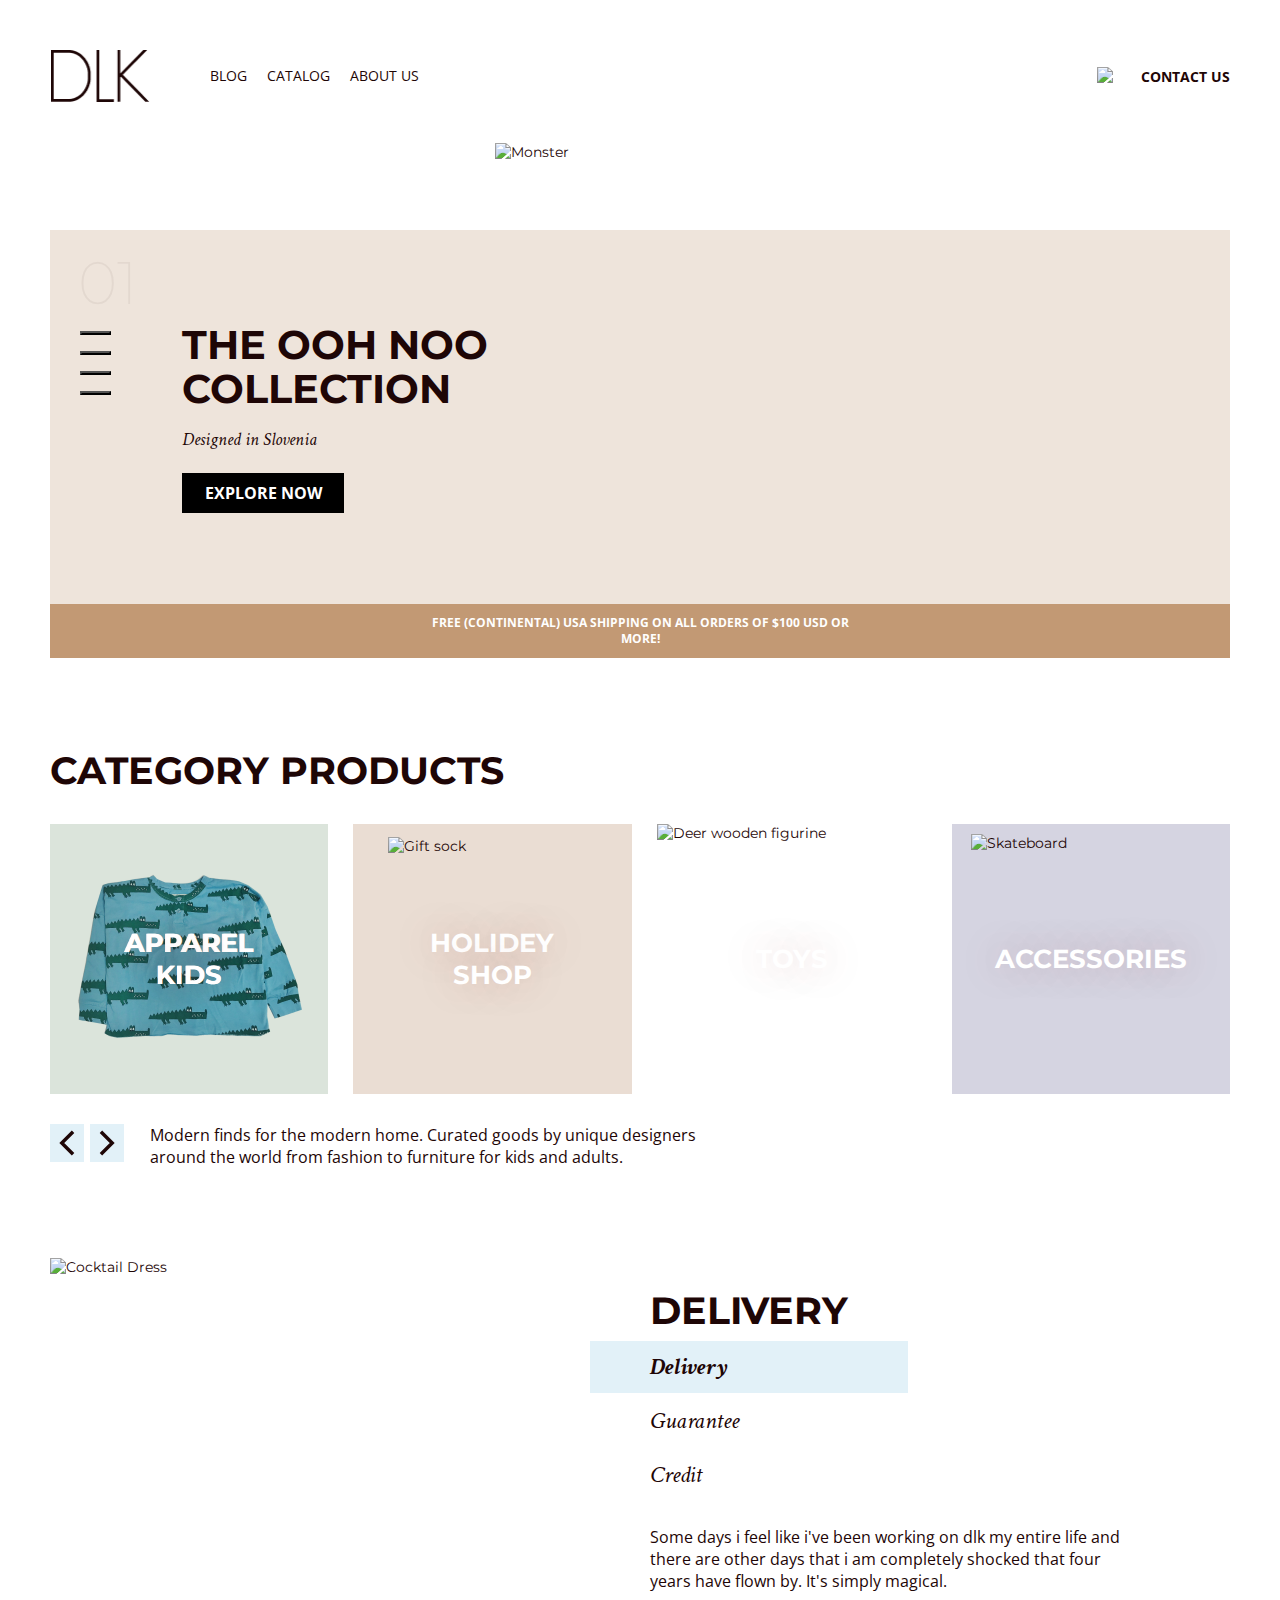
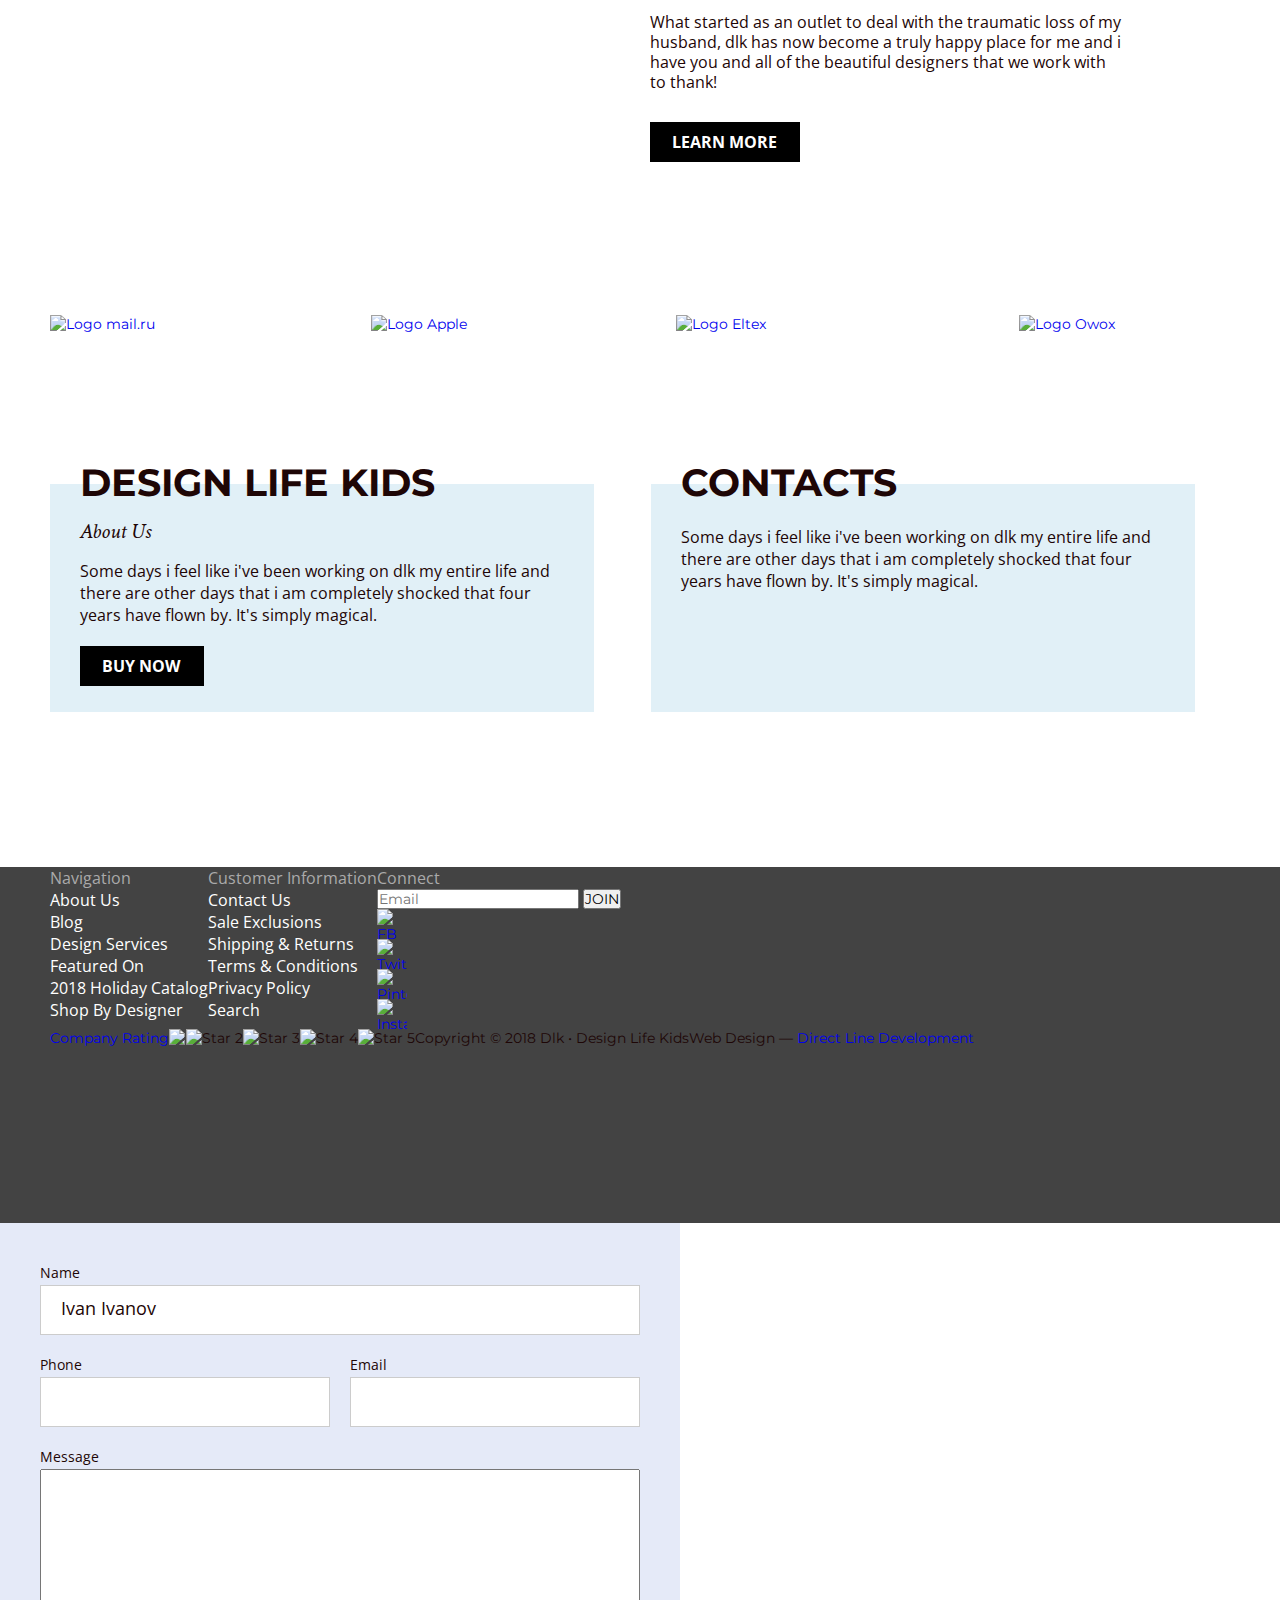
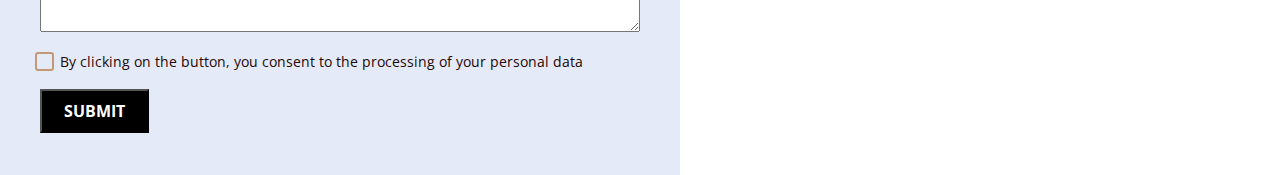
==== index.html @ a2aff927 "home" ====
<!DOCTYPE html>
<html lang="en">
<head>
    <meta charset="UTF-8">
    <meta http-equiv="X-UA-Compatible" content="IE=edge">
    <meta name="viewport" content="width=device-width, initial-scale=1.0">
    <link rel="stylesheet" href="css/common.css">
    <link rel="stylesheet" href="css/normalize.css">
    <link rel="stylesheet" href="css/style.css">
    <link rel="preconnect" href="https://fonts.googleapis.com"><link rel="preconnect" href="https://fonts.gstatic.com" crossorigin><link href="https://fonts.googleapis.com/css2?family=Crimson+Text:wght@400;700&display=swap" rel="stylesheet">
    <link rel="preconnect" href="https://fonts.googleapis.com"><link rel="preconnect" href="https://fonts.gstatic.com" crossorigin><link href="https://fonts.googleapis.com/css2?family=Open+Sans:wght@400;700&display=swap" rel="stylesheet">
    <link rel="preconnect" href="https://fonts.googleapis.com"><link rel="preconnect" href="https://fonts.gstatic.com" crossorigin><link href="https://fonts.googleapis.com/css2?family=Montserrat:wght@400;700&display=swap" rel="stylesheet">
    <title>Main</title>
    <!-- <style>
        /*Rating*/
        .rating{
            margin: 0 0 1em 0;
            padding: 0;
            border: none;
        }
        .rating_caption{
            margin-bottom: 0.5em;
            padding: 0;
        }
        .rating_group{
            position: relative;
            width: 10em;
            height: 2em;
            background-image: url();
        }
        .rating_star{
            position: absolute;
            top: 0;
            left: 0;            
            height: 2em;
            -webkit-appearance: none;
            -moz-appearance: none;
            appearance: none;
        }
        /*Options*/
        .rating_star:nth-of-type(1){
            z-index: 5;
            width: 2em;
        }
        .rating_star:nth-of-type(2){
            z-index: 4;
            width: 4em;
        }
        .rating_star:nth-of-type(3){
            z-index: 3;
            width: 6em;
        }
        .rating_star:nth-of-type(4){
            z-index: 2;
            width: 8em;
        }
        .rating_star:nth-of-type(5){
            z-index: 1;
            width: 10em;
        }      
    </style> -->
</head>
<body>
    <header class="header container">
        <a href="/index.html"><img class="header__logo" src="./img/icon/logo.png" alt="Logo" width="100" height="52"></a> 
        <nav class="header__nav left">
            <ul class="header__list">
                <li>
                    <a href="/pages/blog.html" class="header__list-link">BLOG</a>
                </li>
                <li>
                    <a href="/pages/catalog.html" class="header__list-link">CATALOG</a>
                </li>
                <li>
                    <a href="/about-us.html" class="header__list-link">ABOUT US</a>
                </li>
            </ul> 
        </nav>    
            <ul class="header__list header__nav">
                <li>
                    <a href="#"><img class="search" src="./img/icon/search.svg" alt="Search" width="17" height="18"></a>
                </li>
                <li>
                    <a href="/pages/contact.html" class="header__list-contact">CONTACT US</a>
                </li>
            </ul> 
    </header>
    <main>
        <section class="banner container">
        <div class="banner__in">
            <div class="btn__column">
                <p class="p__one">01</p>
                <ul class="btn__block">
                    <li class="line__position">
                        <button type="button" class="btn__line"></button>
                    </li>
                    <li class="line__position">
                        <button type="button" class="btn__line"></button>
                    </li>
                    <li class="line__position">
                        <button type="button" class="btn__line"></button>
                    </li>
                    <li class="line__position">
                        <button type="button" class="btn__line"></button>
                    </li>
                </ul>                  
            </div>
        <div class="banner__inner">
            <h1 class="title">THE OOH NOO COLLECTION</h1>
            <p class="notion">Designed in Slovenia</p>
            <button type="button" class="btn_window">EXPLORE NOW</button>
            <img class="img_banner" src="./img/monster.png" alt="Monster" width="635" height="461">
        </div>
    </div>
        <div class="utp">
            <p>Free (continental) USA shipping on all orders of $100 USD or more!</p>
        </div>
        </section>
        <section class="container">
            <h2 class="header__two">Category Products</h2>
            <ul class="category__list">
                <li class="product__place product__one">
                    <a href="#" class="link__text">APPAREL KIDS</a><img src="./img/image (3).png" alt="Сhildrens sweater" width="244" height="177">
                </li>
                <li class="product__place product__two">
                    <a href="#" class="link__text">HOLIDEY SHOP</a><img src="./img/sock.png" alt="Gift sock" width="208" height="244">
                </li>
                <li class="product__place product__three">
                    <a href="/pages/toys.html" class="link__text">TOYS</a><img src="./img/deer.jpg" alt="Deer wooden figurine" width="270" height="270">
                </li>
                <li class="product__place product__four">
                    <a href="#" class="link__text">ACCESSORIES</a><img src="./img/skateboard.png" alt="Skateboard" width="240" height="250">
                </li>
            </ul> 
        <div class="selector">
            <button type="button" class="btn__selector"></button>
            <button type="button" class="btn__selectortwo"></button>
            <p class="selector_text">Modern finds for the modern home. Curated goods by unique designers around the world from fashion to furniture for kids and adults.</p>   
        </div>      
        </section>
        <section class="delivery container">
            <img src="./img/dress.jpg" alt="Cocktail Dress" width="480" height="559">
        <div class="delivery__list">
            <h2 class="header__two">Delivery</h2>
            <ul class="delivery__menu">
                <li>
                    <a class="menu__one" href="#">Delivery</a>
                </li>
                <li>
                    <a class="menu__two" href="#">Guarantee</a>
                </li>
                <li>
                    <a class="menu__two" href="#">Credit</a>
                </li>
            </ul>
            <p class="text__font text_one">Some days i feel like i've been working on dlk my entire life and there are other days that i am completely shocked that four years have flown by. It's simply magical.</p>
            <p class="text__two">What started as an outlet to deal  with the traumatic loss of my husband, dlk has now become a truly happy place for me and i have you and all of the beautiful designers that we work with to thank!</p>
            <a href="#" class="link__info place__link">LEARN MORE</a>
        </div> 
        </section>
    </main>
    <div class="container ">
        <ul class="partner_logo">
            <li>
                <a href="https://mail.ru/"><img src="./img/mail.png" alt="Logo mail.ru" width="194" height="60"></a>
            </li>
            <li>
                <a href="https://www.apple.com/"><img src="./img/apple.png" alt="Logo Apple" width="179" height="61"></a>
            </li>
            <li>
                <a href="https://eltex-co.com/"><img src="./img/eltex.png" alt="Logo Eltex" width="216" height="46"></a>
            </li>
            <li>
                <a href="https://www.owox.com/"><img src="./img/owox.png" alt="Logo Owox" width="211" height="40"></a>
            </li>
        </ul>
    </div>
    <section class="common container">
    <div class="block__design">
        <h2 class="header__two header__position">Design Life Kids</h2>
        <p class="about__us">About Us</p>
        <p class="text__font ab__position">Some days i feel like i've been working on dlk my entire life and there are other days that i am completely shocked that four years have flown by. It's simply magical.  </p>
        <a href="/pages/catalog.html" class="link__buy link__sizing">BUY NOW</a>
    </div>
    <div class="block__design">
        <h2 class="header__two header__position">Contacts</h2>
        <p class="text__font contact__position">Some days i feel like i've been working on dlk my entire life and there are other days that i am completely shocked that four years have flown by. It's simply magical.</p>
        <iframe src="https://www.google.com/maps/embed?pb=!1m18!1m12!1m3!1d2372.6849235898358!2d49.28748761565532!3d53.50982357015485!2m3!1f0!2f0!3f0!3m2!1i1024!2i768!4f13.1!3m3!1m2!1s0x4168797f9a8510e9%3A0x5af0ee3dab85a41c!2sProspekt%20Stepana%20Razina%2C%2044%2C%20Tolyatti%2C%20Samarskaya%20oblast&#39;%2C%20445027!5e0!3m2!1sen!2sru!4v1668965937280!5m2!1sen!2sru" width="483" height="200" style="border:0;" allowfullscreen="" loading="lazy" referrerpolicy="no-referrer-when-downgrade"></iframe>
    </div>
    </section>
    <footer class="footer__style">
    <div class="container footer__block">
            <nav class="menu__list">
                <div>
                    <ul>
                        <li><p class="menu__header">Navigation</p></li>
                        <li><a href="/about-us.html" class="nav_link">About Us</a></li>
                        <li><a href="/pages/blog.html" class="nav_link">Blog</a></li>
                        <li><a href="#" class="nav_link">Design Services</a></li>
                        <li><a href="#" class="nav_link">Featured On</a></li>
                        <li><a href="#" class="nav_link">2018 Holiday Catalog</a></li>
                        <li><a href="#" class="nav_link">Shop By Designer</a></li>
                    </ul>
                </div>
                <div>
                    <ul>
                        <li><p class="menu__header">Customer Information</p></li>              
                        <li><a href="/pages/contact.html" class="nav_link">Contact Us</a></li>
                        <li><a href="#" class="nav_link">Sale Exclusions</a></li>
                        <li><a href="#" class="nav_link">Shipping & Returns</a></li>
                        <li><a href="#" class="nav_link">Terms & Conditions</a></li>
                        <li><a href="#" class="nav_link">Privacy Policy</a></li>
                        <li><a href="#" class="nav_link">Search</a></li>
                    </ul>
                </div>
                <div>
                    <ul>
                        <li><p class="menu__header">Connect</p></li>            
                    </ul>   
                    <input type="text" name="text" placeholder="Email">  
                    <button type="submit">JOIN</button>   
                    <ul class="connect_block">
                        <li><a href="https://www.facebook.com/"><img src="./img/icon/facebook.svg" alt="FB" width="30" height="30"></a></li>
                        <li><a href="https://twimg.com/"><img src="./img/icon/twitter.svg" alt="Twitter" width="30" height="30"></a></li>
                        <li><a href="https://pinterest.com/"><img src="./img/icon/pinterest.svg" alt="Pinterest" width="30" height="30"></a></li>
                        <li><a href="http://instagram.com/"><img src="./img/icon/instagram.svg" alt="Instagram" width="30" height="30"></a></li>
                    </ul>
                </div>
            </nav> 
        <div >
            <ul class="rating__block">
                <li><a href="#">Company Rating</a></li>
                <li><img src="./img/icon/Star.svg" alt="Star 1" width="17" height="16"></li>
                <li><img src="" alt="Star 2"></li>
                <li><img src="" alt="Star 3"></li>
                <li><img src="" alt="Star 4"></li>
                <li><img src="" alt="Star 5"></li>
                <!--<fieldset class="rating">
                <legend class="rating_caption">Company Rating</legend>
            <div class="rating_group">
                <input class="rating_star" type="radio" name="rating" value="1" aria-label="1" checked> 
                <input class="rating_star" type="radio" name="rating" value="2" aria-label="2">
                <input class="rating_star" type="radio" name="rating" value="3" aria-label="3">
                <input class="rating_star" type="radio" name="rating" value="4" aria-label="4">
                <input class="rating_star" type="radio" name="rating" value="5" aria-label="5">
            </div>
            </fieldset> запуталась в стилях, пока так разметила-->
                <li>Copyright © 2018 Dlk • Design Life Kids</li>
                <li>Web Design — <a href="https://directlinedev.com/">Direct Line Development</a></li>
            </ul>
        </div>
    </div>
    </footer>
</body>
</html>
<form method="post" action="#" class="contact__form">
    <div class="container label__wrapper">
        <label class="contact__label" for="Name">Name</label>
        <input class="contact__input" type="text" placeholder="Ivan Ivanov">       
    </div>
    <div class="container input__element">
        <div class="label__wrapper">
            <label class="contact__label" for="Phone">Phone</label>
            <input class="contact__input-two" type="text">       
        </div>
        <div class="container label__wrapper">
            <label class="contact__label" for="Email">Email</label>
            <input class="contact__input-two" type="text">       
        </div>
    </div>
    <div class="container">
        <ul>
            <li class="label__wrapper">
                <label class="contact__label" for="Message">Message</label>
                <textarea name="Message" id="" cols="30" rows="10"></textarea>
            </li>
            <li class="checkbox_position">
                <input class="checkbox_input" id="checkbox" type="checkbox">
                <label class="checkbox__label" for="checkbox">By clicking on the button, you consent to the processing of your personal data</label>
            </li>
        </ul>
        <button class="btn__submit" type="submit">SUBMIT</button>    
    </div> 
</form>
---- css/common.css ----
* {
    margin: 0;
    padding: 0;
    box-sizing: border-box; /*сжимается внутренний контент под общий размер*/
}

body {
    font-family: 'Montserrat';
    font-style: normal; /*жирный, наклонный или др*/
    font-size: 14px;
    line-height: 19px; /*межстрочный интервал*/
    color: #1E0606;
}

a {
    /*list-style: none; /*убирает маркер списка точку?*/
    text-decoration: none; /*убирает подчеркивание*/
}

img {
    display: block; /* блочные элементы, можем задать высоту и ширину*/
    max-width: 100%;
}

.container { /*проставить во всех секциях, дивах, отодвигает от края*/
    max-width: 1180px;
    margin: 0 auto;
}

li {
    list-style-type: none; /*прописать во всех списках li, убирает точку в списках*/
}

/* стилизация header */

.header {
    display: flex; /*задает блок*/
    margin-top: 50px; /*отступ сверху*/
    /* margin-bottom: 128px; */
    align-items: center;
}

.header__nav {
    display: flex;
}

.header__logo {
    margin-right: 60px; /*отступ от лого вправо до меню*/
}

.header__list {
    display: flex;
}

.header__list-link {
    font-family: 'Open Sans';
    font-style: normal;
    font-weight: 400;
    font-size: 14px;
    line-height: 19px;
    text-transform: uppercase;
    color: #1E0606;
    margin-right: 20px;
}

.left {
    margin-right: auto; /*толкает второй список во флексе к правому полю*/
}

.search {
    margin-right: 27px;
}

.header__list-contact {
    font-family: 'Open Sans';
    font-style: normal;
    font-weight: 700;
    font-size: 14px;
    line-height: 19px;
    display: flex;
    align-items: center;
    text-transform: uppercase;
    color: #1E0606;
}

.link__info {
    padding: 9px 22px 9px 22px;
    font-family: 'Open Sans';
    font-style: normal;
    font-weight: 700;
    font-size: 16px;
    line-height: 22px;
    color: #fff;
    width: 150px;
    height: 40px;
    left: 140px;
    top: 2230px;
    background: #000000;
}

.place__link {
    margin-top: 32px;
}

.btn {
    font-family: 'Open Sans';
    font-style: normal;
    font-weight: 700;
    font-size: 16px;
    line-height: 22px;
    color: #FFFFFF;
    border: none;
    padding: 9px 22px;
    background: #000;
}

/* footer */

.footer__style {
    background: #434343;
    margin-top: 263px;
}

.footer__block {
    height: 356px;
    max-width: 1180px;
}

.menu__list {
    display: flex;
    position: relative;
    margin-top: 100px;
}

.menu__header {
    font-family: 'Open Sans';
    font-style: normal;
    font-weight: 400;
    font-size: 16px;
    line-height: 22px;
    color: #AAAAAA;
}

.nav_link {
    font-family: 'Open Sans';
    font-style: normal;
    font-weight: 400;
    font-size: 16px;
    line-height: 22px;
    color: #FFFFFF;
}

/* .connect_block {
    display: flex;
    flex-direction: column;
}  */

.rating__block {
    display: flex;
}
---- css/style.css ----
.banner {
    margin-top: 128px;
    margin-bottom: 90px;
    position: relative;
    background: #EEE4DB;
}

.banner__in {
    display: flex;
}

.banner__inner {
    /* padding-top: 66px;
    padding-right: 740px;
    padding-bottom: 60px; */
    display: flex;
    flex-direction: column;
   

}

.title {
    margin-top: 93px;
    font-family: 'Montserrat';
    font-style: normal;
    font-weight: 700;
    font-size: 40px;
    line-height: 110%;
    color: #1E0606;
    width: 308px;
}

.notion {
    margin-top: -11px;
    font-family: 'Crimson Text';
    font-style: italic;
    font-weight: 400;
    font-size: 18px;
    line-height: 26px;
    color: #1E0606;
}

.btn_window {
    font-family: 'Open Sans';
    font-style: normal;
    font-weight: 700;
    font-size: 16px;
    line-height: 22px;
    color: #FFFFFF;
    border: none;
    padding: 9px 22px;
    background: #000;
    max-width: 162px;
    height: 40px;
    margin-top: 20px;
    margin-bottom: 91px;
}

.img_banner {
    position: absolute;
    left: 445px;
    top: -87px;
}

.utp {
    padding: 11px 364px;
    background: #C29974;
    font-family: 'Open Sans';
    font-style: normal;
    font-weight: 700;
    font-size: 12px;
    line-height: 16px;
    text-align: center;
    text-transform: uppercase;
    color: #FFFFFF;
}

.btn__column{
    display: flex;
    flex-direction: column;
}

.p__one {
    padding-top: 16px;
    padding-left: 28px;
    padding-right: 44px;
    font-family: 'Montserrat';
    font-style: normal;
    font-weight: 200;
    font-size: 60px;
    line-height: 73px;
    color: rgba(30, 6, 6, 0.05);
}

.btn__block {
    display: flex;
    position: relative;
    flex-direction: column;
    left: 30px;
    grid-gap: 1px;
    /* padding-top: 2px;
    padding-left: 32px;
    padding-right: 72px; */
}

.btn__line {
    width: 31px;
    height: 3px;
    background: rgba(30, 6, 6, 0.6);
    
}

.header__two {
    font-family: 'Montserrat';
    font-style: normal;
    font-weight: 700;
    font-size: 38px;
    line-height: 46px;
    text-transform: uppercase;
    color: #1E0606;
}

.category__list {
    display: flex;
    gap: 25px;
    padding-top: 30px;
    padding-bottom: 30px;
}

.product__place {
    position: relative;
    display: flex;
    justify-content: center;
    align-items: center;
}

.product__one {
    width: 280px;
    height: 270px;
    background-color: #DBE4DB;
}

.product__two {
    width: 280px;
    height: 270px;
    background-color: #EADDD3;
}

.product__three {
    width: 270px;
    height: 270px;
}

.product__four {
    width: 280px;
    height: 270px;
    background-color: #D5D4E1;
}

.link__text {
    position: absolute;
    font-family: 'Montserrat';
    font-style: normal;
    font-weight: 700;
    font-size: 26px;
    line-height: 32px;
    text-align: center;
    text-transform: uppercase;
    color: #FFFFFF;
    text-shadow: 0px 0px 40px rgba(147, 3, 3, 0.25);
    width: 192px;
}

.selector {
    display: flex;
    gap: 6px;    
}

.btn__selector {
    background: rgba(112, 187, 220, 0.2);
    background-repeat: no-repeat;
    border: none;
    background-image: url("../img/icon/left.svg");
    background-position: center;
    width: 60px;
    height: 38px;
}

.btn__selectortwo {
    background: rgba(112, 187, 220, 0.2);
    background-repeat: no-repeat;
    border: none;
    background-image: url("../img/icon/right.svg");
    background-position: center;
    width: 60px;
    height: 38px;
}


.selector_text {
    padding-left: 20px;
    padding-right: 500px;
    font-family: 'Open Sans';
    font-style: normal;
    font-weight: 400;
    font-size: 16px;
    line-height: 22px;
    color: #1E0606;
}

.delivery {
    display: flex;
    position: relative;
    top: 90px;
}

.delivery__list {
    display: flex;
    flex-direction: column;
    margin-left: 120px;
    margin-top: 30px;
}

.delivery__menu {
    display: flex;
    position: relative;
    top: 16px;
    flex-direction: column;
    grid-gap: 20px;
}

.menu__one {
    font-family: 'Crimson Text';
    font-style: italic;
    font-weight: 700;
    font-size: 23px;
    line-height: 34px;
    color: #1E0606;
    padding: 11px 180px 11px 60px;
    background: rgba(112, 187, 220, 0.2);
    margin-left: -60px;
}

.menu__two {
    font-family: 'Crimson Text';
    font-style: italic;
    font-weight: 400;
    font-size: 24px;
    line-height: 34px;
    color: #1E0606;
}

.place__link {
    margin-top: 30px;
}

.text__font {
    font-family: 'Open Sans';
    font-style: normal;
    font-weight: 400;
    font-size: 16px;
    line-height: 22px;
    color: #1E0606;

}

.text_one {
    margin-top: 50px;
    width: 470px;    
}

.text__two {
    font-family: 'Open Sans';
    font-style: normal;
    font-weight: 400;
    font-size: 16px;
    line-height: 20px;
    color: #1E0606;
    margin-top: 20px;
    width: 500px;
}

.partner_logo {
    display: flex;
    justify-content: space-between;
    margin-top: 188px;
}

.common {
    display: flex;
    position: relative;
    gap: 57px;
    top: 84px;
}

.block__design {
    display: flex;
    flex-direction: column;
    position: relative;
    padding-left: 30px;
    top: 24px;
    width: 544px;
    height: 228px;
    background: #E1F0F7;
}

.header__position {
    margin-top: -24px;
}

.about__us {
    font-family: 'Crimson Text';
    font-style: italic;
    font-weight: 400;
    font-size: 22px;
    line-height: 36px;
    color: #1E0606;
    margin-top: 8px;
}

.ab__position {
    margin-top: 10px;
    width: 483px;
}

.contact__position {
    margin-top: 20px;
    width: 483px;
}

.link__buy {
    width: 124px;
    height: 40px;
    font-family: 'Open Sans';
    font-style: normal;
    font-weight: 700;
    font-size: 16px;
    line-height: 22px;
    color: #FFFFFF;
    background: #000000;
    padding: 9px 22px;
}

.link__sizing {
    margin-top: 20px;
}

.iframe {
    margin-top: 30px;
}

/* form */

.contact__form {
    max-width: 680px;
    background: #E5EAF8;
    padding: 20px 40px 42px 40px;
}

.input__element {
    display: flex;
    gap: 20px;
}

.label__wrapper {
    display: flex;
    flex-direction: column;
    margin-top: 20px;
}

.contact__label {
    margin-bottom: 3px;
    font-family: 'Open Sans';
    font-style: normal;
    font-weight: 400;
    font-size: 14px;
    line-height: 19px;
    color: #1E0606;
}

.contact__input {
    /* max-width: 600px; */
    width: 100%;
    height: 50px;
    background: #FFFFFF;
    border: 1px solid rgba(0, 0, 0, 0.2);
}

.contact__input::placeholder {
    font-family: 'Open Sans';
    font-style: normal;
    font-weight: 400;
    font-size: 18px;
    line-height: 25px;
    color: #1E0606;
    padding: 20px;
}

.contact__input-two {
    width: 290px;
    height: 50px;
    background: #FFFFFF;
    border: 1px solid rgba(0, 0, 0, 0.2);
}

.checkbox_position {
    margin-top: 20px;
}

.checkbox_input {
    position: absolute;
    opacity: 0;
    margin: 0;
}

.checkbox__label {
    font-family: 'Open Sans';
    font-style: normal;
    font-weight: 400;
    font-size: 14px;
    line-height: 19px;
    color: #1E0606;
    margin-left: 20px;
}

.checkbox__label::before {
    content: "";
    cursor: pointer;
    width: 19px;
    height: 19px;
    position: absolute;
    background-image: url("../img/icon/input.svg");
    background-position: center;
    background-repeat: no-repeat;
    margin-left: -25px;
}

.checkbox_input:checked +.checkbox__label::before {
    content: "";
    cursor: pointer;
    width: 19px;
    height: 19px;
    position: absolute;
    background-image: url("../img/icon/checked.svg");
    background-position: center;
    background-repeat: no-repeat;
    margin-left: -25px;
}

.btn__submit {
    font-family: 'Open Sans';
    font-style: normal;
    font-weight: 700;
    font-size: 16px;
    line-height: 22px;
    color: #FFFFFF;
    padding: 9px 22px;
    margin-top: 17px;
    background: #000000;
}
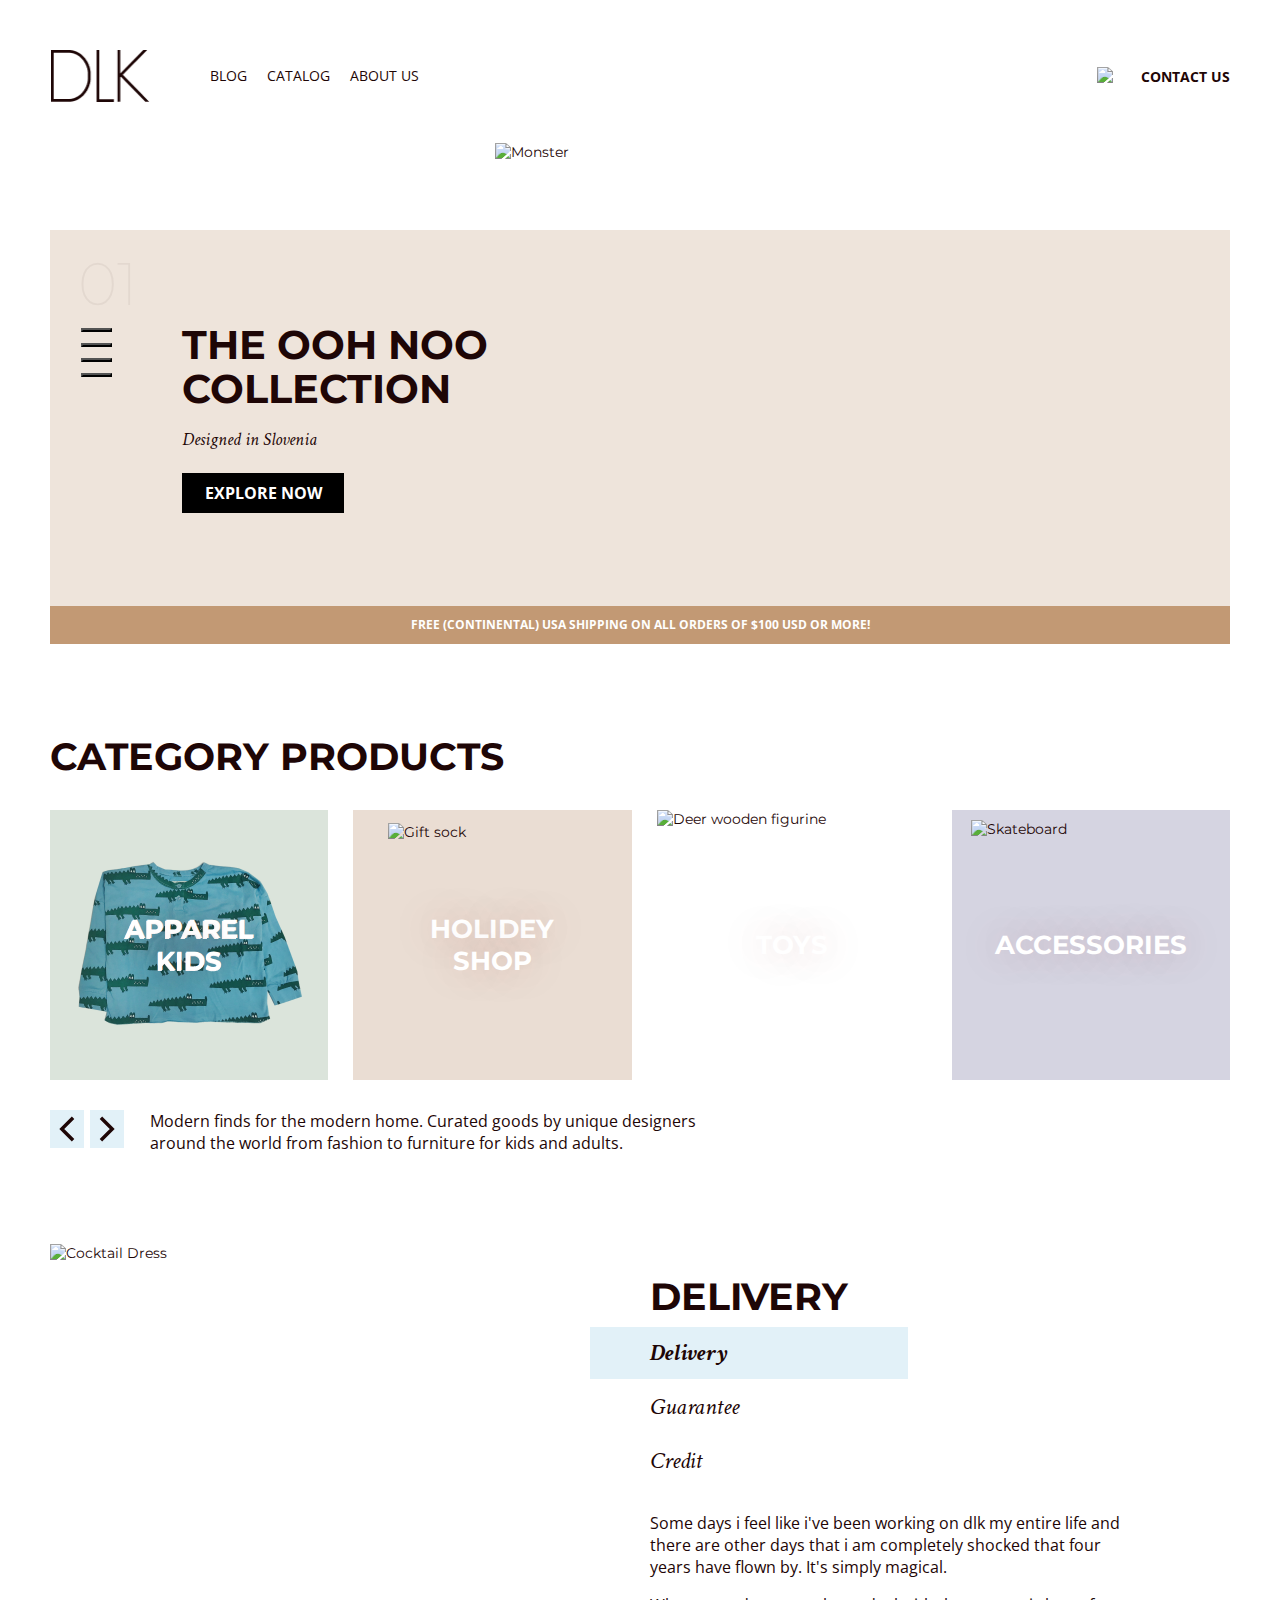
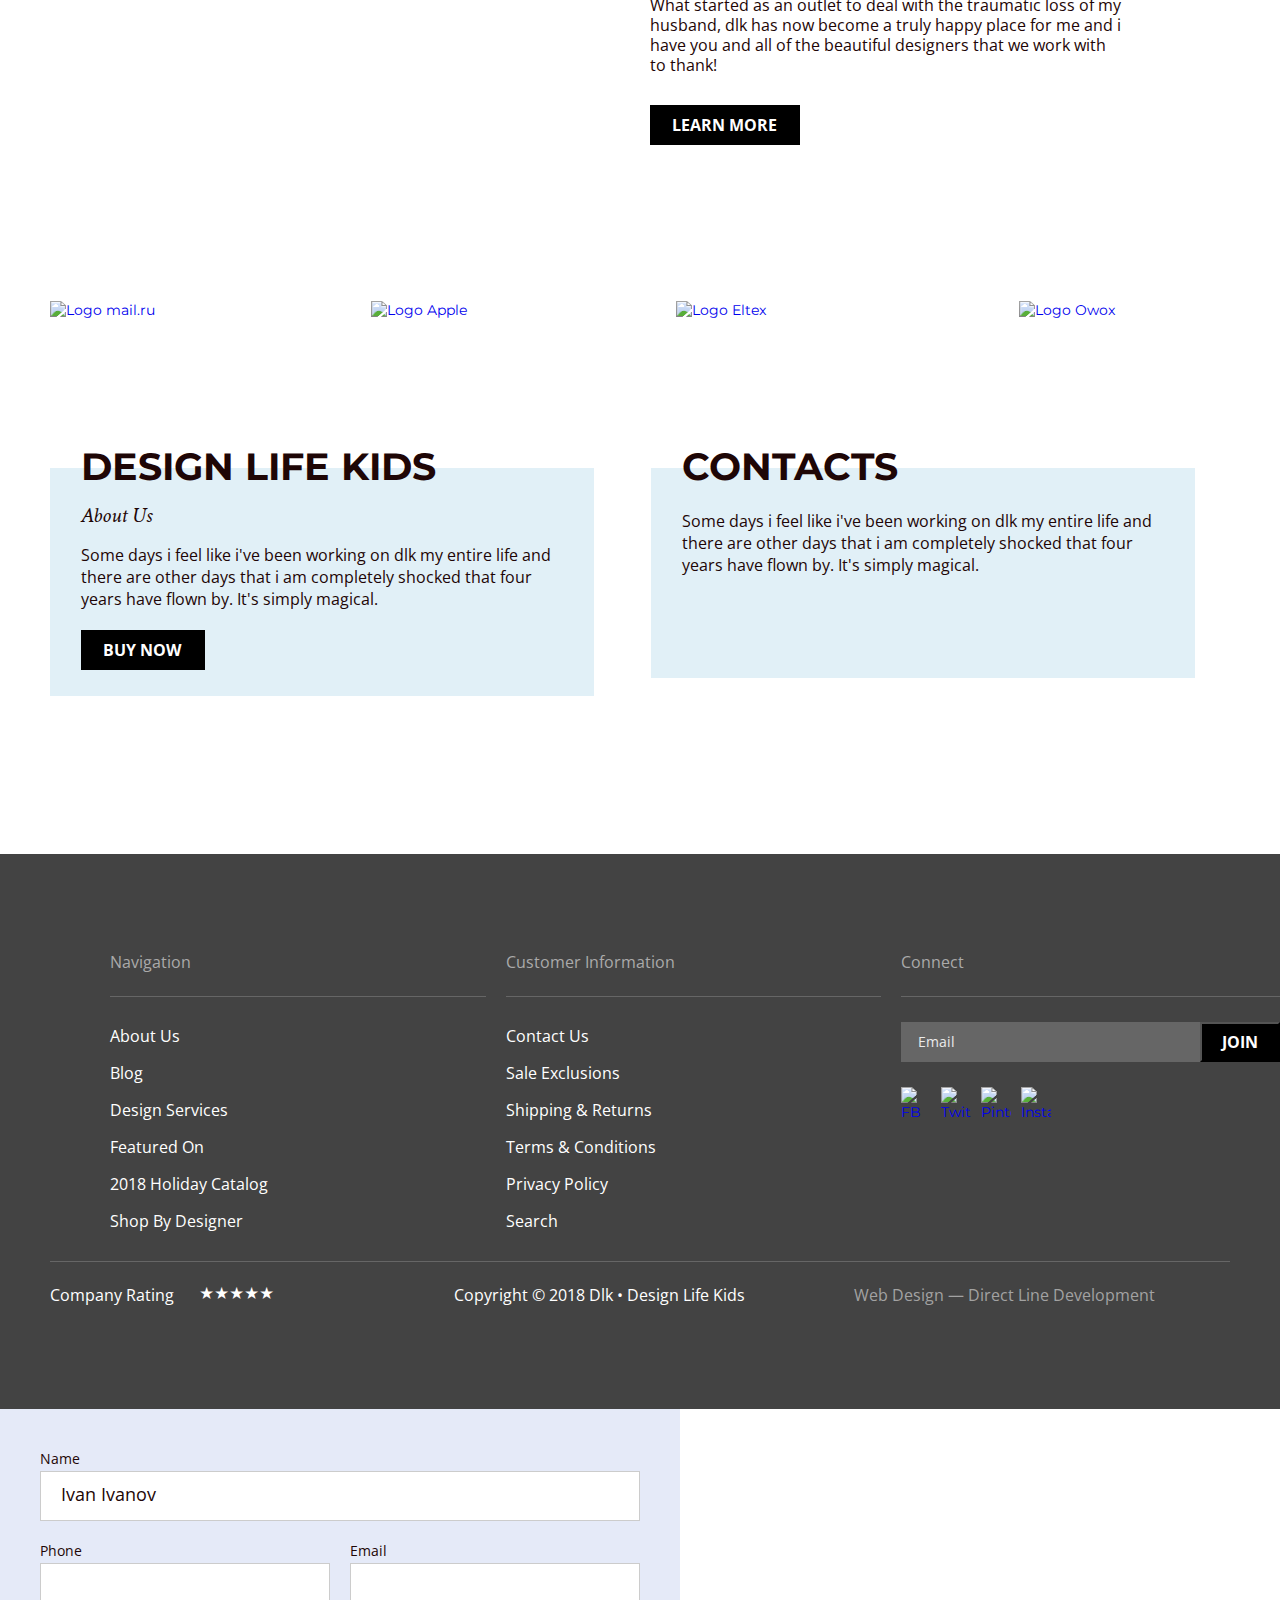
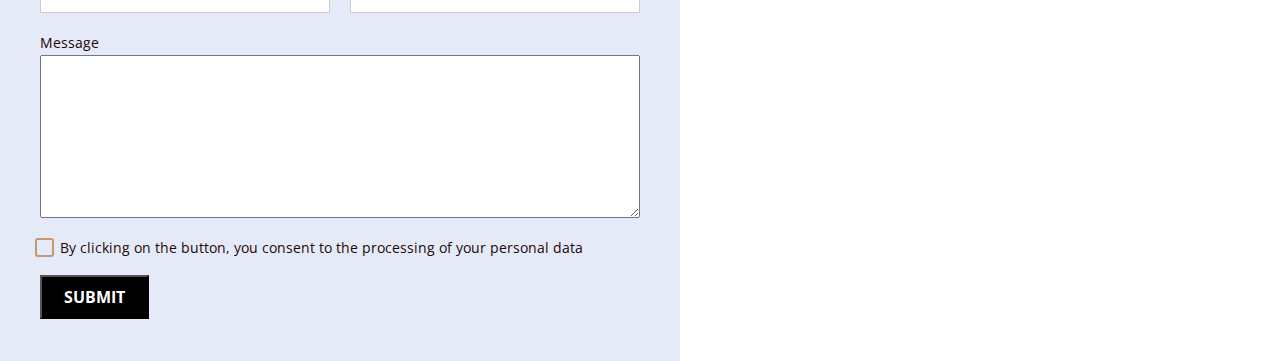
==== commit b25fc165: "футер" ====
--- a/index.html
+++ b/index.html
@@ -10,55 +10,9 @@
     <link rel="preconnect" href="https://fonts.googleapis.com"><link rel="preconnect" href="https://fonts.gstatic.com" crossorigin><link href="https://fonts.googleapis.com/css2?family=Crimson+Text:wght@400;700&display=swap" rel="stylesheet">
     <link rel="preconnect" href="https://fonts.googleapis.com"><link rel="preconnect" href="https://fonts.gstatic.com" crossorigin><link href="https://fonts.googleapis.com/css2?family=Open+Sans:wght@400;700&display=swap" rel="stylesheet">
     <link rel="preconnect" href="https://fonts.googleapis.com"><link rel="preconnect" href="https://fonts.gstatic.com" crossorigin><link href="https://fonts.googleapis.com/css2?family=Montserrat:wght@400;700&display=swap" rel="stylesheet">
+    <link rel="preconnect" href="https://fonts.googleapis.com"><link rel="preconnect" href="https://fonts.gstatic.com" crossorigin><link href="https://fonts.googleapis.com/css2?family=Montserrat:wght@700&family=Open+Sans:ital,wght@0,400;0,600;0,700;1,400;1,600;1,700&display=swap" rel="stylesheet">
+    <link rel="preconnect" href="https://fonts.googleapis.com"><link rel="preconnect" href="https://fonts.gstatic.com" crossorigin><link href="https://fonts.googleapis.com/css2?family=Montserrat:wght@700&family=Open+Sans:ital,wght@0,400;0,600;0,700;1,400;1,600;1,700&display=swap" rel="stylesheet">
     <title>Main</title>
-    <!-- <style>
-        /*Rating*/
-        .rating{
-            margin: 0 0 1em 0;
-            padding: 0;
-            border: none;
-        }
-        .rating_caption{
-            margin-bottom: 0.5em;
-            padding: 0;
-        }
-        .rating_group{
-            position: relative;
-            width: 10em;
-            height: 2em;
-            background-image: url();
-        }
-        .rating_star{
-            position: absolute;
-            top: 0;
-            left: 0;            
-            height: 2em;
-            -webkit-appearance: none;
-            -moz-appearance: none;
-            appearance: none;
-        }
-        /*Options*/
-        .rating_star:nth-of-type(1){
-            z-index: 5;
-            width: 2em;
-        }
-        .rating_star:nth-of-type(2){
-            z-index: 4;
-            width: 4em;
-        }
-        .rating_star:nth-of-type(3){
-            z-index: 3;
-            width: 6em;
-        }
-        .rating_star:nth-of-type(4){
-            z-index: 2;
-            width: 8em;
-        }
-        .rating_star:nth-of-type(5){
-            z-index: 1;
-            width: 10em;
-        }      
-    </style> -->
 </head>
 <body>
     <header class="header container">
@@ -182,7 +136,7 @@
         <p class="text__font ab__position">Some days i feel like i've been working on dlk my entire life and there are other days that i am completely shocked that four years have flown by. It's simply magical.  </p>
         <a href="/pages/catalog.html" class="link__buy link__sizing">BUY NOW</a>
     </div>
-    <div class="block__design">
+    <div class="block__design-two">
         <h2 class="header__two header__position">Contacts</h2>
         <p class="text__font contact__position">Some days i feel like i've been working on dlk my entire life and there are other days that i am completely shocked that four years have flown by. It's simply magical.</p>
         <iframe src="https://www.google.com/maps/embed?pb=!1m18!1m12!1m3!1d2372.6849235898358!2d49.28748761565532!3d53.50982357015485!2m3!1f0!2f0!3f0!3m2!1i1024!2i768!4f13.1!3m3!1m2!1s0x4168797f9a8510e9%3A0x5af0ee3dab85a41c!2sProspekt%20Stepana%20Razina%2C%2044%2C%20Tolyatti%2C%20Samarskaya%20oblast&#39;%2C%20445027!5e0!3m2!1sen!2sru!4v1668965937280!5m2!1sen!2sru" width="483" height="200" style="border:0;" allowfullscreen="" loading="lazy" referrerpolicy="no-referrer-when-downgrade"></iframe>
@@ -191,34 +145,50 @@
     <footer class="footer__style">
     <div class="container footer__block">
             <nav class="menu__list">
+                <div class="navigation_list">
+                    <ul>
+                        <li><p class="menu__header position__nav">Navigation</p></li>
+                        <li class="menu__nav"><a href="/about-us.html" class="nav_link">About Us</a></li>
+                        <li class="menu__nav"><a href="/pages/blog.html" class="nav_link">Blog</a></li>
+                        <li class="menu__nav"><a href="#" class="nav_link">Design Services</a></li>
+                        <li class="menu__nav"><a href="#" class="nav_link">Featured On</a></li>
+                        <li class="menu__nav"><a href="#" class="nav_link">2018 Holiday Catalog</a></li>
+                        <li class="menu__nav"><a href="#" class="nav_link">Shop By Designer</a></li>
+                    </ul>
+                </div>
+                <div class="position__info">
+                    <ul>
+                        <li>
+                            <p class="menu__header position__customer">Customer Information</p>
+                        </li>              
+                        <li class="menu__nav">
+                            <a href="/pages/contact.html" class="nav_link">Contact Us</a>
+                        </li>
+                        <li class="menu__nav">
+                            <a href="#" class="nav_link">Sale Exclusions</a>
+                        </li>
+                        <li class="menu__nav">
+                            <a href="#" class="nav_link">Shipping & Returns</a>
+                        </li>
+                        <li class="menu__nav">
+                            <a href="#" class="nav_link">Terms & Conditions</a>
+                        </li>
+                        <li class="menu__nav">
+                            <a href="#" class="nav_link">Privacy Policy</a>
+                        </li>
+                        <li class="menu__nav">
+                            <a href="#" class="nav_link">Search</a>
+                        </li>
+                    </ul>
+                </div>
                 <div>
                     <ul>
-                        <li><p class="menu__header">Navigation</p></li>
-                        <li><a href="/about-us.html" class="nav_link">About Us</a></li>
-                        <li><a href="/pages/blog.html" class="nav_link">Blog</a></li>
-                        <li><a href="#" class="nav_link">Design Services</a></li>
-                        <li><a href="#" class="nav_link">Featured On</a></li>
-                        <li><a href="#" class="nav_link">2018 Holiday Catalog</a></li>
-                        <li><a href="#" class="nav_link">Shop By Designer</a></li>
-                    </ul>
-                </div>
-                <div>
-                    <ul>
-                        <li><p class="menu__header">Customer Information</p></li>              
-                        <li><a href="/pages/contact.html" class="nav_link">Contact Us</a></li>
-                        <li><a href="#" class="nav_link">Sale Exclusions</a></li>
-                        <li><a href="#" class="nav_link">Shipping & Returns</a></li>
-                        <li><a href="#" class="nav_link">Terms & Conditions</a></li>
-                        <li><a href="#" class="nav_link">Privacy Policy</a></li>
-                        <li><a href="#" class="nav_link">Search</a></li>
-                    </ul>
-                </div>
-                <div>
-                    <ul>
-                        <li><p class="menu__header">Connect</p></li>            
-                    </ul>   
-                    <input type="text" name="text" placeholder="Email">  
-                    <button type="submit">JOIN</button>   
+                        <li><p class="menu__header position__connect">Connect</p></li>            
+                    </ul> 
+                    <div class="mail__block">  
+                        <input class="mail__input" type="text" name="text" placeholder="Email">  
+                        <button class="input__btn" type="submit">JOIN</button>  
+                    </div> 
                     <ul class="connect_block">
                         <li><a href="https://www.facebook.com/"><img src="./img/icon/facebook.svg" alt="FB" width="30" height="30"></a></li>
                         <li><a href="https://twimg.com/"><img src="./img/icon/twitter.svg" alt="Twitter" width="30" height="30"></a></li>
@@ -227,26 +197,27 @@
                     </ul>
                 </div>
             </nav> 
-        <div >
-            <ul class="rating__block">
-                <li><a href="#">Company Rating</a></li>
-                <li><img src="./img/icon/Star.svg" alt="Star 1" width="17" height="16"></li>
-                <li><img src="" alt="Star 2"></li>
-                <li><img src="" alt="Star 3"></li>
-                <li><img src="" alt="Star 4"></li>
-                <li><img src="" alt="Star 5"></li>
-                <!--<fieldset class="rating">
-                <legend class="rating_caption">Company Rating</legend>
-            <div class="rating_group">
-                <input class="rating_star" type="radio" name="rating" value="1" aria-label="1" checked> 
-                <input class="rating_star" type="radio" name="rating" value="2" aria-label="2">
-                <input class="rating_star" type="radio" name="rating" value="3" aria-label="3">
-                <input class="rating_star" type="radio" name="rating" value="4" aria-label="4">
-                <input class="rating_star" type="radio" name="rating" value="5" aria-label="5">
+        <div class="container finish">
+            <div class="form__item">
+                <div class="form__label">Company Rating</div>
+                <div class="simple__rating">
+                    <div class="simple-rating__items">
+                        <input id="simple-rating-5" type="radio" class="simple-rating__item" name="simple-rating" value="5">
+                        <label for="simple-rating-5" class="simple-rating__label"></label>
+                        <input id="simple-rating-4" type="radio" class="simple-rating__item" name="simple-rating" value="4">
+                        <label for="simple-rating-4" class="simple-rating__label"></label>
+                        <input id="simple-rating-3" type="radio" class="simple-rating__item" name="simple-rating" value="3">
+                        <label for="simple-rating-3" class="simple-rating__label"></label>
+                        <input id="simple-rating-2" type="radio" class="simple-rating__item" name="simple-rating" value="2">
+                        <label for="simple-rating-2" class="simple-rating__label"></label>
+                        <input id="simple-rating-1" type="radio" class="simple-rating__item" name="simple-rating" value="1">
+                        <label for="simple-rating-1" class="simple-rating__label"></label>
+                    </div>
+                </div>
             </div>
-            </fieldset> запуталась в стилях, пока так разметила-->
-                <li>Copyright © 2018 Dlk • Design Life Kids</li>
-                <li>Web Design — <a href="https://directlinedev.com/">Direct Line Development</a></li>
+            <ul class="li__list">
+                <li class="text_copyr">Copyright © 2018 Dlk • Design Life Kids</li>
+                <li class="text__web-d text_margin">Web Design — <a href="https://directlinedev.com/" class="text__web-d">Direct Line Development</a></li>
             </ul>
         </div>
     </div>
--- a/css/common.css
+++ b/css/common.css
@@ -118,18 +118,23 @@
 
 .footer__style {
     background: #434343;
-    margin-top: 263px;
 }
 
 .footer__block {
-    height: 356px;
-    max-width: 1180px;
+    height: 555px;
+    max-width: 1400px;
+    padding-top: 97px;
 }
 
 .menu__list {
     display: flex;
+    gap: 20px;
     position: relative;
-    margin-top: 100px;
+    margin-left: 110px;
+}
+
+.navigation_list {
+    width: 380px;
 }
 
 .menu__header {
@@ -139,6 +144,31 @@
     font-size: 16px;
     line-height: 22px;
     color: #AAAAAA;
+    border-bottom: 380px solid #666666;
+    border-width: 1px;
+    padding-bottom: 23px;
+}
+
+.position__nav {
+    padding-right: 230px;
+    margin-bottom: 28px;
+}
+
+.position__info {
+    width: 380px;
+
+}
+
+.position__customer {
+    margin-bottom: 28px;
+}
+
+.position__connect {
+    margin-bottom: 25px;
+}
+
+.menu__nav {
+    margin-bottom: 15px;
 }
 
 .nav_link {
@@ -148,13 +178,274 @@
     font-size: 16px;
     line-height: 22px;
     color: #FFFFFF;
-}
-
-/* .connect_block {
+    margin-top: 20px;
+}
+
+.mail__block {
+    display: flex;
+    flex-direction: row;
+}
+
+.connect_block {
+    display: flex;
+    flex-direction: row;
+    gap: 10px;
+    margin-top: 25px;
+} 
+
+.mail__input {
+    width: 299px;
+    height: 40px;
+    border: none;
+    background: #666666;
+}
+
+.mail__input::placeholder {
+    font-family: 'Open Sans';
+    font-style: normal;
+    font-weight: 400;
+    font-size: 14px;
+    line-height: 22px;
+    display: flex;
+    align-items: center;
+    color: #EBEBEB;
+    padding: 9px 324px 9px 17px;
+}
+
+.input__btn {
+    font-family: 'Open Sans';
+    font-style: normal;
+    font-weight: 700;
+    font-size: 16px;
+    line-height: 22px;
+    color: #FFFFFF;
+    background: #000000;
+    padding: 7px 20px;
+}
+
+/* .bottom__nav {
+    border-bottom: 1px solid #666666;
+} */
+
+.finish {
+    display: flex;
+    gap: 60px;
+    margin-top: 14px;
+    border-top: 1px solid #666666;
+    padding-top: 22px;
+}
+
+.form__item {
+    display: flex;
+    gap: 25px;
+}
+
+.form__label {
+    font-family: 'Open Sans';
+    font-style: normal;
+    font-weight: 400;
+    font-size: 16px;
+    line-height: 22px;
+    color: #FFFFFF;
+}
+
+/* company rating */
+
+.simple__rating {
+    position: relative;
+    font-size: 17px;
+    display: inline-block;
+}
+
+.simple__rating::before {
+    content: "★★★★★";
+    display: block;
+}
+
+.simple-rating__items {
+    position: absolute;
+    width: 100%;
+    height: 100%;
+    top: 0;
+    left: 0;
+    display: flex;
+    flex-direction: row-reverse;
+    overflow: hidden;
+}
+
+.simple-rating__item {
+    position: absolute;
+    width: 0;
+    height: 0;
+    visibility: hidden;
+    top: 0;
+    left: 0;
+}
+
+.simple-rating__label {
+    flex: 0 0 20%;
+    height: 100%;
+    cursor: pointer;
+    color: #fff;
+}
+
+.simple-rating__label::before {
+    content: "★";
+    display: block;
+    transition: color #836E5B;
+}
+
+.simple-rating__label:hover,
+.simple-rating__label:hover ~ .simple-rating__label,
+.simple-rating__label:checked ~ .simple-rating__label:hover {
+    color: #836E5B;
+}
+
+.simple-rating__item:checked,
+.simple-rating__item:checked ~ .simple-rating__label {
+    color: #C29974;
+}
+
+/* end COMPANY RATING */
+
+.li__list {
+    display: flex;
+    /* gap: 109px; */
+    margin-left: 95px;
+}
+
+.text_copyr {
+    font-family: 'Open Sans';
+    font-style: normal;
+    font-weight: 400;
+    font-size: 16px;
+    line-height: 22px;
+    color: #FFFFFF;
+    margin-left: 25px;
+}
+
+.text__web-d {
+    font-family: 'Open Sans';
+    font-style: normal;
+    font-weight: 400;
+    font-size: 16px;
+    line-height: 22px;
+    color: #A2A2A2;
+}
+
+.text_margin {
+    margin-left: 109px;
+}
+
+/* form */
+
+.contact__form {
+    max-width: 680px;
+    background: #E5EAF8;
+    padding: 20px 40px 42px 40px;
+}
+
+.input__element {
+    display: flex;
+    gap: 20px;
+}
+
+.label__wrapper {
     display: flex;
     flex-direction: column;
-}  */
-
-.rating__block {
-    display: flex;
-}+    margin-top: 20px;
+}
+
+.contact__label {
+    margin-bottom: 3px;
+    font-family: 'Open Sans';
+    font-style: normal;
+    font-weight: 400;
+    font-size: 14px;
+    line-height: 19px;
+    color: #1E0606;
+}
+
+.contact__input {
+    /* max-width: 600px; */
+    width: 100%;
+    height: 50px;
+    background: #FFFFFF;
+    border: 1px solid rgba(0, 0, 0, 0.2);
+}
+
+.contact__input::placeholder {
+    font-family: 'Open Sans';
+    font-style: normal;
+    font-weight: 400;
+    font-size: 18px;
+    line-height: 25px;
+    color: #1E0606;
+    padding: 20px;
+}
+
+.contact__input-two {
+    width: 290px;
+    height: 50px;
+    background: #FFFFFF;
+    border: 1px solid rgba(0, 0, 0, 0.2);
+}
+
+.checkbox_position {
+    margin-top: 20px;
+}
+
+.checkbox_input {
+    position: absolute;
+    opacity: 0;
+    margin: 0;
+}
+
+.checkbox__label {
+    font-family: 'Open Sans';
+    font-style: normal;
+    font-weight: 400;
+    font-size: 14px;
+    line-height: 19px;
+    color: #1E0606;
+    margin-left: 20px;
+}
+
+.checkbox__label::before {
+    content: "";
+    cursor: pointer;
+    width: 19px;
+    height: 19px;
+    position: absolute;
+    background-image: url("../img/icon/input.svg");
+    background-position: center;
+    background-repeat: no-repeat;
+    margin-left: -25px;
+}
+
+.checkbox_input:checked + .checkbox__label::before {
+    content: "";
+    cursor: pointer;
+    width: 19px;
+    height: 19px;
+    position: absolute;
+    background-image: url("../img/icon/checked1.svg");
+    background-position: center;
+    background-repeat: no-repeat;
+    margin-left: -25px;
+}
+
+.btn__submit {
+    font-family: 'Open Sans';
+    font-style: normal;
+    font-weight: 700;
+    font-size: 16px;
+    line-height: 22px;
+    color: #FFFFFF;
+    padding: 9px 22px;
+    margin-top: 17px;
+    background: #000000;
+}
+
+/* end form */
+
--- a/css/style.css
+++ b/css/style.css
@@ -10,13 +10,8 @@
 }
 
 .banner__inner {
-    /* padding-top: 66px;
-    padding-right: 740px;
-    padding-bottom: 60px; */
-    display: flex;
-    flex-direction: column;
-   
-
+    display: flex;
+    flex-direction: column;
 }
 
 .title {
@@ -63,7 +58,7 @@
 }
 
 .utp {
-    padding: 11px 364px;
+    padding: 11px 360px;
     background: #C29974;
     font-family: 'Open Sans';
     font-style: normal;
@@ -78,12 +73,10 @@
 .btn__column{
     display: flex;
     flex-direction: column;
+    padding: 17px 44px 226px 28px;
 }
 
 .p__one {
-    padding-top: 16px;
-    padding-left: 28px;
-    padding-right: 44px;
     font-family: 'Montserrat';
     font-style: normal;
     font-weight: 200;
@@ -96,11 +89,6 @@
     display: flex;
     position: relative;
     flex-direction: column;
-    left: 30px;
-    grid-gap: 1px;
-    /* padding-top: 2px;
-    padding-left: 32px;
-    padding-right: 72px; */
 }
 
 .btn__line {
@@ -108,6 +96,11 @@
     height: 3px;
     background: rgba(30, 6, 6, 0.6);
     
+}
+
+.line__position {
+    margin-top: -4px;
+    margin-left: 3px;
 }
 
 .header__two {
@@ -230,7 +223,7 @@
 }
 
 .menu__one {
-    font-family: 'Crimson Text';
+    font-family: 'Crimson Text', sans-serif;
     font-style: italic;
     font-weight: 700;
     font-size: 23px;
@@ -276,7 +269,7 @@
     font-size: 16px;
     line-height: 20px;
     color: #1E0606;
-    margin-top: 20px;
+    margin-top: 17px;
     width: 500px;
 }
 
@@ -297,11 +290,24 @@
     display: flex;
     flex-direction: column;
     position: relative;
-    padding-left: 30px;
-    top: 24px;
+    padding-left: 31px;
+    top: 22px;
     width: 544px;
     height: 228px;
     background: #E1F0F7;
+    margin-bottom: 264px;
+}
+
+.block__design-two {
+    display: flex;
+    flex-direction: column;
+    position: relative;
+    padding-left: 31px;
+    top: 22px;
+    width: 544px;
+    height: 210px;
+    background: #E1F0F7;
+    margin-bottom: 264px;
 }
 
 .header__position {
@@ -326,6 +332,7 @@
 .contact__position {
     margin-top: 20px;
     width: 483px;
+    margin-bottom: 30px;
 }
 
 .link__buy {
@@ -349,7 +356,7 @@
     margin-top: 30px;
 }
 
-/* form */
+/* FORM */
 
 .contact__form {
     max-width: 680px;
@@ -435,7 +442,7 @@
     margin-left: -25px;
 }
 
-.checkbox_input:checked +.checkbox__label::before {
+.checkbox_input:checked + .checkbox__label::before {
     content: "";
     cursor: pointer;
     width: 19px;
@@ -457,4 +464,6 @@
     padding: 9px 22px;
     margin-top: 17px;
     background: #000000;
-}+}
+
+/* END FORM */
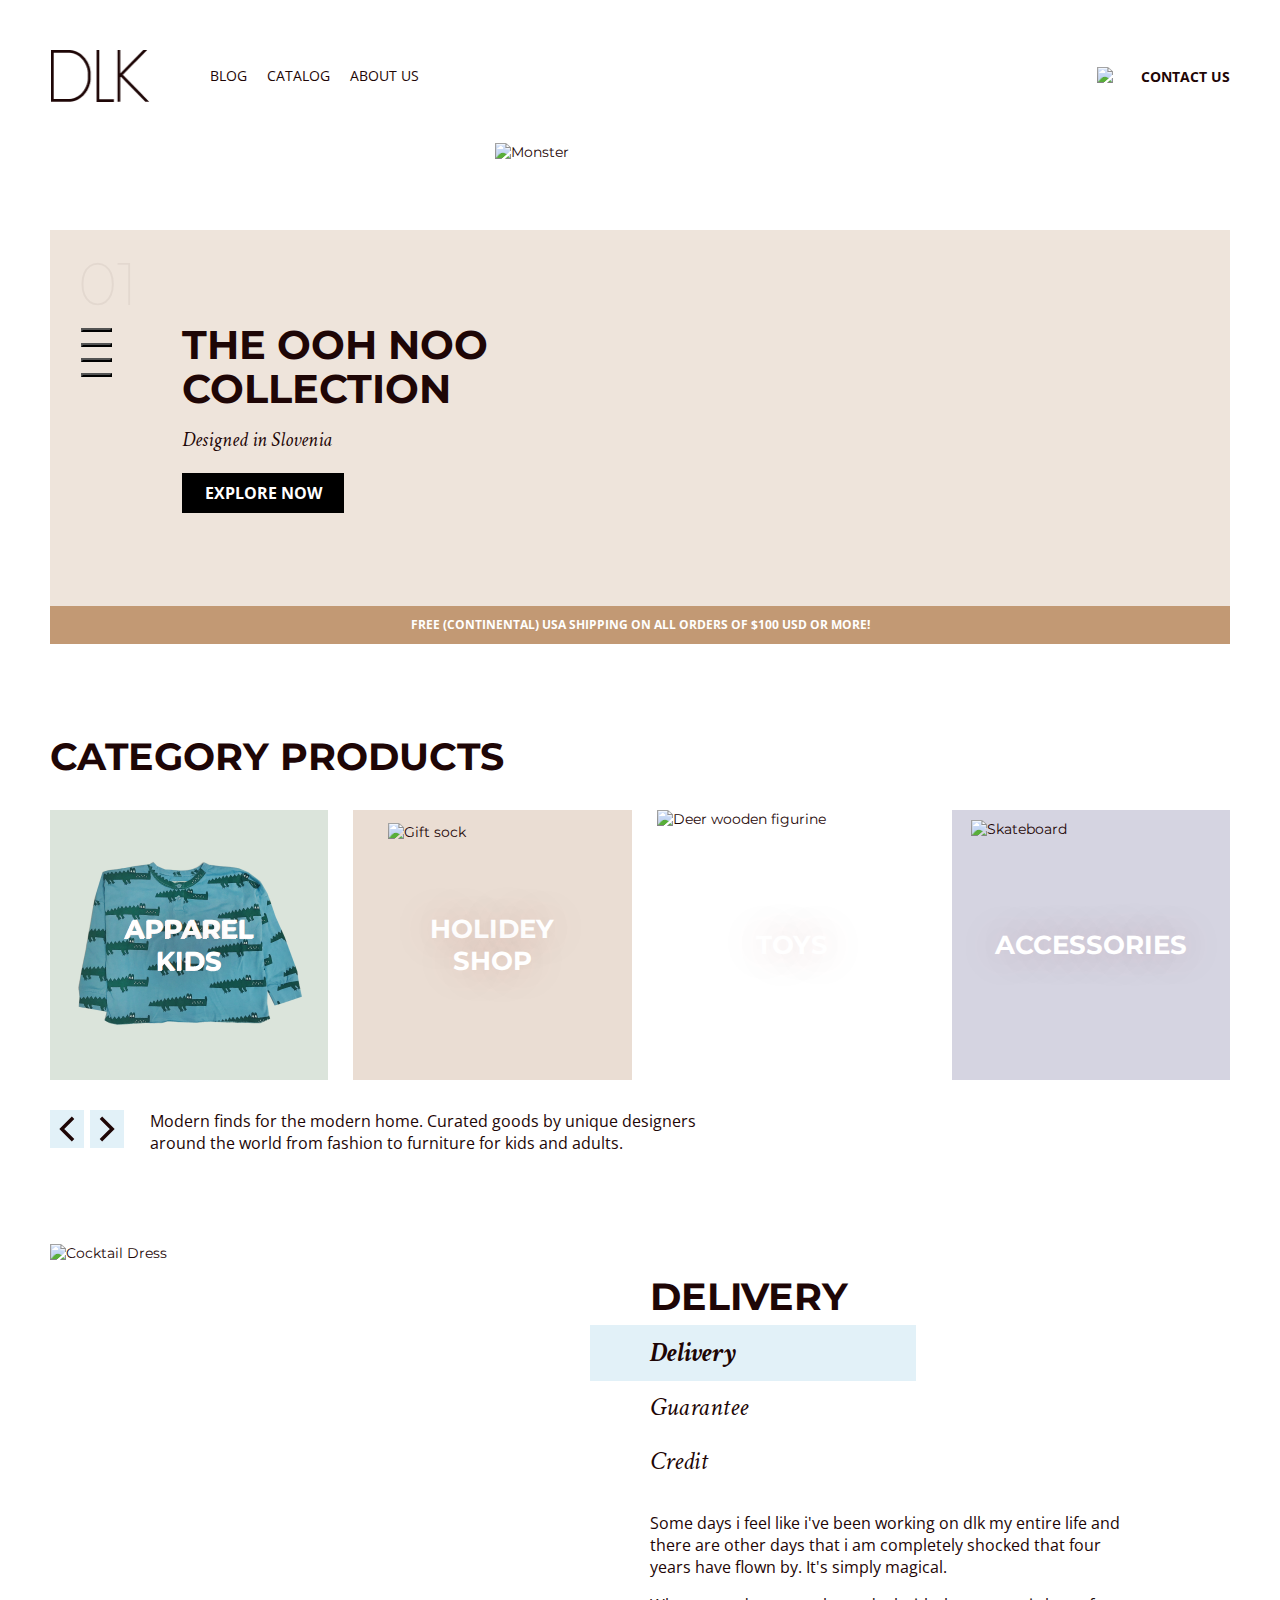
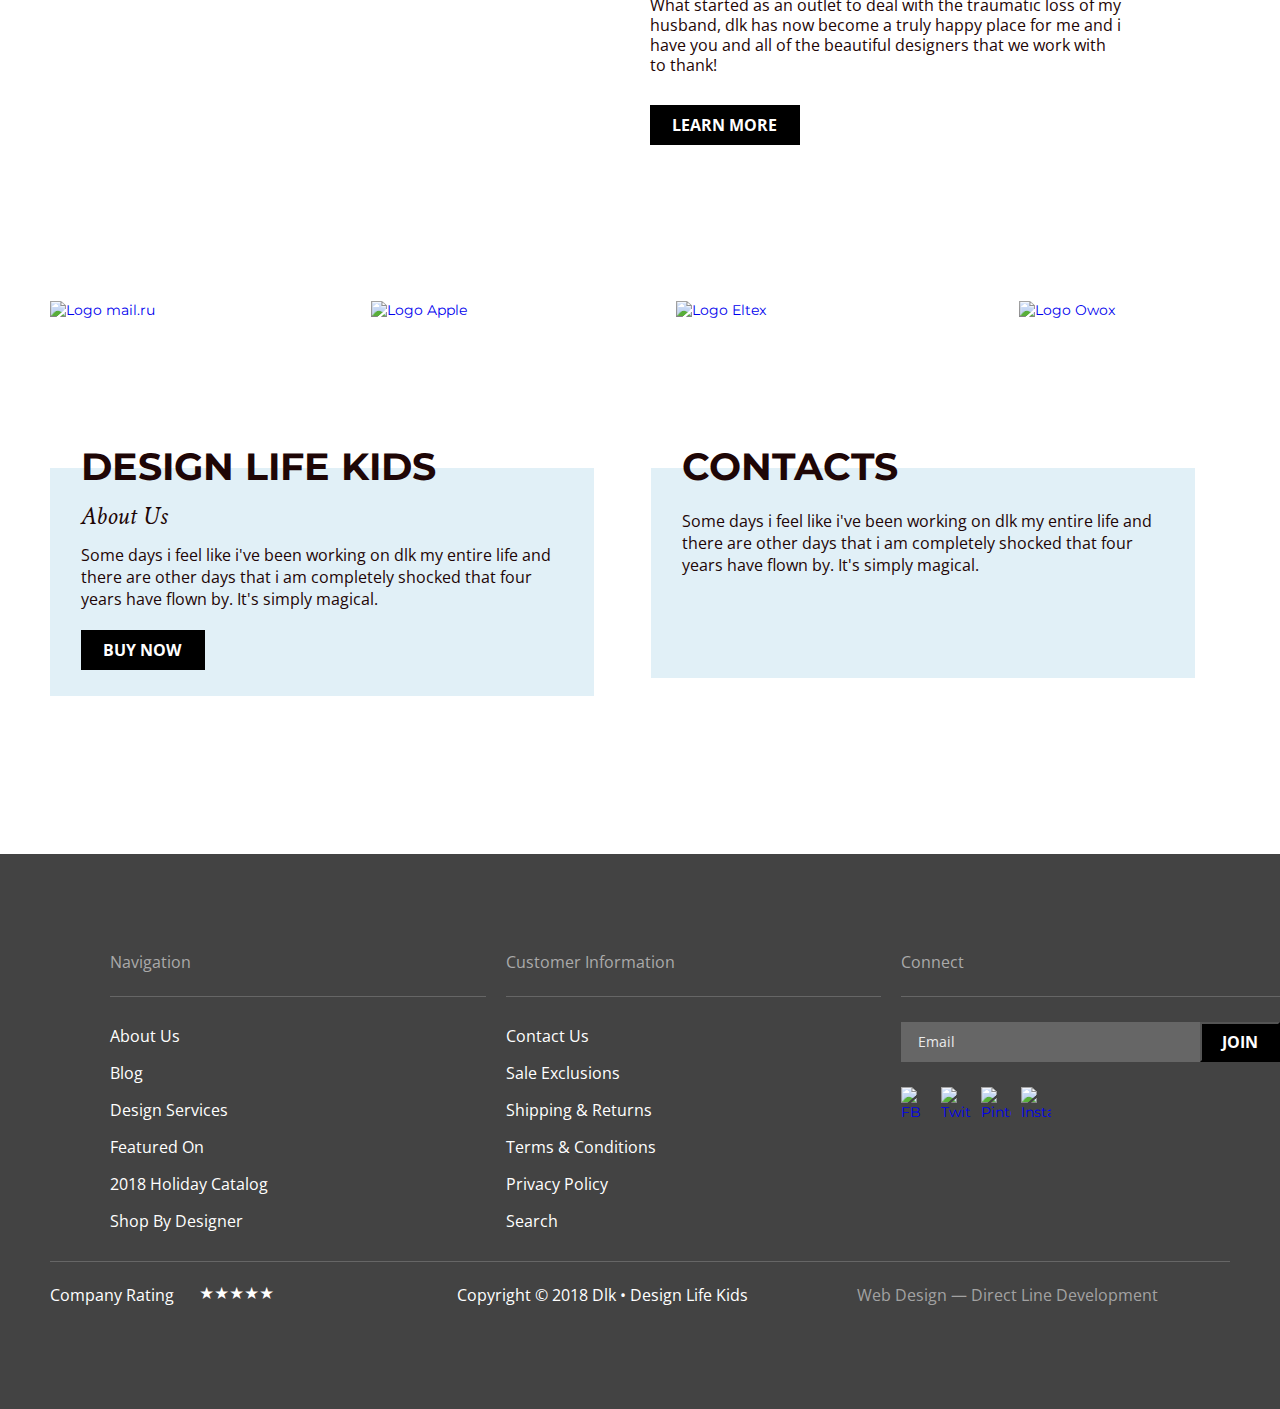
==== commit 966c6936: "popup+js" ====
--- a/index.html
+++ b/index.html
@@ -7,11 +7,13 @@
     <link rel="stylesheet" href="css/common.css">
     <link rel="stylesheet" href="css/normalize.css">
     <link rel="stylesheet" href="css/style.css">
+    <link rel="preconnect" href="https://fonts.googleapis.com"><link rel="preconnect" href="https://fonts.gstatic.com" crossorigin><link href="https://fonts.googleapis.com/css2?family=Crimson+Text:ital,wght@1,400;1,700&family=Montserrat:wght@700&display=swap" rel="stylesheet">
     <link rel="preconnect" href="https://fonts.googleapis.com"><link rel="preconnect" href="https://fonts.gstatic.com" crossorigin><link href="https://fonts.googleapis.com/css2?family=Crimson+Text:wght@400;700&display=swap" rel="stylesheet">
     <link rel="preconnect" href="https://fonts.googleapis.com"><link rel="preconnect" href="https://fonts.gstatic.com" crossorigin><link href="https://fonts.googleapis.com/css2?family=Open+Sans:wght@400;700&display=swap" rel="stylesheet">
     <link rel="preconnect" href="https://fonts.googleapis.com"><link rel="preconnect" href="https://fonts.gstatic.com" crossorigin><link href="https://fonts.googleapis.com/css2?family=Montserrat:wght@400;700&display=swap" rel="stylesheet">
     <link rel="preconnect" href="https://fonts.googleapis.com"><link rel="preconnect" href="https://fonts.gstatic.com" crossorigin><link href="https://fonts.googleapis.com/css2?family=Montserrat:wght@700&family=Open+Sans:ital,wght@0,400;0,600;0,700;1,400;1,600;1,700&display=swap" rel="stylesheet">
     <link rel="preconnect" href="https://fonts.googleapis.com"><link rel="preconnect" href="https://fonts.gstatic.com" crossorigin><link href="https://fonts.googleapis.com/css2?family=Montserrat:wght@700&family=Open+Sans:ital,wght@0,400;0,600;0,700;1,400;1,600;1,700&display=swap" rel="stylesheet">
+    <link rel="stylesheet" href="js/script.js">
     <title>Main</title>
 </head>
 <body>
@@ -62,7 +64,7 @@
         <div class="banner__inner">
             <h1 class="title">THE OOH NOO COLLECTION</h1>
             <p class="notion">Designed in Slovenia</p>
-            <button type="button" class="btn_window">EXPLORE NOW</button>
+            <button type="button" class="btn_window btn__js">EXPLORE NOW</button>
             <img class="img_banner" src="./img/monster.png" alt="Monster" width="635" height="461">
         </div>
     </div>
@@ -222,34 +224,42 @@
         </div>
     </div>
     </footer>
+    <div class="popup">
+        <div class="popup__wr">
+            <form method="post" action="#" class="contact__form">
+                <div class="container label__wrapper">
+                    <label class="contact__label" for="Name">Name</label>
+                    <input class="contact__input" type="text" placeholder="Ivan Ivanov">       
+                </div>
+                <div class="container input__element">
+                    <div class="label__wrapper">
+                        <label class="contact__label" for="Phone">Phone</label>
+                        <input class="contact__input-two" type="text">       
+                    </div>
+                    <div class="container label__wrapper">
+                        <label class="contact__label" for="Email">Email</label>
+                        <input class="contact__input-two" type="text">       
+                    </div>
+                </div>
+                <div class="container">
+                    <ul>
+                        <li class="label__wrapper">
+                            <label class="contact__label" for="Message">Message</label>
+                            <textarea name="Message" id="" cols="30" rows="10"></textarea>
+                        </li>
+                        <li class="checkbox_position">
+                            <input class="checkbox_input" id="checkbox" type="checkbox">
+                            <label class="checkbox__label" for="checkbox">By clicking on the button, you consent to the processing of your personal data</label>
+                        </li>
+                    </ul>
+                    <button class="btn__submit" type="submit">SUBMIT</button>    
+                </div> 
+            </form>
+            <button type="button" class="close"></button>
+        </div> 
+        <div class="overlay"></div>
+    </div>
+    <script src="./js/script.js"></script>
 </body>
 </html>
-<form method="post" action="#" class="contact__form">
-    <div class="container label__wrapper">
-        <label class="contact__label" for="Name">Name</label>
-        <input class="contact__input" type="text" placeholder="Ivan Ivanov">       
-    </div>
-    <div class="container input__element">
-        <div class="label__wrapper">
-            <label class="contact__label" for="Phone">Phone</label>
-            <input class="contact__input-two" type="text">       
-        </div>
-        <div class="container label__wrapper">
-            <label class="contact__label" for="Email">Email</label>
-            <input class="contact__input-two" type="text">       
-        </div>
-    </div>
-    <div class="container">
-        <ul>
-            <li class="label__wrapper">
-                <label class="contact__label" for="Message">Message</label>
-                <textarea name="Message" id="" cols="30" rows="10"></textarea>
-            </li>
-            <li class="checkbox_position">
-                <input class="checkbox_input" id="checkbox" type="checkbox">
-                <label class="checkbox__label" for="checkbox">By clicking on the button, you consent to the processing of your personal data</label>
-            </li>
-        </ul>
-        <button class="btn__submit" type="submit">SUBMIT</button>    
-    </div> 
-</form>+       
--- a/css/common.css
+++ b/css/common.css
@@ -311,7 +311,7 @@
 .li__list {
     display: flex;
     /* gap: 109px; */
-    margin-left: 95px;
+    margin-left: 98px;
 }
 
 .text_copyr {
--- a/css/style.css
+++ b/css/style.css
@@ -30,7 +30,7 @@
     font-family: 'Crimson Text';
     font-style: italic;
     font-weight: 400;
-    font-size: 18px;
+    font-size: 20px;
     line-height: 26px;
     color: #1E0606;
 }
@@ -94,8 +94,8 @@
 .btn__line {
     width: 31px;
     height: 3px;
-    background: rgba(30, 6, 6, 0.6);
-    
+    /* background: rgba(30, 6, 6, 0.6); */
+    background: #D6CAC2;
 }
 
 .line__position {
@@ -226,7 +226,7 @@
     font-family: 'Crimson Text', sans-serif;
     font-style: italic;
     font-weight: 700;
-    font-size: 23px;
+    font-size: 26px;
     line-height: 34px;
     color: #1E0606;
     padding: 11px 180px 11px 60px;
@@ -238,7 +238,7 @@
     font-family: 'Crimson Text';
     font-style: italic;
     font-weight: 400;
-    font-size: 24px;
+    font-size: 26px;
     line-height: 34px;
     color: #1E0606;
 }
@@ -318,7 +318,7 @@
     font-family: 'Crimson Text';
     font-style: italic;
     font-weight: 400;
-    font-size: 22px;
+    font-size: 26px;
     line-height: 36px;
     color: #1E0606;
     margin-top: 8px;
@@ -357,6 +357,39 @@
 }
 
 /* FORM */
+
+.popup {
+    display: none;
+    top: 25%;
+    left: 30%;
+    position: absolute;
+}
+
+.open {
+    display: flex;
+}
+
+.overlay {
+    position: fixed;
+    top: 0;
+    left: 0;
+    bottom: 0;
+    z-index: 2;
+    background: #7D97DACC;
+}
+ 
+.popup__wr {
+    display: flex;
+    z-index: 20;
+}
+
+.close {
+    background: none;
+    width: 15px;
+    height: 15px;
+    background-image: url(../img/icon/close.svg);
+    border: none;
+}
 
 .contact__form {
     max-width: 680px;
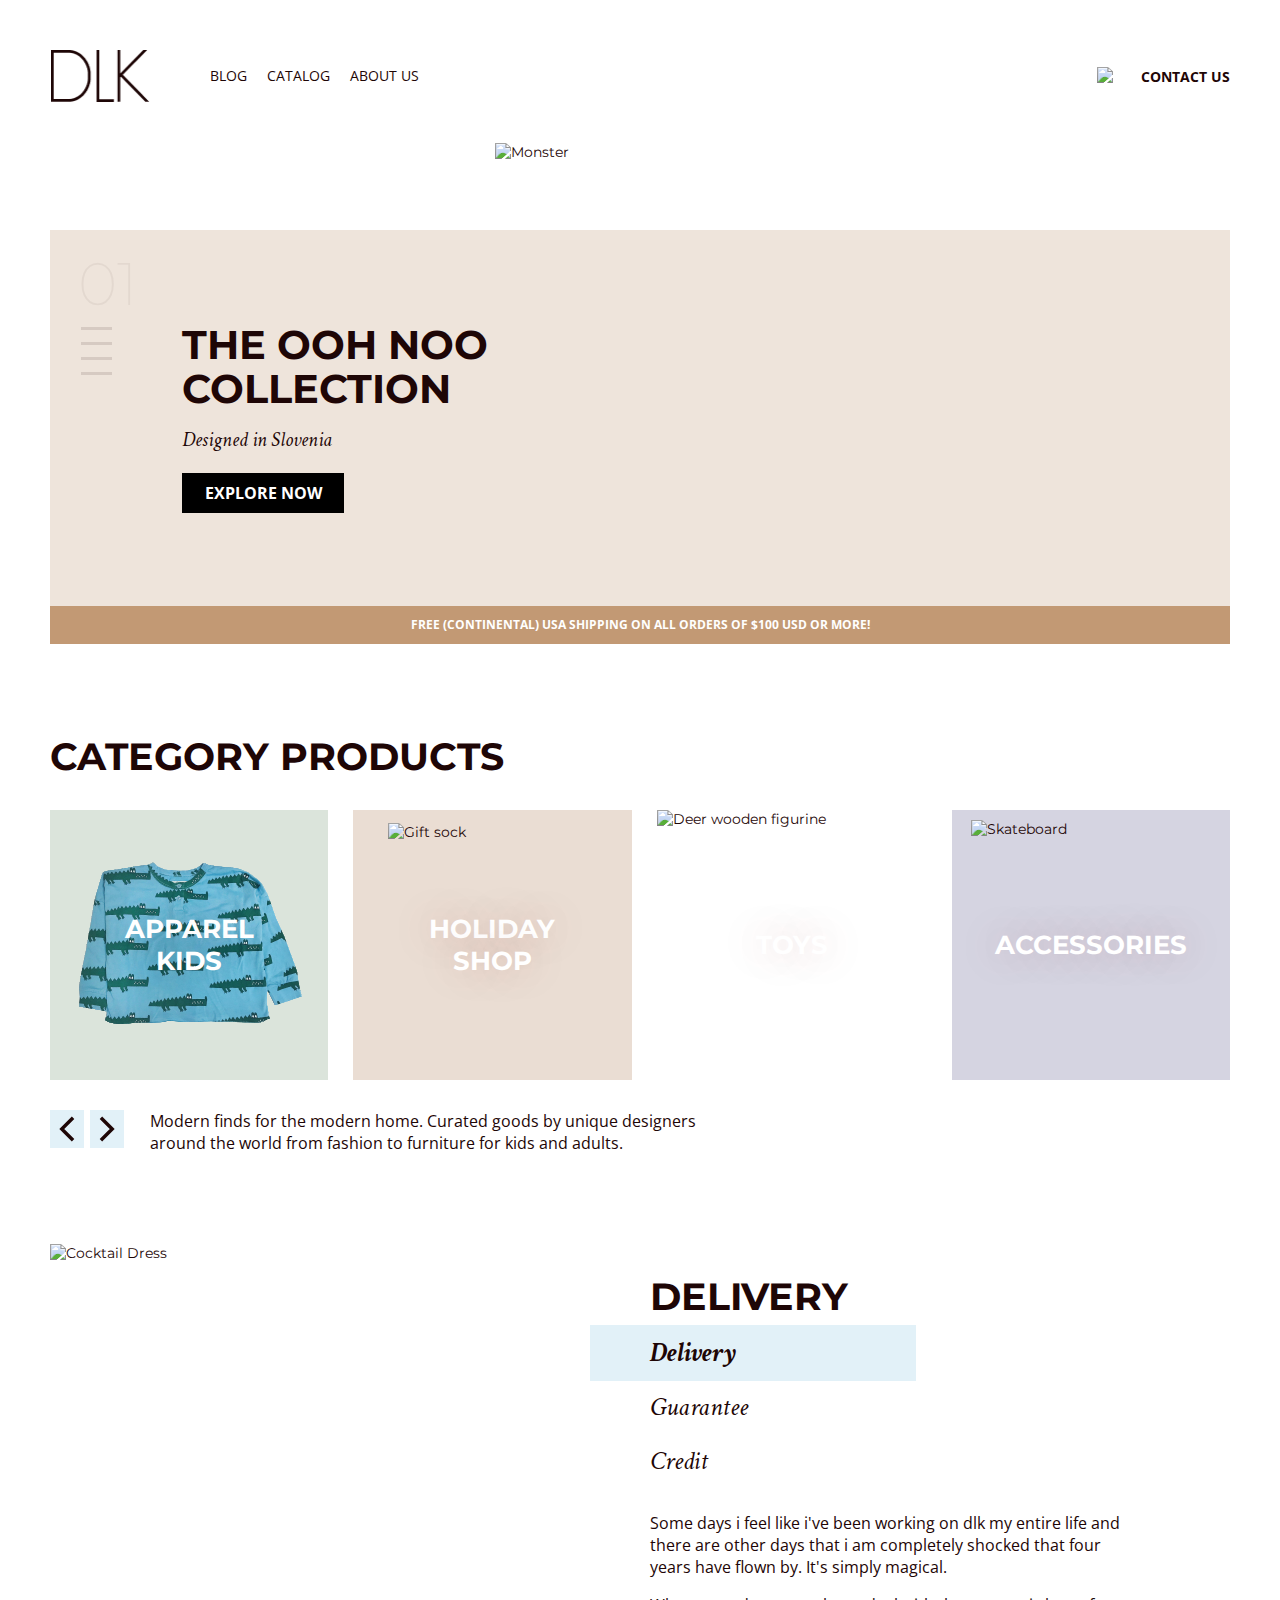
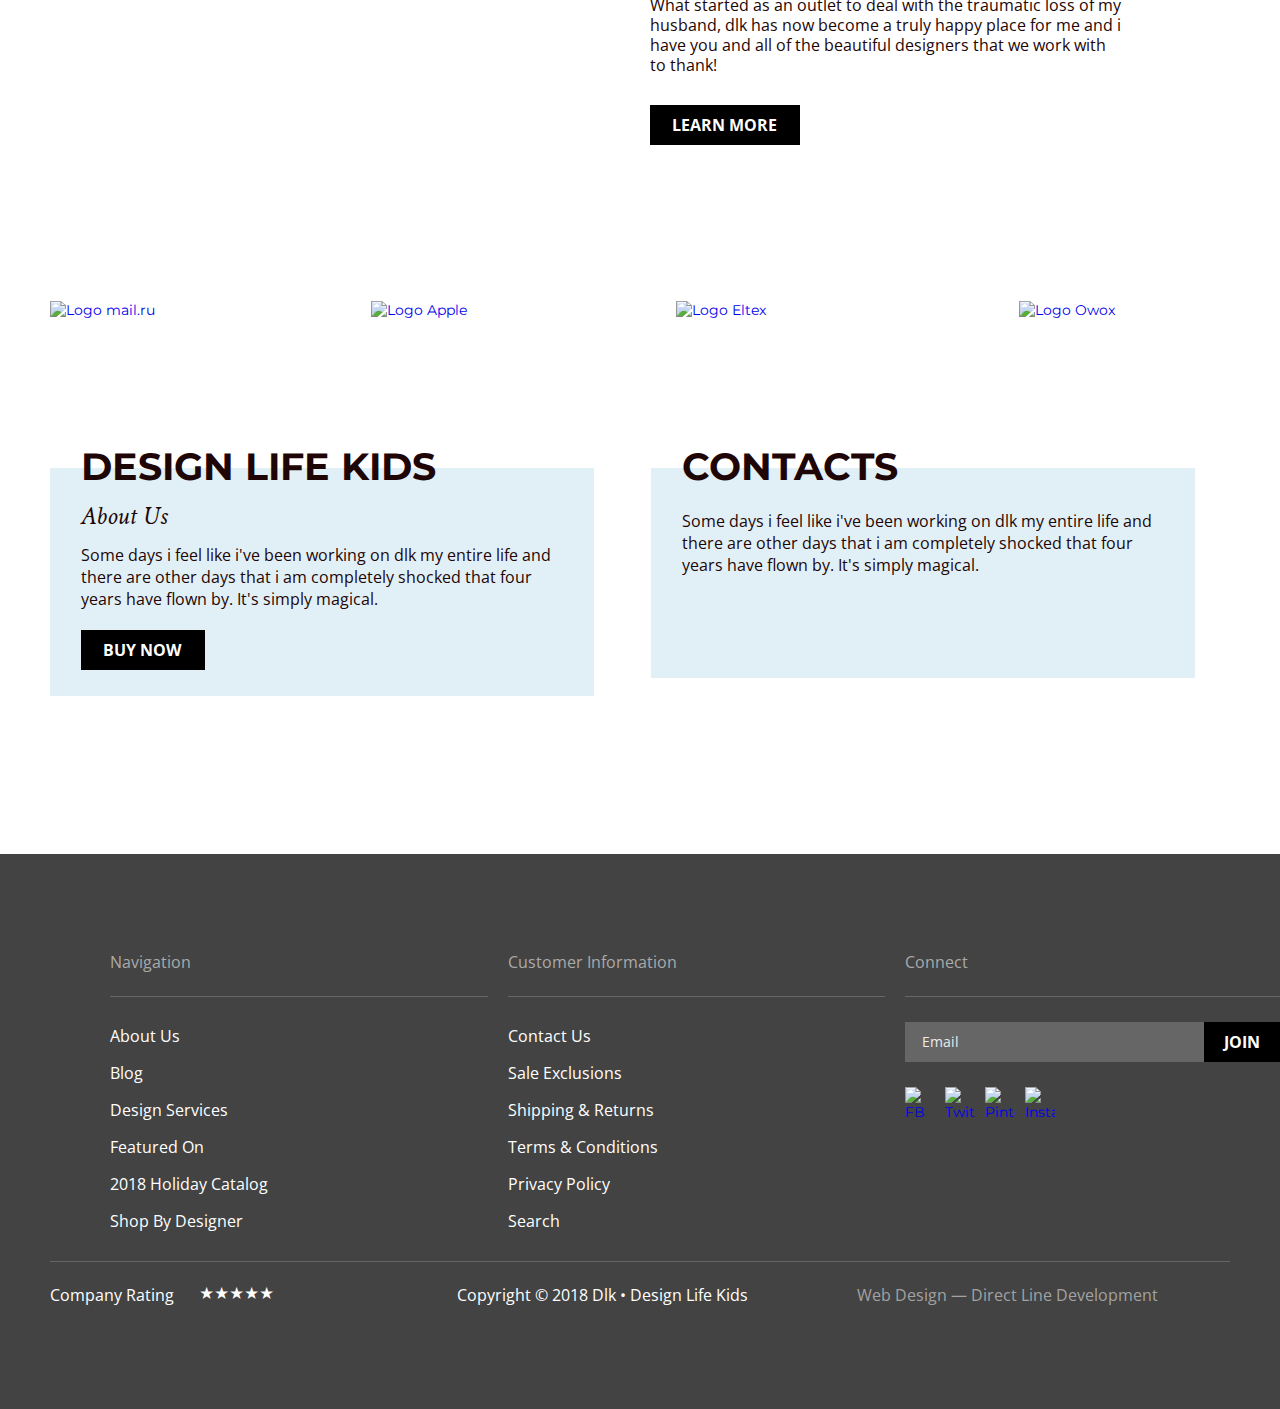
==== commit eaff847a: "стилизация блог, каталог" ====
--- a/index.html
+++ b/index.html
@@ -76,10 +76,10 @@
             <h2 class="header__two">Category Products</h2>
             <ul class="category__list">
                 <li class="product__place product__one">
-                    <a href="#" class="link__text">APPAREL KIDS</a><img src="./img/image (3).png" alt="Сhildrens sweater" width="244" height="177">
+                    <a href="#" class="link__text">APPAREL KIDS</a><img src="./img/sweater.png" alt="Сhildrens sweater" width="244" height="177">
                 </li>
                 <li class="product__place product__two">
-                    <a href="#" class="link__text">HOLIDEY SHOP</a><img src="./img/sock.png" alt="Gift sock" width="208" height="244">
+                    <a href="#" class="link__text">HOLIDAY SHOP</a><img src="./img/sock.png" alt="Gift sock" width="208" height="244">
                 </li>
                 <li class="product__place product__three">
                     <a href="/pages/toys.html" class="link__text">TOYS</a><img src="./img/deer.jpg" alt="Deer wooden figurine" width="270" height="270">
--- a/css/common.css
+++ b/css/common.css
@@ -20,6 +20,10 @@
 img {
     display: block; /* блочные элементы, можем задать высоту и ширину*/
     max-width: 100%;
+}
+
+button {
+    border: none;
 }
 
 .container { /*проставить во всех секциях, дивах, отодвигает от края*/
@@ -112,6 +116,22 @@
     border: none;
     padding: 9px 22px;
     background: #000;
+}
+
+.breadcrumbs {
+    display: flex;
+    gap: 22px;
+    font-family: 'Crimson Text';
+    font-style: italic;
+    font-weight: 400;
+    font-size: 20px;
+    line-height: 26px;
+    color: #1E0606;
+    /* margin-top: 15px; */
+}
+
+.img__breadcrumbs {
+    margin-top: 7px;
 }
 
 /* footer */
--- a/css/style.css
+++ b/css/style.css
@@ -373,6 +373,7 @@
     position: fixed;
     top: 0;
     left: 0;
+    right: 0;
     bottom: 0;
     z-index: 2;
     background: #7D97DACC;
@@ -387,7 +388,7 @@
     background: none;
     width: 15px;
     height: 15px;
-    background-image: url(../img/icon/close.svg);
+    background-image: url('../img/icon/close.svg');
     border: none;
 }
 
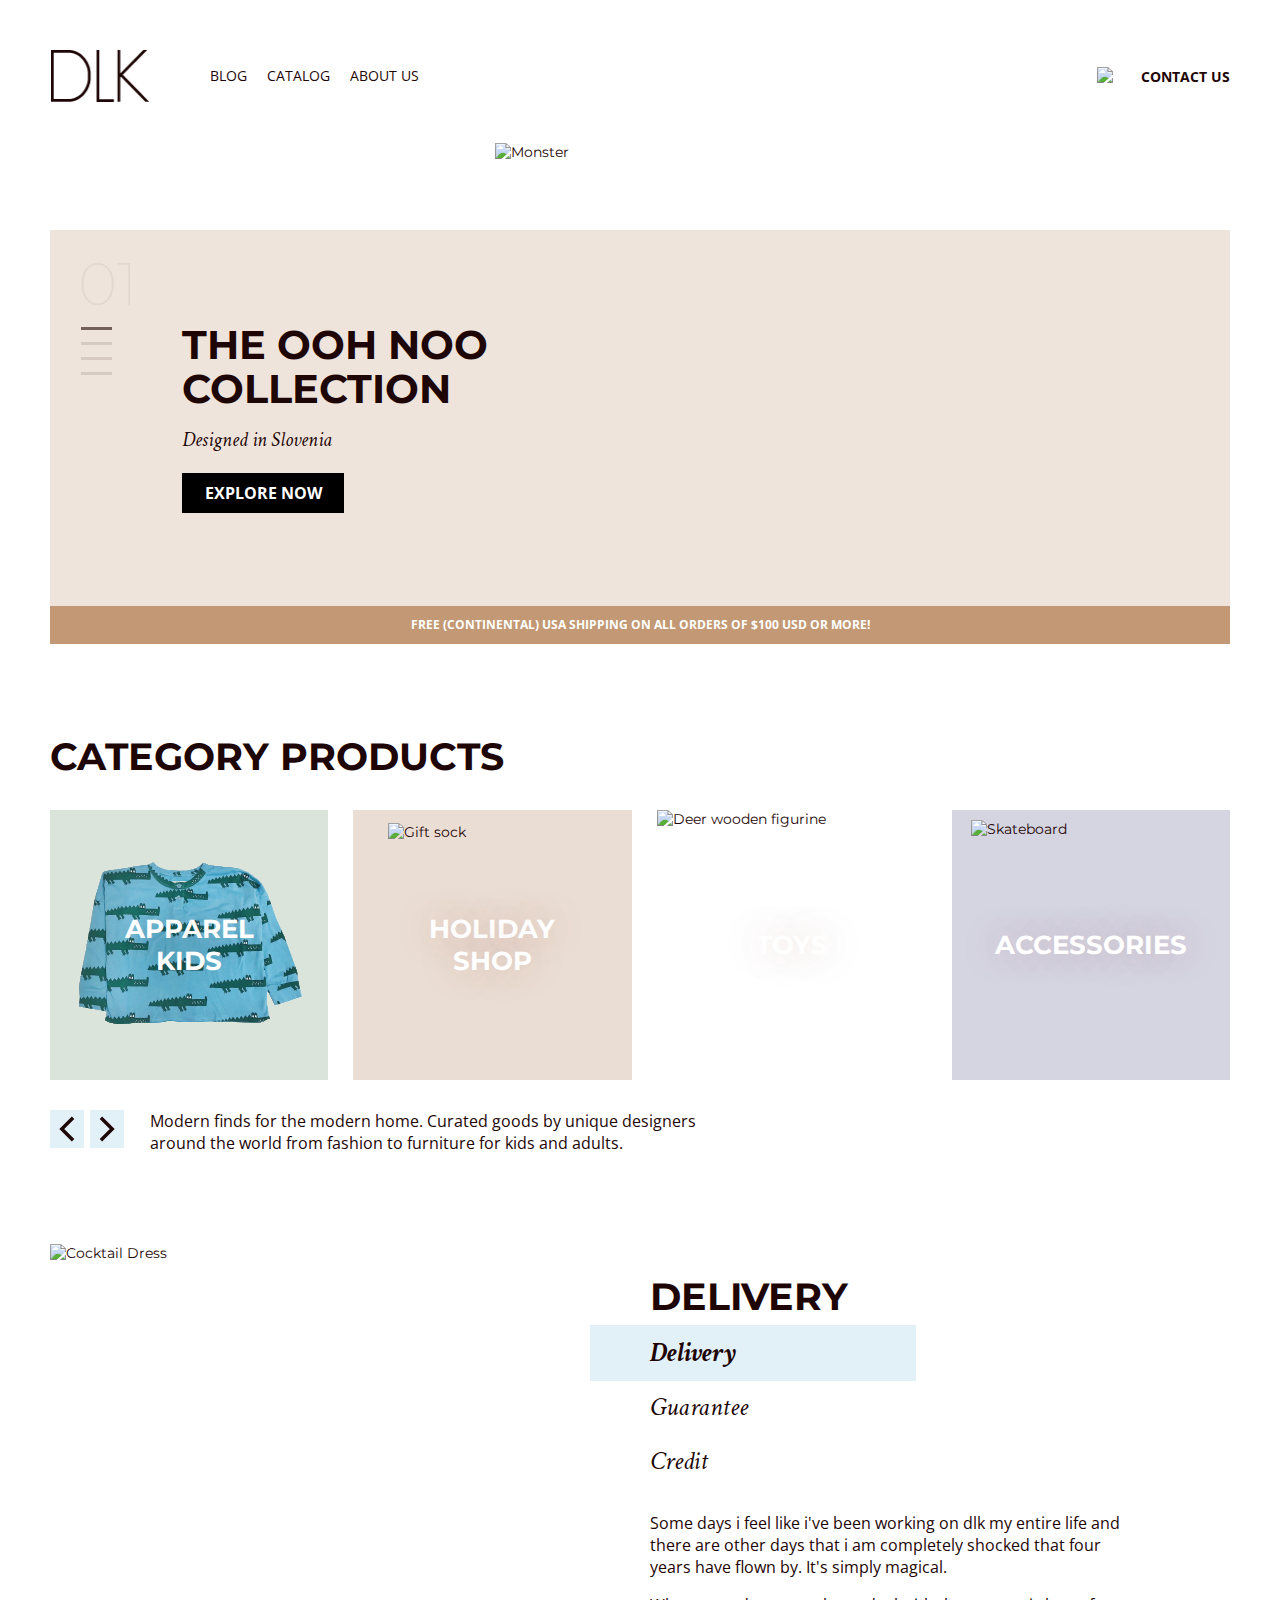
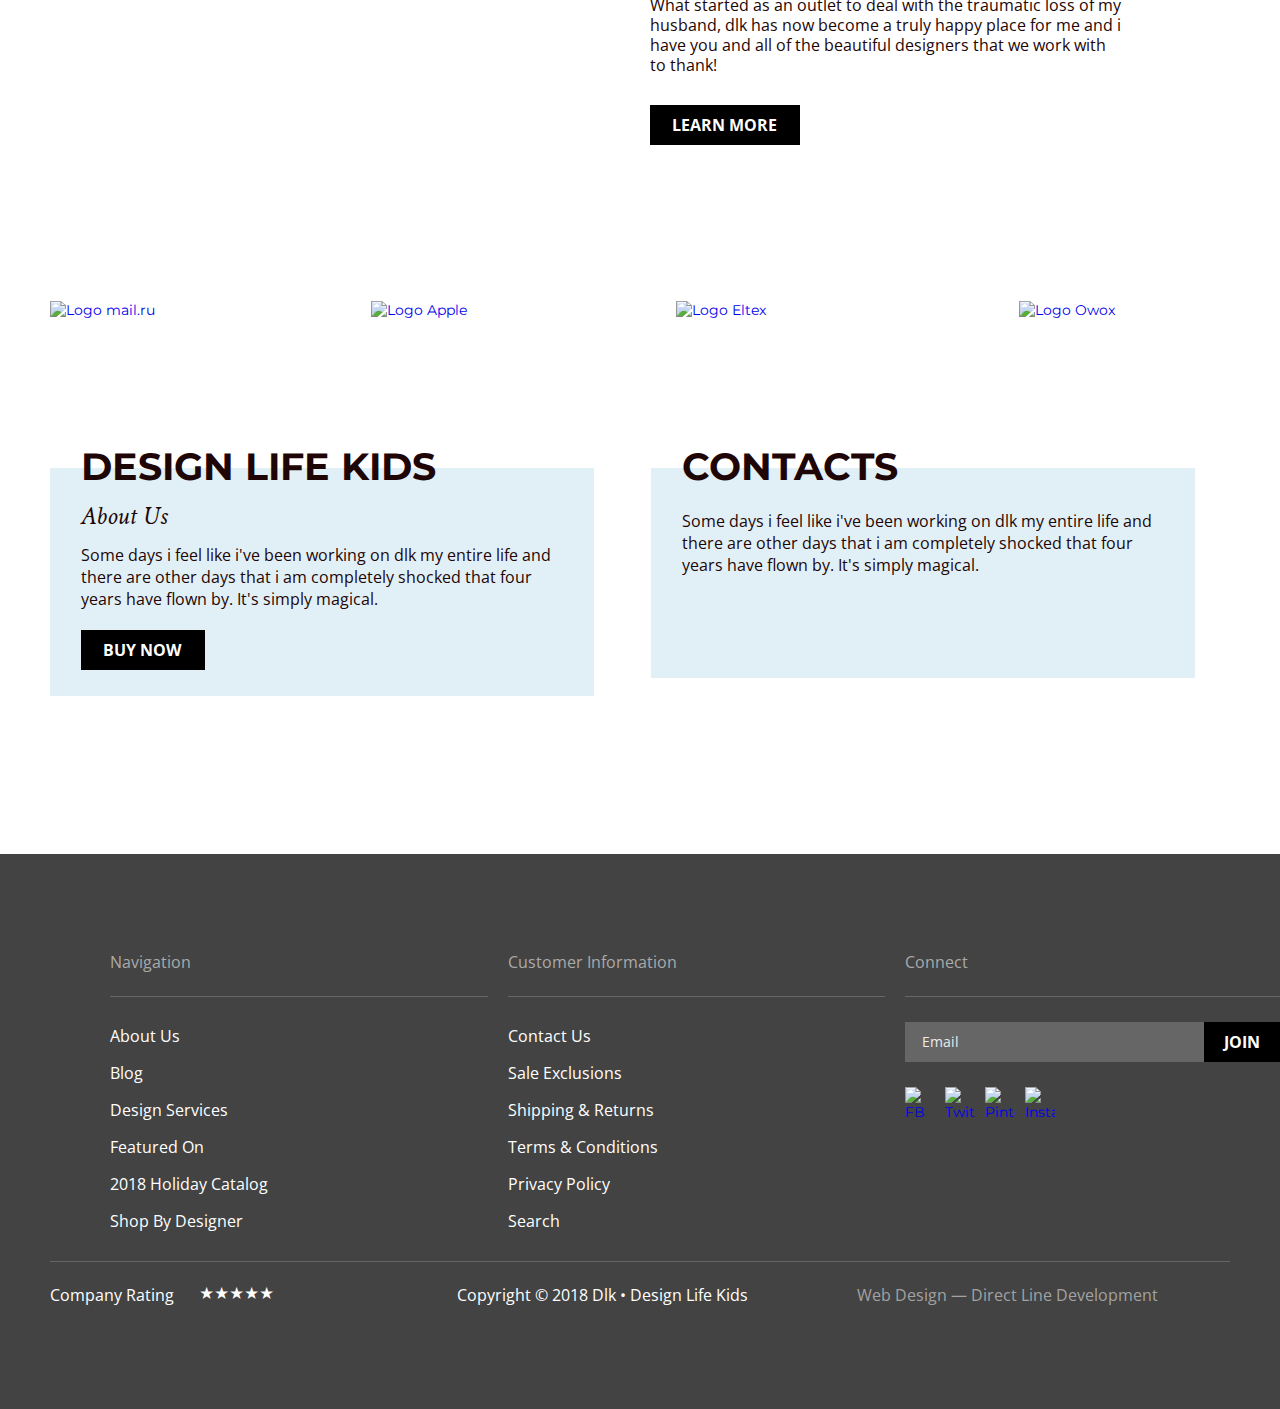
==== commit 5da85f8b: "фильтр 15/01" ====
--- a/index.html
+++ b/index.html
@@ -48,7 +48,7 @@
                 <p class="p__one">01</p>
                 <ul class="btn__block">
                     <li class="line__position">
-                        <button type="button" class="btn__line"></button>
+                        <button type="button" class="btn__line-one"></button>
                     </li>
                     <li class="line__position">
                         <button type="button" class="btn__line"></button>
--- a/css/common.css
+++ b/css/common.css
@@ -50,6 +50,14 @@
 
 .header__logo {
     margin-right: 60px; /*отступ от лого вправо до меню*/
+}
+
+a:hover {
+    opacity: 60%;
+}
+
+a:active {
+    opacity: 20%;
 }
 
 .header__list {
@@ -134,6 +142,56 @@
     margin-top: 7px;
 }
 
+/* pagination */
+
+.list__link {
+    display: flex;
+    gap: 457px;
+    margin-top: 48px;
+    margin-bottom: 59px;
+}
+
+.list__pagination {
+    display: flex;
+    gap: 64px;
+}
+
+.link__pagination {
+    font-style: normal;
+    font-weight: 700;
+    font-size: 16px;
+    line-height: 20px;
+    text-transform: uppercase;
+    color: #C29974;
+}
+
+.link__pagination-no {
+    font-family: 'Montserrat';
+    font-style: normal;
+    font-weight: 700;
+    font-size: 16px;
+    line-height: 20px;
+    text-transform: uppercase;
+    color: #1E0606;
+}
+
+.btn_pagination-one {
+    margin-top: -5px;
+    background-color: none;
+    background-image: url('../img/icon/paginationone.svg');
+    padding: 16px 10px;
+    background-repeat: no-repeat;
+    
+}
+
+.btn_pagination-two {
+    margin-top: -5px;
+    background-image: url('../img/icon/paginationtwo.svg');
+    padding: 16px 10px;
+    background-repeat: no-repeat;
+    background-color: none;
+}
+
 /* footer */
 
 .footer__style {
@@ -267,6 +325,11 @@
     font-size: 16px;
     line-height: 22px;
     color: #FFFFFF;
+}
+
+.form__label:hover {
+    cursor: pointer;
+    color: #C29974;
 }
 
 /* company rating */
@@ -389,7 +452,7 @@
 .contact__input {
     /* max-width: 600px; */
     width: 100%;
-    height: 50px;
+    height: 53px;
     background: #FFFFFF;
     border: 1px solid rgba(0, 0, 0, 0.2);
 }
@@ -412,7 +475,7 @@
 }
 
 .checkbox_position {
-    margin-top: 20px;
+    margin-top: 11px;
 }
 
 .checkbox_input {
@@ -428,7 +491,7 @@
     font-size: 14px;
     line-height: 19px;
     color: #1E0606;
-    margin-left: 20px;
+    margin-left: 25px;
 }
 
 .checkbox__label::before {
--- a/css/style.css
+++ b/css/style.css
@@ -91,6 +91,13 @@
     flex-direction: column;
 }
 
+.btn__line-one {
+    width: 31px;
+    height: 3px;
+    /* background: rgba(30, 6, 6, 0.6); */
+    background: #725F5B;
+}
+
 .btn__line {
     width: 31px;
     height: 3px;
@@ -98,6 +105,16 @@
     background: #D6CAC2;
 }
 
+.btn__line:hover {
+    cursor: pointer;
+    width: 31px;
+    height: 3px;
+    /* background: rgba(30, 6, 6, 0.6); */
+    background: #725F5B;
+}
+
+
+
 .line__position {
     margin-top: -4px;
     margin-left: 3px;
@@ -162,6 +179,19 @@
     color: #FFFFFF;
     text-shadow: 0px 0px 40px rgba(147, 3, 3, 0.25);
     width: 192px;
+}
+
+.link__text:hover {
+    cursor: pointer;
+    opacity: 100%;
+    text-decoration: underline;
+    color: #FFFFFF;
+}
+
+.link__text:hover {
+    opacity: 100%;
+    text-decoration: underline;
+    color: #FFFFFF;
 }
 
 .selector {
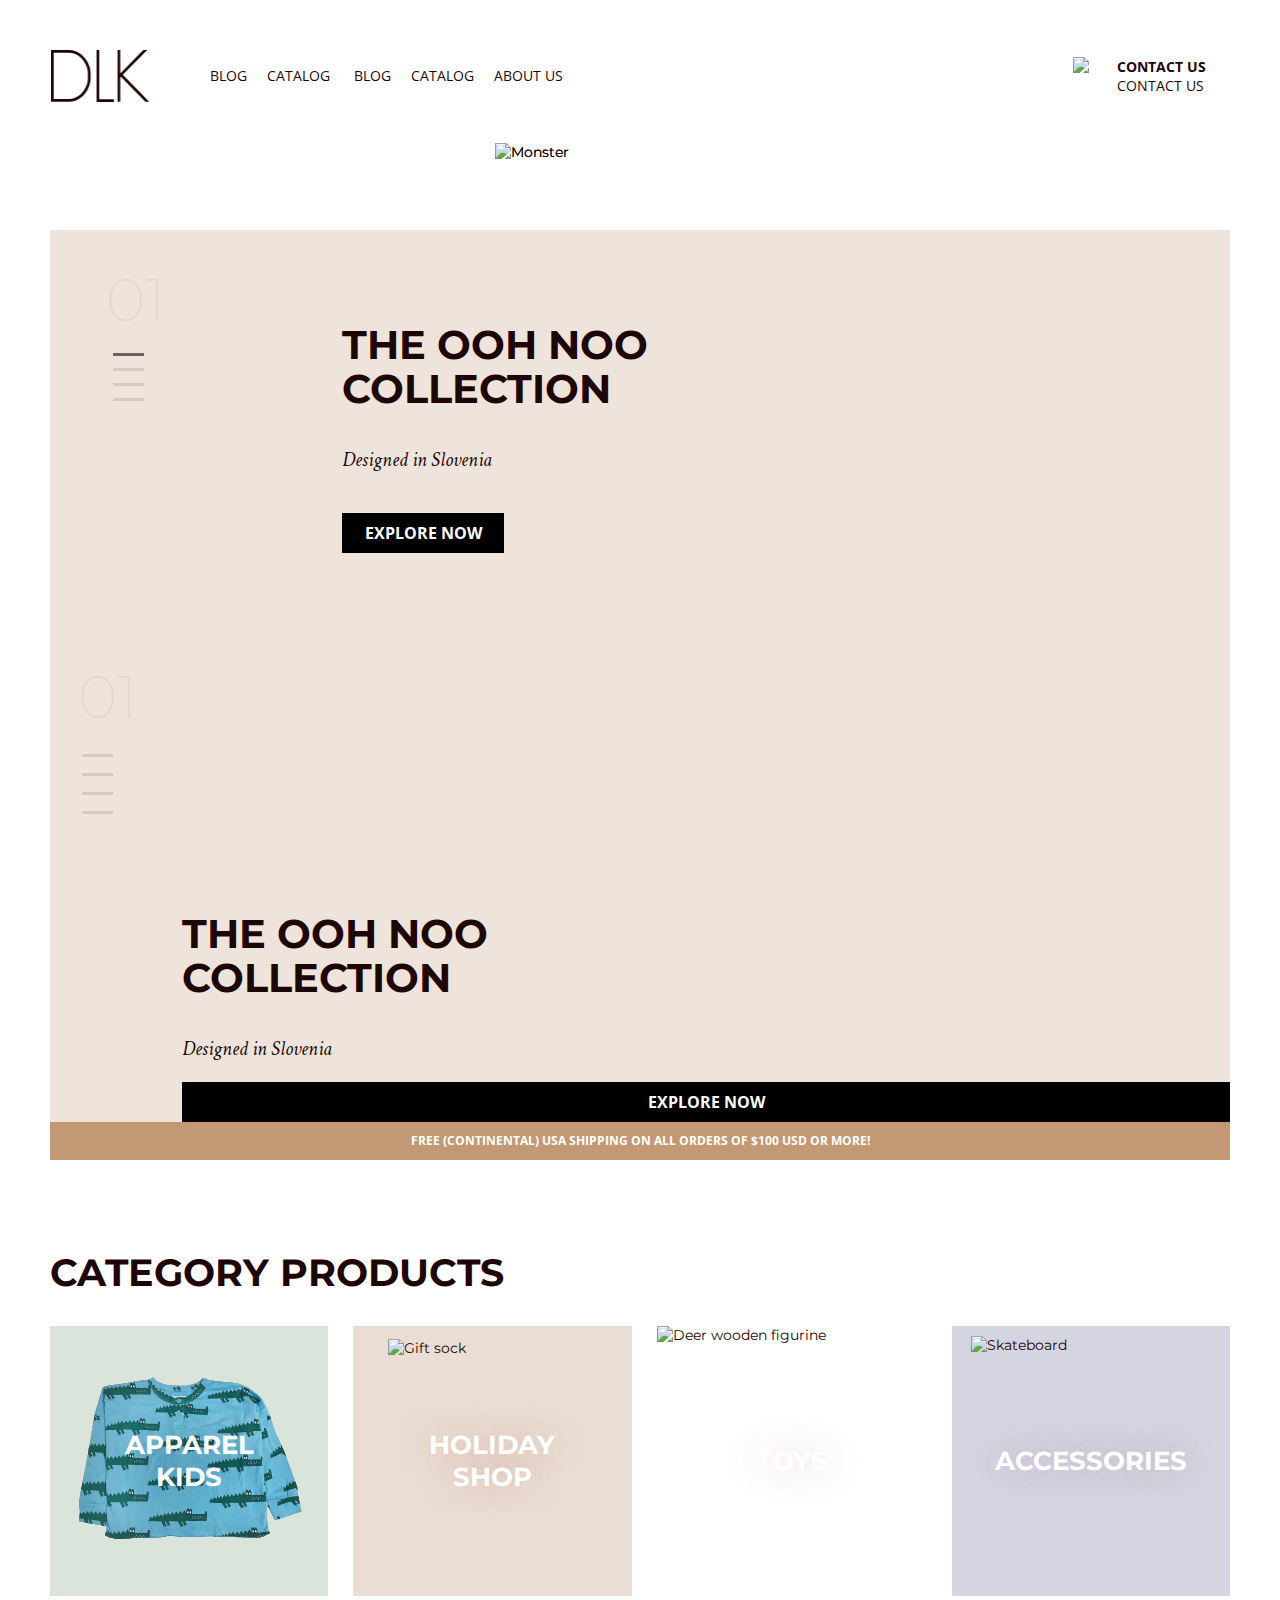
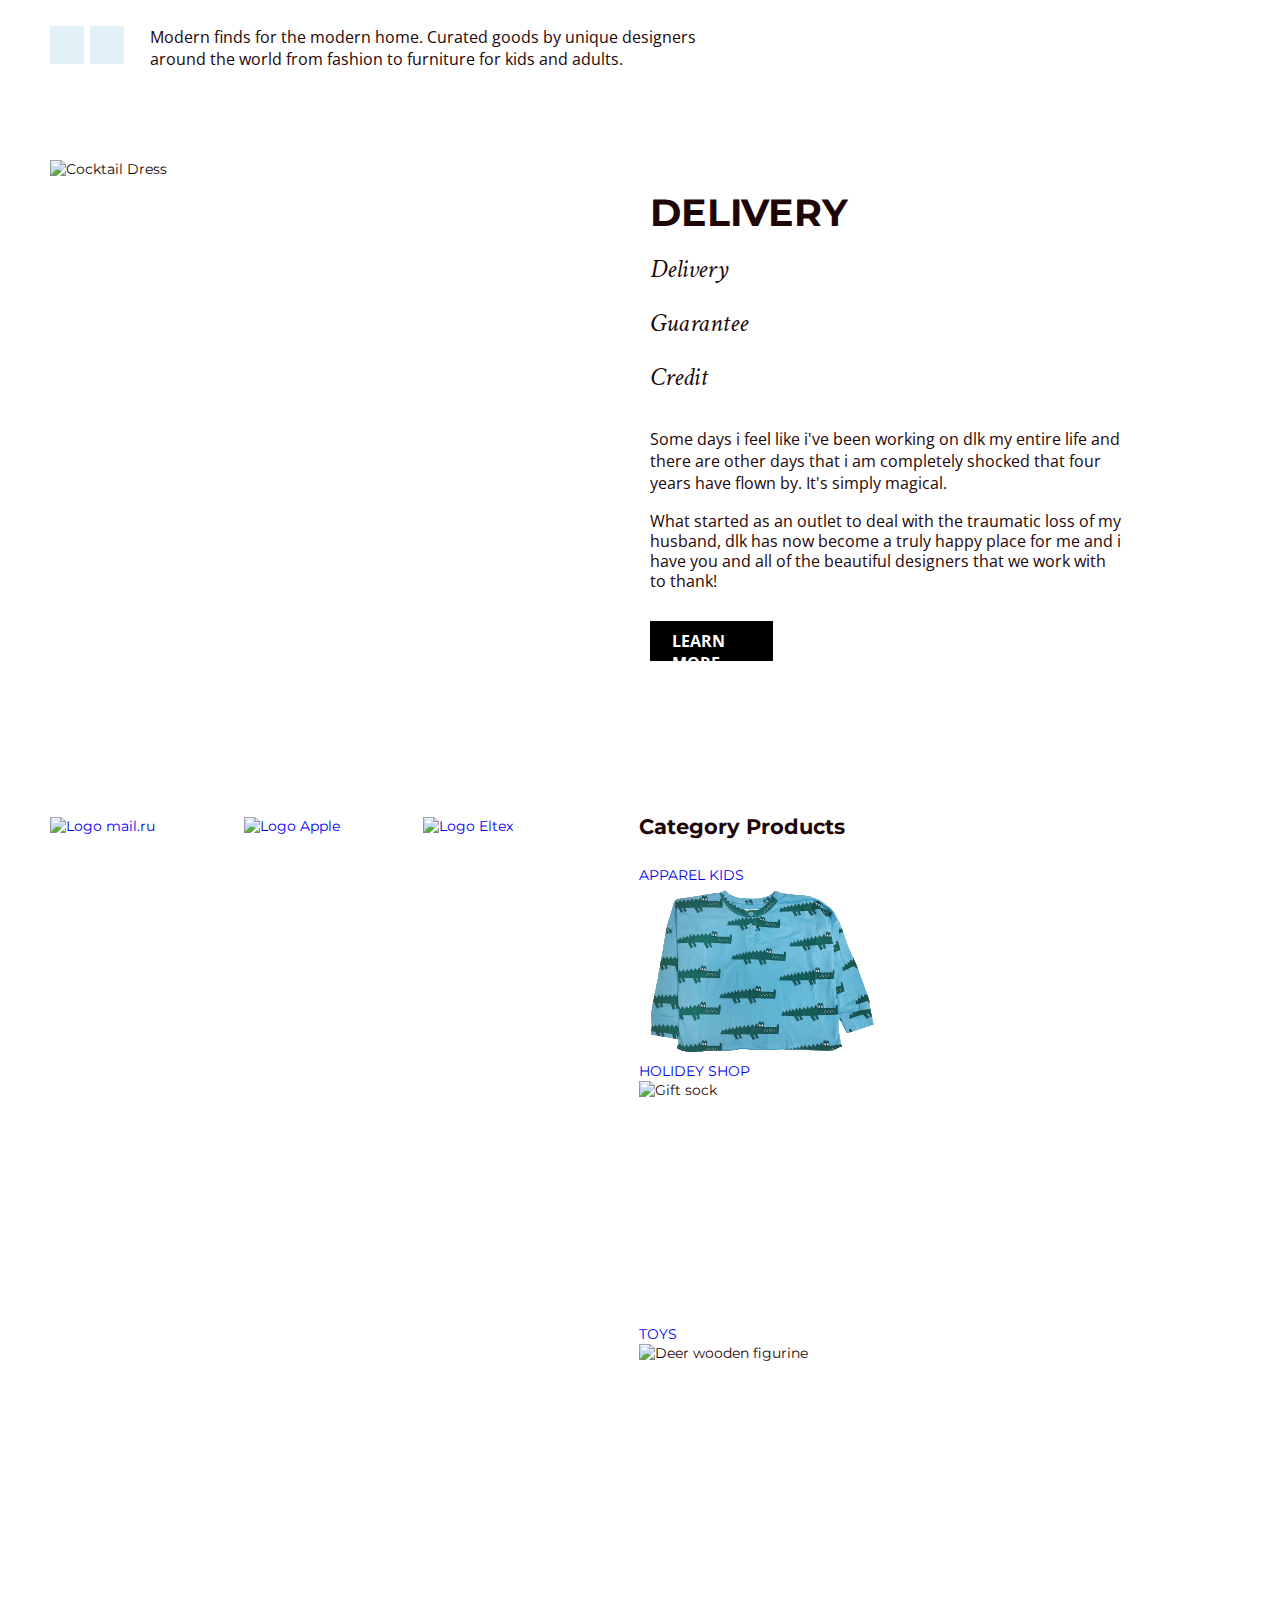
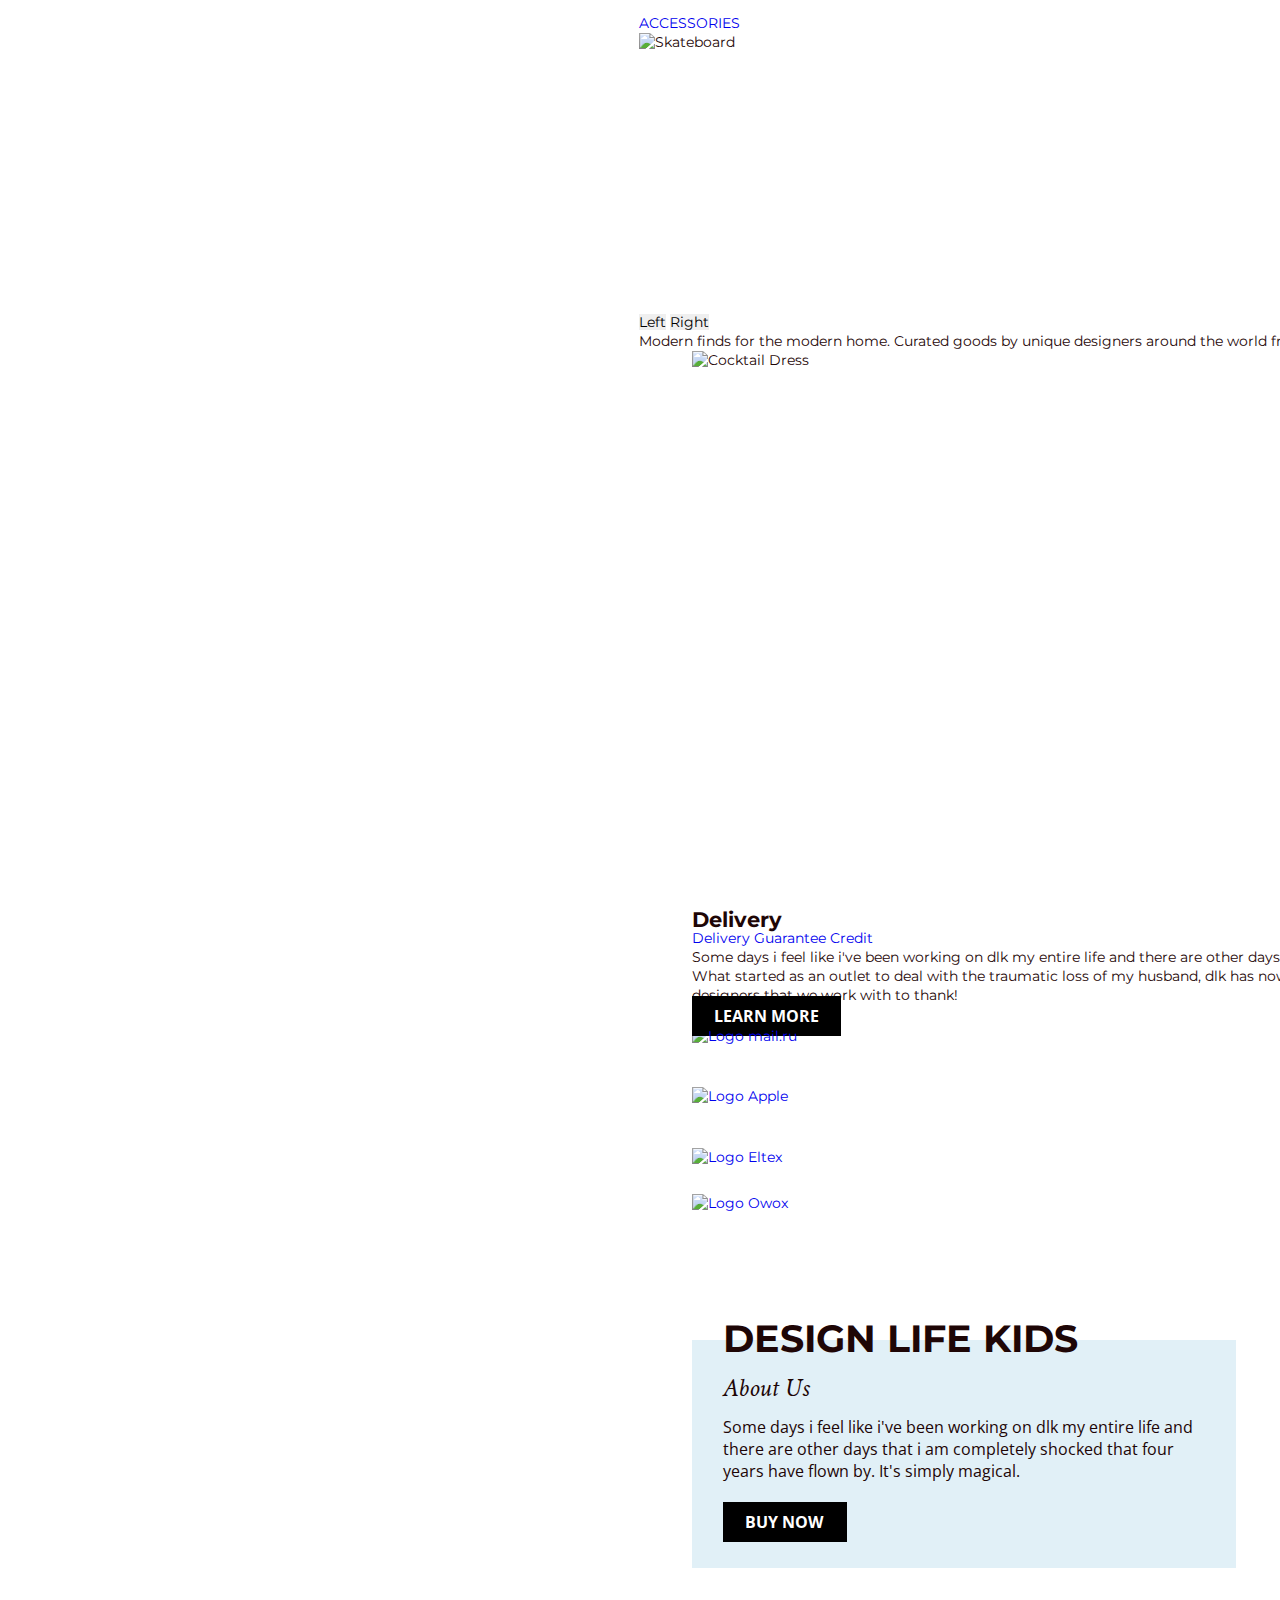
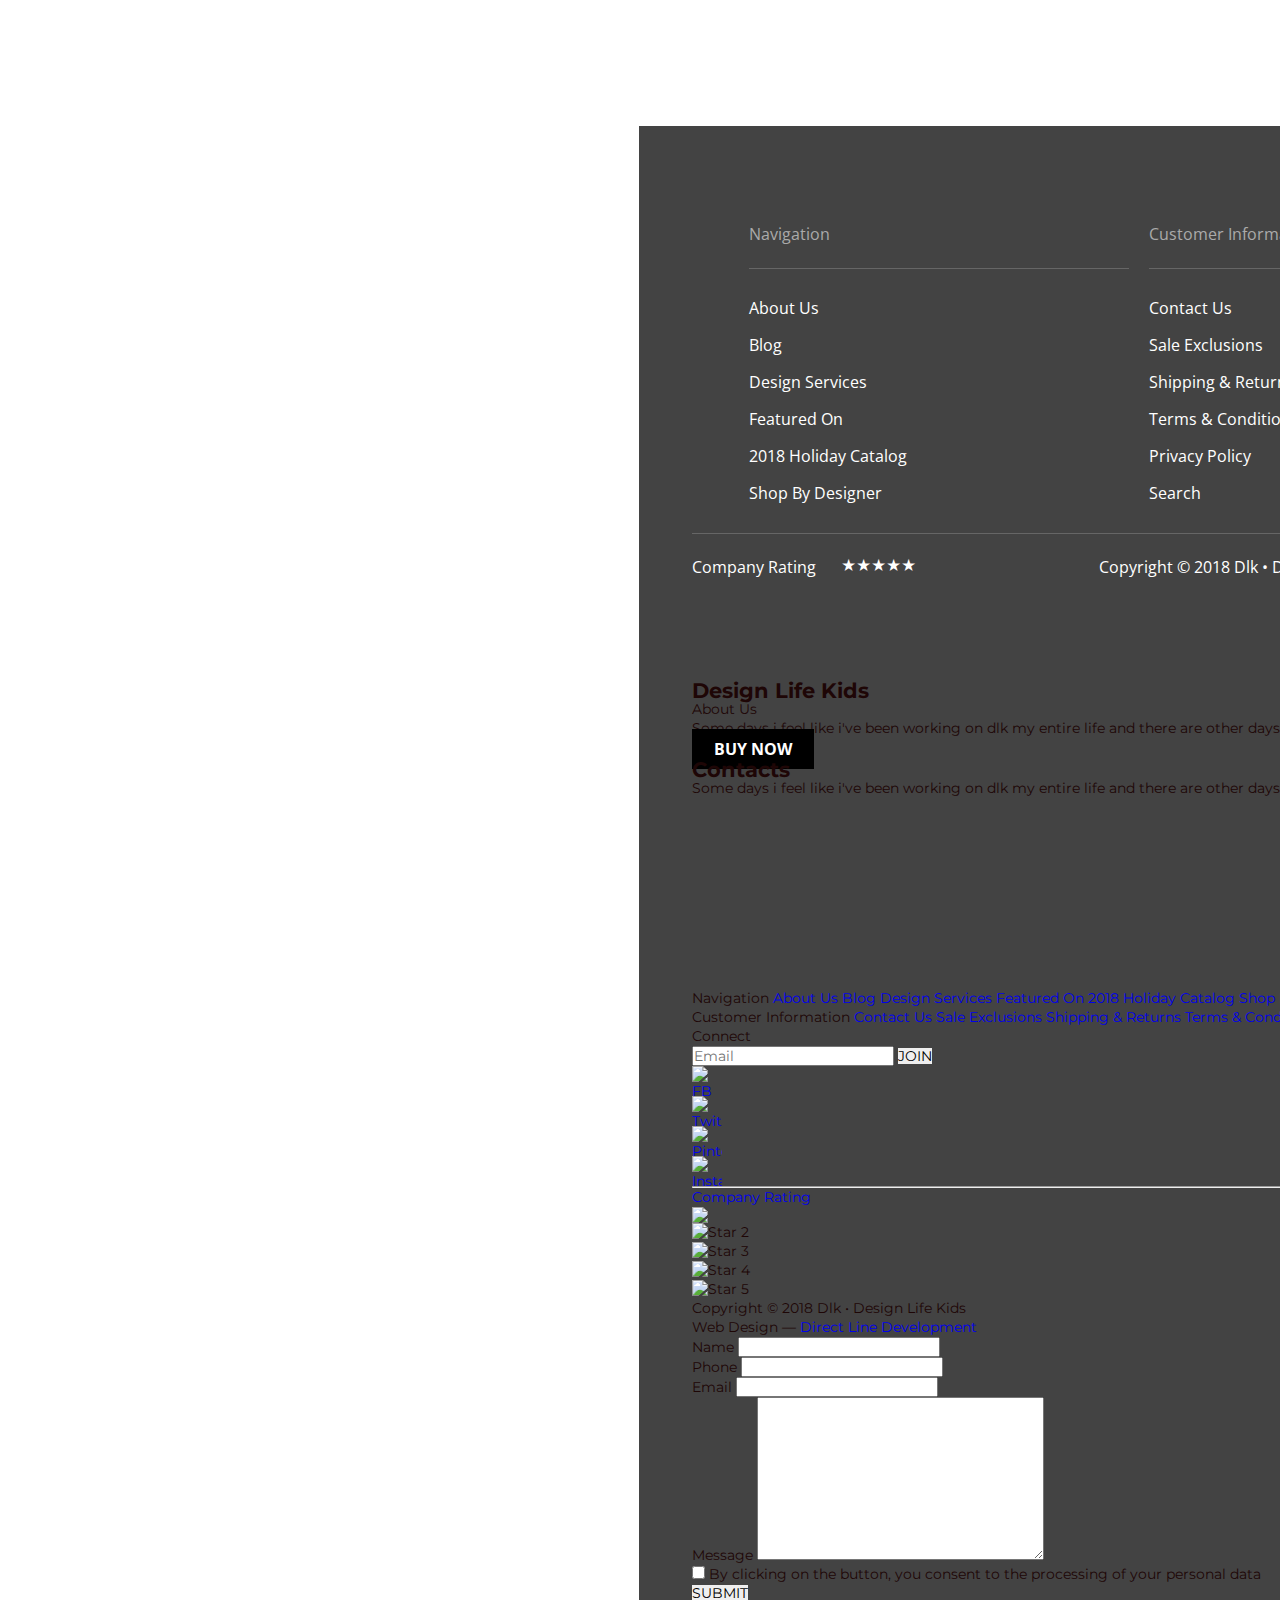
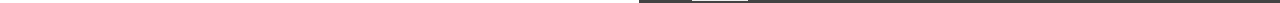
==== commit c5f1edcf: "Merge branch 'main' of https://github.com/TatianaShulgina2022/yo-shulgina-tatiana-1" ====
--- a/index.html
+++ b/index.html
@@ -15,6 +15,59 @@
     <link rel="preconnect" href="https://fonts.googleapis.com"><link rel="preconnect" href="https://fonts.gstatic.com" crossorigin><link href="https://fonts.googleapis.com/css2?family=Montserrat:wght@700&family=Open+Sans:ital,wght@0,400;0,600;0,700;1,400;1,600;1,700&display=swap" rel="stylesheet">
     <link rel="stylesheet" href="js/script.js">
     <title>Main</title>
+    <link rel="stylesheet" href="css/style.css">
+    <link rel="preconnect" href="https://fonts.googleapis.com"><link rel="preconnect" href="https://fonts.gstatic.com" crossorigin><link href="https://fonts.googleapis.com/css2?family=Crimson+Text:wght@400;700&display=swap" rel="stylesheet">
+    <link rel="preconnect" href="https://fonts.googleapis.com"><link rel="preconnect" href="https://fonts.gstatic.com" crossorigin><link href="https://fonts.googleapis.com/css2?family=Open+Sans:wght@400;700&display=swap" rel="stylesheet">
+    <link rel="preconnect" href="https://fonts.googleapis.com"><link rel="preconnect" href="https://fonts.gstatic.com" crossorigin><link href="https://fonts.googleapis.com/css2?family=Montserrat:wght@400;700&display=swap" rel="stylesheet">
+    <title>Main</title>
+    <!-- <style>
+        /*Rating*/
+        .rating{
+            margin: 0 0 1em 0;
+            padding: 0;
+            border: none;
+        }
+        .rating_caption{
+            margin-bottom: 0.5em;
+            padding: 0;
+        }
+        .rating_group{
+            position: relative;
+            width: 10em;
+            height: 2em;
+            background-image: url();
+        }
+        .rating_star{
+            position: absolute;
+            top: 0;
+            left: 0;            
+            height: 2em;
+            -webkit-appearance: none;
+            -moz-appearance: none;
+            appearance: none;
+        }
+        /*Options*/
+        .rating_star:nth-of-type(1){
+            z-index: 5;
+            width: 2em;
+        }
+        .rating_star:nth-of-type(2){
+            z-index: 4;
+            width: 4em;
+        }
+        .rating_star:nth-of-type(3){
+            z-index: 3;
+            width: 6em;
+        }
+        .rating_star:nth-of-type(4){
+            z-index: 2;
+            width: 8em;
+        }
+        .rating_star:nth-of-type(5){
+            z-index: 1;
+            width: 10em;
+        }      -->
+    </style>
 </head>
 <body>
     <header class="header container">
@@ -26,6 +79,10 @@
                 </li>
                 <li>
                     <a href="/pages/catalog.html" class="header__list-link">CATALOG</a>
+                    <a href="/blog.html" class="header__list-link">BLOG</a>
+                </li>
+                <li>
+                    <a href="/catalog.html" class="header__list-link">CATALOG</a>
                 </li>
                 <li>
                     <a href="/about-us.html" class="header__list-link">ABOUT US</a>
@@ -38,6 +95,7 @@
                 </li>
                 <li>
                     <a href="/pages/contact.html" class="header__list-contact">CONTACT US</a>
+                    <a href="/contact.html" class="header__list-link">CONTACT US</a>
                 </li>
             </ul> 
     </header>
@@ -68,6 +126,29 @@
             <img class="img_banner" src="./img/monster.png" alt="Monster" width="635" height="461">
         </div>
     </div>
+        <div>
+            <p class="p__one">01</p>
+            <ul class="btn__block">
+                <li>
+                    <button type="button" class="btn__line"></button>
+                </li>
+                <li>
+                    <button type="button" class="btn__line"></button>
+                </li>
+                <li>
+                    <button type="button" class="btn__line"></button>
+                </li>
+                <li>
+                    <button type="button" class="btn__line"></button>
+                </li>
+            </ul>                  
+        </div>
+        <div class="banner__inner">
+            <h1 class="title">THE OOH NOO COLLECTION</h1>
+            <p class="notion">Designed in Slovenia</p>
+            <button type="button" class="btn">EXPLORE NOW</button>
+            <img class="img_banner" src="./img/monster.png" alt="Monster" width="635" height="461">
+        </div>
         <div class="utp">
             <p>Free (continental) USA shipping on all orders of $100 USD or more!</p>
         </div>
@@ -127,6 +208,57 @@
                 <a href="https://eltex-co.com/"><img src="./img/eltex.png" alt="Logo Eltex" width="216" height="46"></a>
             </li>
             <li>
+            <h2>Category Products</h2>
+            <ul class="category__list">
+                <li">
+                    <a href="#">APPAREL KIDS</a><img src="./img/sweater.png" alt="Сhildrens sweater" width="244" height="177">
+                </li>
+                <li">
+                    <a href="#">HOLIDEY SHOP</a><img src="./img/sock.png" alt="Gift sock" width="208" height="244">
+                </li>
+                <li">
+                    <a href="/toys.html">TOYS</a><img src="./img/deer.jpg" alt="Deer wooden figurine" width="270" height="270">
+                </li>
+
+                <li">
+                    <a href="#">ACCESSORIES</a><img src="./img/skateboard.png" alt="Skateboard" width="240" height="250">
+                </li>
+            </ul> 
+            <button type="button">Left</button>
+            <button type="button">Right</button>
+            <p>Modern finds for the modern home. Curated goods by unique designers around the world from fashion to furniture for kids and adults.</p>         
+        </section>
+        <section class="container">
+            <img src="./img/dress.jpg" alt="Cocktail Dress" width="480" height="559">
+            <h2>Delivery</h2>
+            <ul>
+                <li">
+                    <a href="#">Delivery</a>
+                </li>
+                <li">
+                    <a href="#">Guarantee</a>
+                </li>
+                <li">
+                    <a href="#">Credit</a>
+                </li>
+            </ul>
+            <p>Some days i feel like i've been working on dlk my entire life and there are other days that i am completely shocked that four years have flown by. It's simply magical.</p>
+            <p>What started as an outlet to deal  with the traumatic loss of my husband, dlk has now become a truly happy place for me and i have you and all of the beautiful designers that we work with to thank!</p>
+            <a href="#" class="link__info">LEARN MORE</a>
+        </section>
+    </main>
+    <div class="container">
+        <ul>
+            <li">
+                <a href="https://mail.ru/"><img src="./img/mail.png" alt="Logo mail.ru" width="193" height="60"></a>
+            </li>
+            <li">
+                <a href="https://www.apple.com/"><img src="./img/apple.png" alt="Logo Apple" width="179" height="61"></a>
+            </li>
+            <li">
+                <a href="https://eltex-co.com/"><img src="./img/eltex.png" alt="Logo Eltex" width="216" height="46"></a>
+            </li>
+            <li">
                 <a href="https://www.owox.com/"><img src="./img/owox.png" alt="Logo Owox" width="211" height="40"></a>
             </li>
         </ul>
@@ -223,6 +355,70 @@
             </ul>
         </div>
     </div>
+    <section class="container">
+        <h2>Design Life Kids</h2>
+        <p>About Us</p>
+        <p>Some days i feel like i've been working on dlk my entire life and there are other days that i am completely shocked that four years have flown by. It's simply magical.  </p>
+        <a href="/catalog.html" class="link__info">BUY NOW</a>
+    </section>
+    <section class="container">
+        <h2>Contacts</h2>
+        <p>Some days i feel like i've been working on dlk my entire life and there are other days that i am completely shocked that four years have flown by. It's simply magical.</p>
+        <iframe src="https://www.google.com/maps/embed?pb=!1m18!1m12!1m3!1d2372.6849235898358!2d49.28748761565532!3d53.50982357015485!2m3!1f0!2f0!3f0!3m2!1i1024!2i768!4f13.1!3m3!1m2!1s0x4168797f9a8510e9%3A0x5af0ee3dab85a41c!2sProspekt%20Stepana%20Razina%2C%2044%2C%20Tolyatti%2C%20Samarskaya%20oblast&#39;%2C%20445027!5e0!3m2!1sen!2sru!4v1668965937280!5m2!1sen!2sru" width="493" height="186" style="border:0;" allowfullscreen="" loading="lazy" referrerpolicy="no-referrer-when-downgrade"></iframe>
+    </section>
+    <footer class="container">
+        <nav>
+            <ul>
+                <li">Navigation</li>
+                <li"><a href="/about-us.html">About Us</a></li>
+                <li"><a href="/blog.html">Blog</a></li>
+                <li"><a href="#">Design Services</a></li>
+                <li"><a href="#">Featured On</a></li>
+                <li"><a href="#">2018 Holiday Catalog</a></li>
+                <li"><a href="#">Shop By Designer</a></li>
+            </ul>
+            <ul>
+                <li">Customer Information</li>              
+                <li"><a href="/contact.html">Contact Us</a></li>
+                <li"><a href="#">Sale Exclusions</a></li>
+                <li"><a href="#">Shipping & Returns</a></li>
+                <li"><a href="#">Terms & Conditions</a></li>
+                <li"><a href="#">Privacy Policy</a></li>
+                <li"><a href="#">Search</a></li>
+            </ul>
+        </nav>
+        <ul>
+            <li"><p>Connect</p></li>            
+        </ul>   
+        <input type="text" name="text" placeholder="Email">  
+        <button type="submit">JOIN</button>   
+        <ul>
+            <li"><a href="https://www.facebook.com/"><img src="./img/icon/facebook.svg" alt="FB" width="30" height="30"></a></li>
+            <li"><a href="https://twimg.com/"><img src="./img/icon/twitter.svg" alt="Twitter" width="30" height="30"></a></li>
+            <li><a href="https://pinterest.com/"><img src="./img/icon/pinterest.svg" alt="Pinterest" width="30" height="30"></a></li>
+            <li><a href="http://instagram.com/"><img src="./img/icon/instagram.svg" alt="Instagram" width="30" height="30"></a></li>
+        </ul>
+        <hr>
+        <ul>
+            <li><a href="#">Company Rating</a></li>
+            <li><img src="./img/icon/Star.svg" alt="Star 1" width="17" height="16"></li><!--попробовала подгрузить во всех форматах, не отражается на странице-->
+            <li><img src="" alt="Star 2"></li>
+            <li><img src="" alt="Star 3"></li>
+            <li><img src="" alt="Star 4"></li>
+            <li><img src="" alt="Star 5"></li>
+        <!--<fieldset class="rating">
+            <legend class="rating_caption">Company Rating</legend>
+         <div class="rating_group">
+            <input class="rating_star" type="radio" name="rating" value="1" aria-label="1" checked> 
+            <input class="rating_star" type="radio" name="rating" value="2" aria-label="2">
+            <input class="rating_star" type="radio" name="rating" value="3" aria-label="3">
+            <input class="rating_star" type="radio" name="rating" value="4" aria-label="4">
+            <input class="rating_star" type="radio" name="rating" value="5" aria-label="5">
+        </div>
+        </fieldset> запуталась в стилях, пока так разметила-->
+            <li>Copyright © 2018 Dlk • Design Life Kids</li>
+            <li>Web Design — <a href="https://directlinedev.com/">Direct Line Development</a></li>
+        </ul>
     </footer>
     <div class="popup">
         <div class="popup__wr">
@@ -262,4 +458,33 @@
     <script src="./js/script.js"></script>
 </body>
 </html>
-       
+<form method="post" action="#">
+    <div class="container">
+        <label for="Name">Name</label>
+        <input type="text">       
+    </div>
+    <div class="container">
+        <div>
+            <label for="Phone">Phone</label>
+            <input type="text">       
+        </div>
+        <div class="container">
+            <label for="Email">Email</label>
+            <input type="text">       
+        </div>
+    </div>
+    <div class="container">
+        <ul>
+            <li>
+                <label for="Message">Message</label>
+                <textarea name="Message" id="" cols="30" rows="10"></textarea>
+            </li>
+            <li>
+                <input type="checkbox">
+                <label for="">By clicking on the button, you consent to the processing of your personal data</label>
+            </li>
+        </ul>
+        <button type="submit">SUBMIT</button>    
+    </div> 
+</form>
+
--- a/css/common.css
+++ b/css/common.css
@@ -14,6 +14,7 @@
 
 a {
     /*list-style: none; /*убирает маркер списка точку?*/
+    list-style: none; /*убирает маркер списка точку?*/
     text-decoration: none; /*убирает подчеркивание*/
 }
 
@@ -93,6 +94,7 @@
     align-items: center;
     text-transform: uppercase;
     color: #1E0606;
+    margin-right: 24px;
 }
 
 .link__info {
@@ -104,6 +106,7 @@
     line-height: 22px;
     color: #fff;
     width: 150px;
+    width: 123px;
     height: 40px;
     left: 140px;
     top: 2230px;
@@ -138,6 +141,26 @@
     /* margin-top: 15px; */
 }
 
+.br__link {
+    font-family: 'Crimson Text';
+    font-style: italic;
+    font-weight: 400;
+    font-size: 20px;
+    line-height: 26px;
+    color: #1E0606;
+}
+
+.br__link-two {
+    font-family: 'Crimson Text';
+    font-style: italic;
+    font-weight: 400;
+    font-size: 20px;
+    line-height: 26px;
+    text-transform: capitalize;
+    color: #1E0606;
+    opacity: 0.5;
+}
+
 .img__breadcrumbs {
     margin-top: 7px;
 }
@@ -173,6 +196,16 @@
     line-height: 20px;
     text-transform: uppercase;
     color: #1E0606;
+}
+
+.link__pagination-no:hover {
+    font-family: 'Montserrat';
+    font-style: normal;
+    font-weight: 700;
+    font-size: 16px;
+    line-height: 20px;
+    text-transform: uppercase;
+    color: #AAAAAA;
 }
 
 .btn_pagination-one {
@@ -181,12 +214,43 @@
     background-image: url('../img/icon/paginationone.svg');
     padding: 16px 10px;
     background-repeat: no-repeat;
-    
+}
+
+.btn_pagination-one:hover {
+    margin-top: -5px;
+    background-color: none;
+    background-image: url('../img/icon/paginationonehov.svg');
+    padding: 16px 10px;
+    background-repeat: no-repeat;
+}
+
+.btn_pagination-one:active{
+    margin-top: -5px;
+    background-color: none;
+    background-image: url('../img/icon/paginationoneact.svg');
+    padding: 16px 10px;
+    background-repeat: no-repeat;
 }
 
 .btn_pagination-two {
     margin-top: -5px;
     background-image: url('../img/icon/paginationtwo.svg');
+    padding: 16px 10px;
+    background-repeat: no-repeat;
+    background-color: none;
+}
+
+.btn_pagination-two:hover {
+    margin-top: -5px;
+    background-image: url('../img/icon/paginationtwohov.svg');
+    padding: 16px 10px;
+    background-repeat: no-repeat;
+    background-color: none;
+}
+
+.btn_pagination-two:active {
+    margin-top: -5px;
+    background-image: url('../img/icon/paginationtwoact.svg');
     padding: 16px 10px;
     background-repeat: no-repeat;
     background-color: none;
@@ -455,6 +519,14 @@
     height: 53px;
     background: #FFFFFF;
     border: 1px solid rgba(0, 0, 0, 0.2);
+}
+
+.contact__input:active {
+    /* max-width: 600px; */
+    width: 100%;
+    height: 53px;
+    background: #FFFFFF;
+    border: 1px solid #C29974;
 }
 
 .contact__input::placeholder {
@@ -531,4 +603,8 @@
 }
 
 /* end form */
-
+   /* width: 161px;
+    height: 40px;
+    left: 243px;
+    top: 474px;
+}*/
--- a/css/style.css
+++ b/css/style.css
@@ -1,6 +1,7 @@
 .banner {
     margin-top: 128px;
     margin-bottom: 90px;
+    background-image: url(../img/monster.png); 
     position: relative;
     background: #EEE4DB;
 }
@@ -16,6 +17,14 @@
 
 .title {
     margin-top: 93px;
+}
+
+.banner__inner {
+    padding-left: 132px;
+}
+
+.title {
+    padding-bottom: 20px;
     font-family: 'Montserrat';
     font-style: normal;
     font-weight: 700;
@@ -27,6 +36,10 @@
 
 .notion {
     margin-top: -11px;
+}
+
+.notion {
+    padding-bottom: 20px;
     font-family: 'Crimson Text';
     font-style: italic;
     font-weight: 400;
@@ -51,6 +64,18 @@
     margin-bottom: 91px;
 }
 
+.btn_window:hover {
+    background: #C29974;
+}
+
+.btn_window:active {
+    background: #CFAF91;
+}
+
+.btn_window:disabled {
+    background: #C7C1C1;
+}
+
 .img_banner {
     position: absolute;
     left: 445px;
@@ -76,7 +101,14 @@
     padding: 17px 44px 226px 28px;
 }
 
+.category__list {
+    display: flex;
+    
+}
+
 .p__one {
+    padding-top: 16px;
+    padding-left: 28px;
     font-family: 'Montserrat';
     font-style: normal;
     font-weight: 200;
@@ -96,6 +128,11 @@
     height: 3px;
     /* background: rgba(30, 6, 6, 0.6); */
     background: #725F5B;
+}
+
+.btn__block{
+    padding-top: 10px;
+    padding-left: 32px;
 }
 
 .btn__line {
@@ -253,6 +290,18 @@
 }
 
 .menu__one {
+    font-family: 'Crimson Text';
+    font-style: italic;
+    font-weight: 400;
+    font-size: 26px;
+    line-height: 34px;
+    color: #1E0606;
+    padding: 11px 180px 11px 60px;
+    /* background: rgba(112, 187, 220, 0.2); */
+    margin-left: -60px;
+}
+
+.menu__one:hover {
     font-family: 'Crimson Text', sans-serif;
     font-style: italic;
     font-weight: 700;
@@ -262,6 +311,7 @@
     padding: 11px 180px 11px 60px;
     background: rgba(112, 187, 220, 0.2);
     margin-left: -60px;
+    opacity: 100%;
 }
 
 .menu__two {
@@ -271,6 +321,19 @@
     font-size: 26px;
     line-height: 34px;
     color: #1E0606;
+}
+
+.menu__two:hover {
+    font-family: 'Crimson Text', sans-serif;
+    font-style: italic;
+    font-weight: 700;
+    font-size: 26px;
+    line-height: 34px;
+    color: #1E0606;
+    margin-left: -60px;
+    padding: 11px 180px 11px 60px;
+    background: rgba(112, 187, 220, 0.2);
+    opacity: 100%;
 }
 
 .place__link {
@@ -412,6 +475,7 @@
 .popup__wr {
     display: flex;
     z-index: 20;
+    gap: 10px;
 }
 
 .close {
@@ -422,10 +486,51 @@
     border: none;
 }
 
+.close:hover {
+    background: none;
+    width: 15px;
+    height: 15px;
+    background-image: url('../img/icon/close.svg');
+    border: none;
+    opacity: 70%;
+}
+
+.close:active {
+    background: none;
+    width: 15px;
+    height: 15px;
+    background-image: url('../img/icon/close.svg');
+    border: none;
+    opacity: 40%;
+}
+
 .contact__form {
     max-width: 680px;
     background: #E5EAF8;
     padding: 20px 40px 42px 40px;
+}
+
+input[type=text]:hover {
+    border: 1px solid #C29974;
+}
+
+input[type=text]:focus {
+    outline: none;
+    border: 1px solid #C29974;
+}
+
+input[type=text]:disabled {
+    background: #FFFFFF;
+    border: 1px solid #EBEBEB;
+}
+
+textarea:hover {
+    border: 1px solid #C29974;
+}
+
+textarea:focus {
+    outline: none;
+    border: 1px solid #C29974;
 }
 
 .input__element {
--- a/css/style.css
+++ b/css/style.css
@@ -1,6 +1,7 @@
 .banner {
     margin-top: 128px;
     margin-bottom: 90px;
+    background-image: url(../img/monster.png); 
     position: relative;
     background: #EEE4DB;
 }
@@ -16,6 +17,14 @@
 
 .title {
     margin-top: 93px;
+}
+
+.banner__inner {
+    padding-left: 132px;
+}
+
+.title {
+    padding-bottom: 20px;
     font-family: 'Montserrat';
     font-style: normal;
     font-weight: 700;
@@ -27,6 +36,10 @@
 
 .notion {
     margin-top: -11px;
+}
+
+.notion {
+    padding-bottom: 20px;
     font-family: 'Crimson Text';
     font-style: italic;
     font-weight: 400;
@@ -51,6 +64,18 @@
     margin-bottom: 91px;
 }
 
+.btn_window:hover {
+    background: #C29974;
+}
+
+.btn_window:active {
+    background: #CFAF91;
+}
+
+.btn_window:disabled {
+    background: #C7C1C1;
+}
+
 .img_banner {
     position: absolute;
     left: 445px;
@@ -76,7 +101,14 @@
     padding: 17px 44px 226px 28px;
 }
 
+.category__list {
+    display: flex;
+    
+}
+
 .p__one {
+    padding-top: 16px;
+    padding-left: 28px;
     font-family: 'Montserrat';
     font-style: normal;
     font-weight: 200;
@@ -96,6 +128,11 @@
     height: 3px;
     /* background: rgba(30, 6, 6, 0.6); */
     background: #725F5B;
+}
+
+.btn__block{
+    padding-top: 10px;
+    padding-left: 32px;
 }
 
 .btn__line {
@@ -253,6 +290,18 @@
 }
 
 .menu__one {
+    font-family: 'Crimson Text';
+    font-style: italic;
+    font-weight: 400;
+    font-size: 26px;
+    line-height: 34px;
+    color: #1E0606;
+    padding: 11px 180px 11px 60px;
+    /* background: rgba(112, 187, 220, 0.2); */
+    margin-left: -60px;
+}
+
+.menu__one:hover {
     font-family: 'Crimson Text', sans-serif;
     font-style: italic;
     font-weight: 700;
@@ -262,6 +311,7 @@
     padding: 11px 180px 11px 60px;
     background: rgba(112, 187, 220, 0.2);
     margin-left: -60px;
+    opacity: 100%;
 }
 
 .menu__two {
@@ -271,6 +321,19 @@
     font-size: 26px;
     line-height: 34px;
     color: #1E0606;
+}
+
+.menu__two:hover {
+    font-family: 'Crimson Text', sans-serif;
+    font-style: italic;
+    font-weight: 700;
+    font-size: 26px;
+    line-height: 34px;
+    color: #1E0606;
+    margin-left: -60px;
+    padding: 11px 180px 11px 60px;
+    background: rgba(112, 187, 220, 0.2);
+    opacity: 100%;
 }
 
 .place__link {
@@ -412,6 +475,7 @@
 .popup__wr {
     display: flex;
     z-index: 20;
+    gap: 10px;
 }
 
 .close {
@@ -422,10 +486,51 @@
     border: none;
 }
 
+.close:hover {
+    background: none;
+    width: 15px;
+    height: 15px;
+    background-image: url('../img/icon/close.svg');
+    border: none;
+    opacity: 70%;
+}
+
+.close:active {
+    background: none;
+    width: 15px;
+    height: 15px;
+    background-image: url('../img/icon/close.svg');
+    border: none;
+    opacity: 40%;
+}
+
 .contact__form {
     max-width: 680px;
     background: #E5EAF8;
     padding: 20px 40px 42px 40px;
+}
+
+input[type=text]:hover {
+    border: 1px solid #C29974;
+}
+
+input[type=text]:focus {
+    outline: none;
+    border: 1px solid #C29974;
+}
+
+input[type=text]:disabled {
+    background: #FFFFFF;
+    border: 1px solid #EBEBEB;
+}
+
+textarea:hover {
+    border: 1px solid #C29974;
+}
+
+textarea:focus {
+    outline: none;
+    border: 1px solid #C29974;
 }
 
 .input__element {
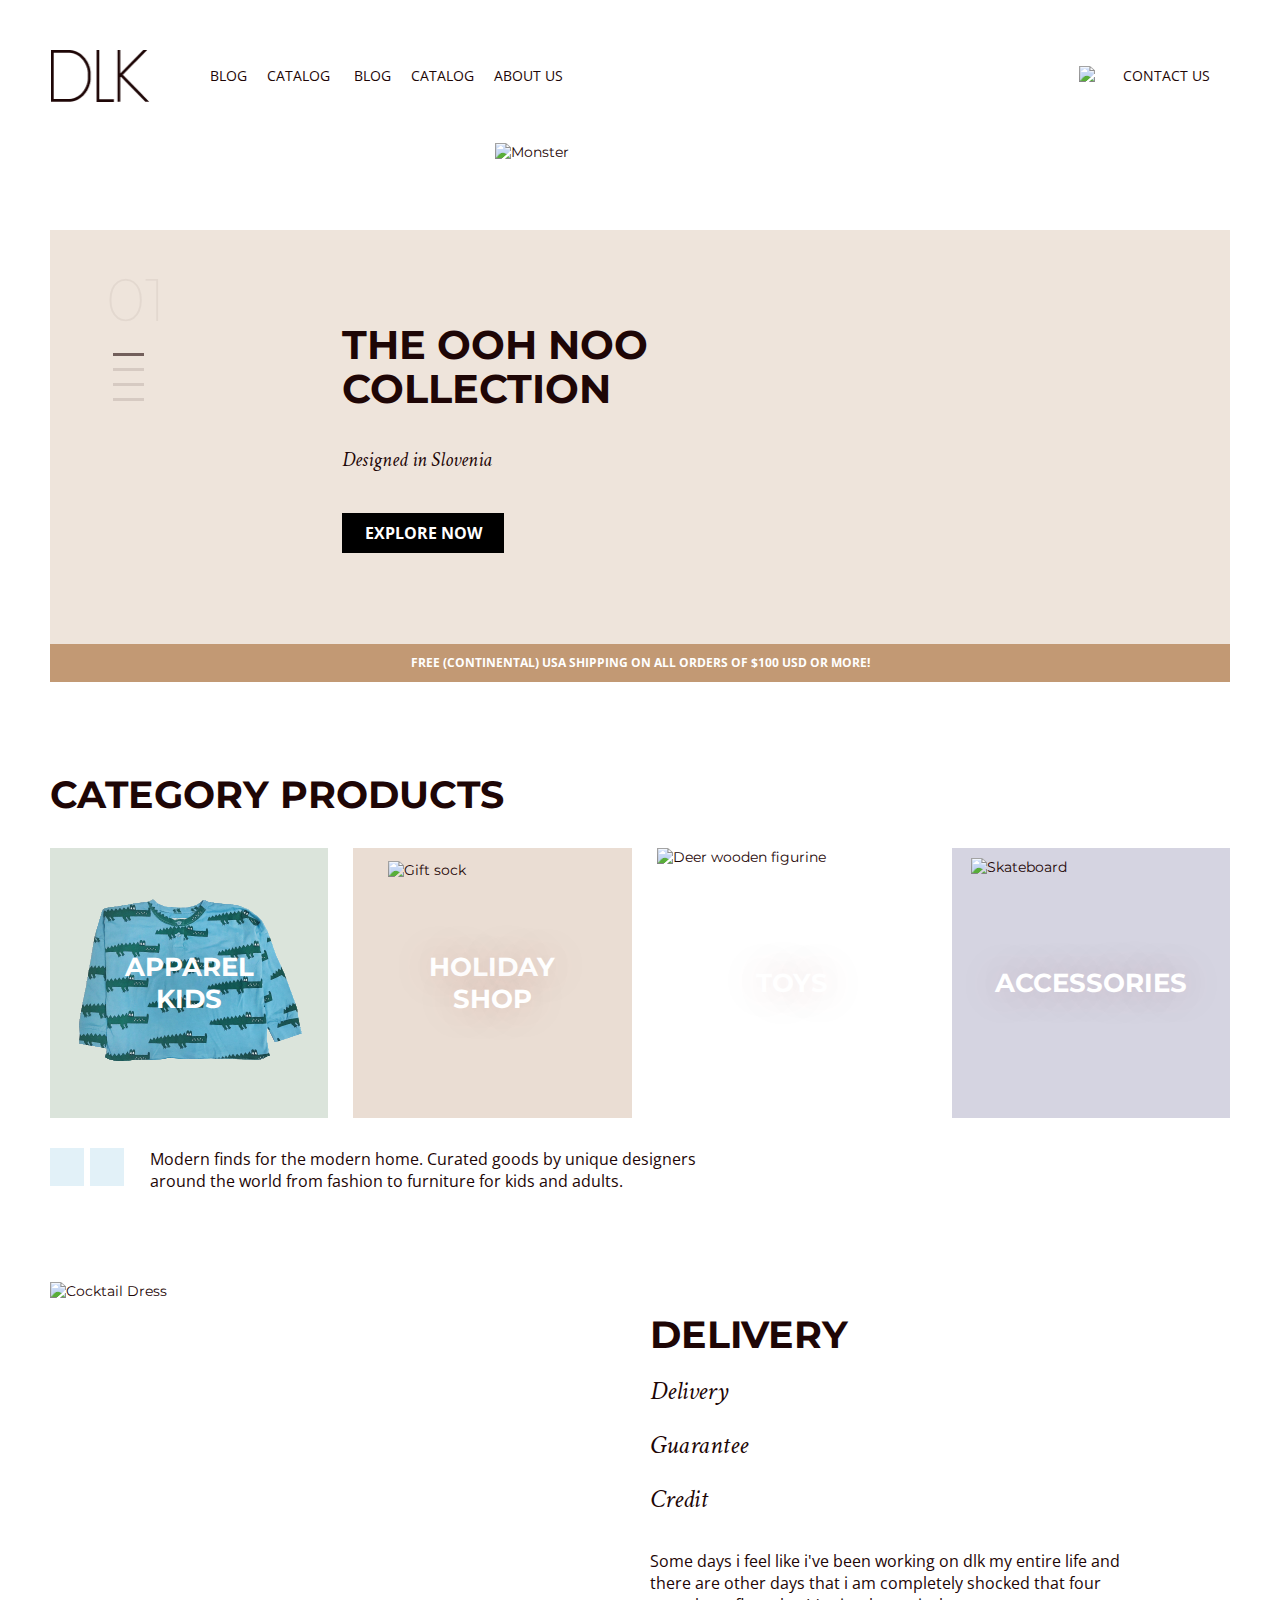
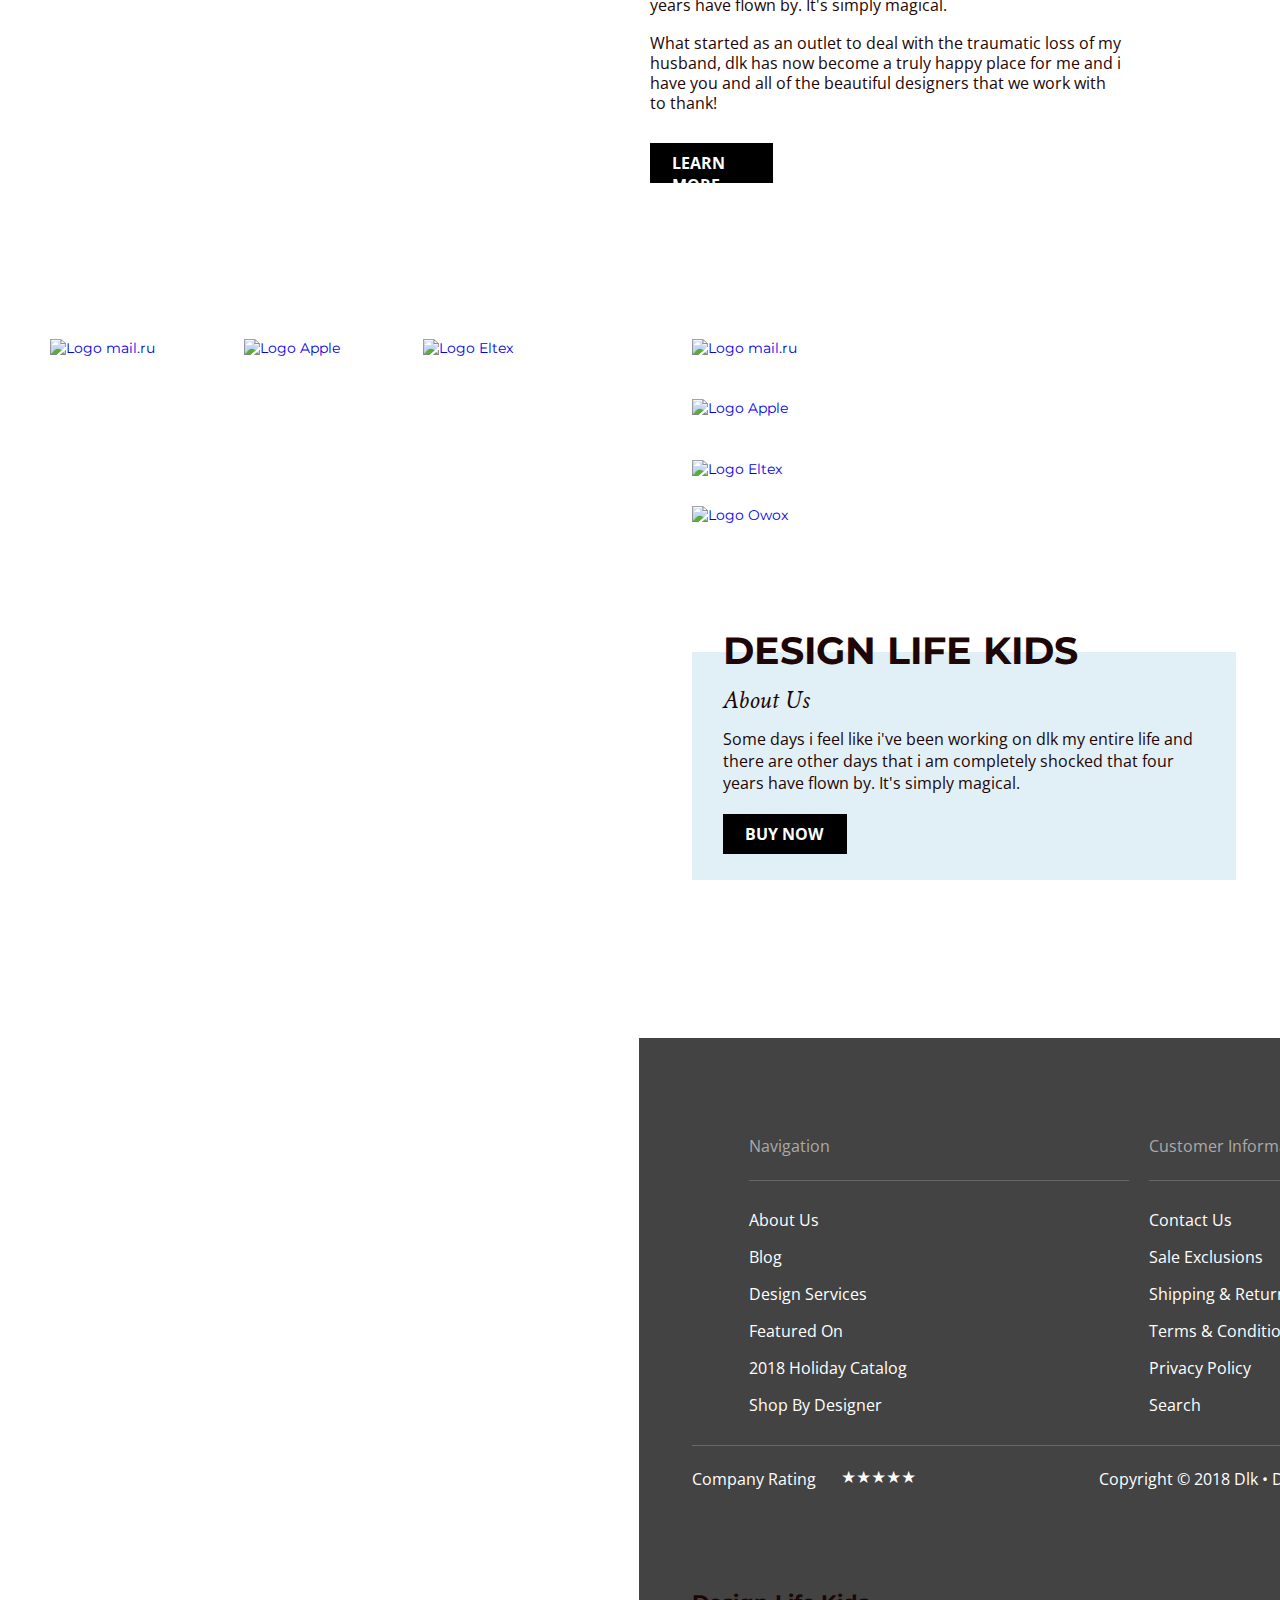
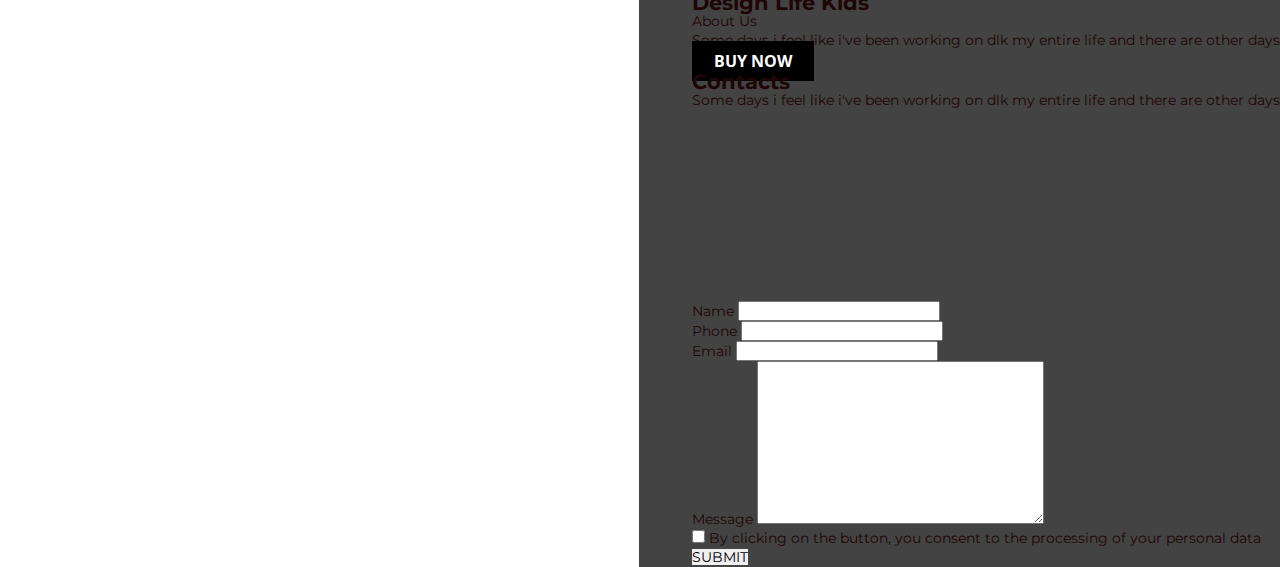
==== commit 5b11f23d: "проект сломался" ====
--- a/index.html
+++ b/index.html
@@ -20,55 +20,7 @@
     <link rel="preconnect" href="https://fonts.googleapis.com"><link rel="preconnect" href="https://fonts.gstatic.com" crossorigin><link href="https://fonts.googleapis.com/css2?family=Open+Sans:wght@400;700&display=swap" rel="stylesheet">
     <link rel="preconnect" href="https://fonts.googleapis.com"><link rel="preconnect" href="https://fonts.gstatic.com" crossorigin><link href="https://fonts.googleapis.com/css2?family=Montserrat:wght@400;700&display=swap" rel="stylesheet">
     <title>Main</title>
-    <!-- <style>
-        /*Rating*/
-        .rating{
-            margin: 0 0 1em 0;
-            padding: 0;
-            border: none;
-        }
-        .rating_caption{
-            margin-bottom: 0.5em;
-            padding: 0;
-        }
-        .rating_group{
-            position: relative;
-            width: 10em;
-            height: 2em;
-            background-image: url();
-        }
-        .rating_star{
-            position: absolute;
-            top: 0;
-            left: 0;            
-            height: 2em;
-            -webkit-appearance: none;
-            -moz-appearance: none;
-            appearance: none;
-        }
-        /*Options*/
-        .rating_star:nth-of-type(1){
-            z-index: 5;
-            width: 2em;
-        }
-        .rating_star:nth-of-type(2){
-            z-index: 4;
-            width: 4em;
-        }
-        .rating_star:nth-of-type(3){
-            z-index: 3;
-            width: 6em;
-        }
-        .rating_star:nth-of-type(4){
-            z-index: 2;
-            width: 8em;
-        }
-        .rating_star:nth-of-type(5){
-            z-index: 1;
-            width: 10em;
-        }      -->
-    </style>
-</head>
+   </head>
 <body>
     <header class="header container">
         <a href="/index.html"><img class="header__logo" src="./img/icon/logo.png" alt="Logo" width="100" height="52"></a> 
@@ -94,7 +46,6 @@
                     <a href="#"><img class="search" src="./img/icon/search.svg" alt="Search" width="17" height="18"></a>
                 </li>
                 <li>
-                    <a href="/pages/contact.html" class="header__list-contact">CONTACT US</a>
                     <a href="/contact.html" class="header__list-link">CONTACT US</a>
                 </li>
             </ul> 
@@ -126,29 +77,6 @@
             <img class="img_banner" src="./img/monster.png" alt="Monster" width="635" height="461">
         </div>
     </div>
-        <div>
-            <p class="p__one">01</p>
-            <ul class="btn__block">
-                <li>
-                    <button type="button" class="btn__line"></button>
-                </li>
-                <li>
-                    <button type="button" class="btn__line"></button>
-                </li>
-                <li>
-                    <button type="button" class="btn__line"></button>
-                </li>
-                <li>
-                    <button type="button" class="btn__line"></button>
-                </li>
-            </ul>                  
-        </div>
-        <div class="banner__inner">
-            <h1 class="title">THE OOH NOO COLLECTION</h1>
-            <p class="notion">Designed in Slovenia</p>
-            <button type="button" class="btn">EXPLORE NOW</button>
-            <img class="img_banner" src="./img/monster.png" alt="Monster" width="635" height="461">
-        </div>
         <div class="utp">
             <p>Free (continental) USA shipping on all orders of $100 USD or more!</p>
         </div>
@@ -208,7 +136,7 @@
                 <a href="https://eltex-co.com/"><img src="./img/eltex.png" alt="Logo Eltex" width="216" height="46"></a>
             </li>
             <li>
-            <h2>Category Products</h2>
+            <!-- <h2>Category Products</h2>
             <ul class="category__list">
                 <li">
                     <a href="#">APPAREL KIDS</a><img src="./img/sweater.png" alt="Сhildrens sweater" width="244" height="177">
@@ -244,7 +172,7 @@
             </ul>
             <p>Some days i feel like i've been working on dlk my entire life and there are other days that i am completely shocked that four years have flown by. It's simply magical.</p>
             <p>What started as an outlet to deal  with the traumatic loss of my husband, dlk has now become a truly happy place for me and i have you and all of the beautiful designers that we work with to thank!</p>
-            <a href="#" class="link__info">LEARN MORE</a>
+            <a href="#" class="link__info">LEARN MORE</a> -->
         </section>
     </main>
     <div class="container">
@@ -366,7 +294,7 @@
         <p>Some days i feel like i've been working on dlk my entire life and there are other days that i am completely shocked that four years have flown by. It's simply magical.</p>
         <iframe src="https://www.google.com/maps/embed?pb=!1m18!1m12!1m3!1d2372.6849235898358!2d49.28748761565532!3d53.50982357015485!2m3!1f0!2f0!3f0!3m2!1i1024!2i768!4f13.1!3m3!1m2!1s0x4168797f9a8510e9%3A0x5af0ee3dab85a41c!2sProspekt%20Stepana%20Razina%2C%2044%2C%20Tolyatti%2C%20Samarskaya%20oblast&#39;%2C%20445027!5e0!3m2!1sen!2sru!4v1668965937280!5m2!1sen!2sru" width="493" height="186" style="border:0;" allowfullscreen="" loading="lazy" referrerpolicy="no-referrer-when-downgrade"></iframe>
     </section>
-    <footer class="container">
+    <!-- <footer class="container">
         <nav>
             <ul>
                 <li">Navigation</li>
@@ -401,25 +329,15 @@
         <hr>
         <ul>
             <li><a href="#">Company Rating</a></li>
-            <li><img src="./img/icon/Star.svg" alt="Star 1" width="17" height="16"></li><!--попробовала подгрузить во всех форматах, не отражается на странице-->
+            <li><img src="./img/icon/Star.svg" alt="Star 1" width="17" height="16"></li><!--попробовала подгрузить во всех форматах, не отражается на странице
             <li><img src="" alt="Star 2"></li>
             <li><img src="" alt="Star 3"></li>
             <li><img src="" alt="Star 4"></li>
             <li><img src="" alt="Star 5"></li>
-        <!--<fieldset class="rating">
-            <legend class="rating_caption">Company Rating</legend>
-         <div class="rating_group">
-            <input class="rating_star" type="radio" name="rating" value="1" aria-label="1" checked> 
-            <input class="rating_star" type="radio" name="rating" value="2" aria-label="2">
-            <input class="rating_star" type="radio" name="rating" value="3" aria-label="3">
-            <input class="rating_star" type="radio" name="rating" value="4" aria-label="4">
-            <input class="rating_star" type="radio" name="rating" value="5" aria-label="5">
-        </div>
-        </fieldset> запуталась в стилях, пока так разметила-->
             <li>Copyright © 2018 Dlk • Design Life Kids</li>
             <li>Web Design — <a href="https://directlinedev.com/">Direct Line Development</a></li>
         </ul>
-    </footer>
+    </footer> -->
     <div class="popup">
         <div class="popup__wr">
             <form method="post" action="#" class="contact__form">
--- a/css/style.css
+++ b/css/style.css
@@ -1,7 +1,7 @@
 .banner {
     margin-top: 128px;
     margin-bottom: 90px;
-    background-image: url(../img/monster.png); 
+    background-image: url('../img/monster.png'); 
     position: relative;
     background: #EEE4DB;
 }
--- a/css/style.css
+++ b/css/style.css
@@ -1,7 +1,7 @@
 .banner {
     margin-top: 128px;
     margin-bottom: 90px;
-    background-image: url(../img/monster.png); 
+    background-image: url('../img/monster.png'); 
     position: relative;
     background: #EEE4DB;
 }
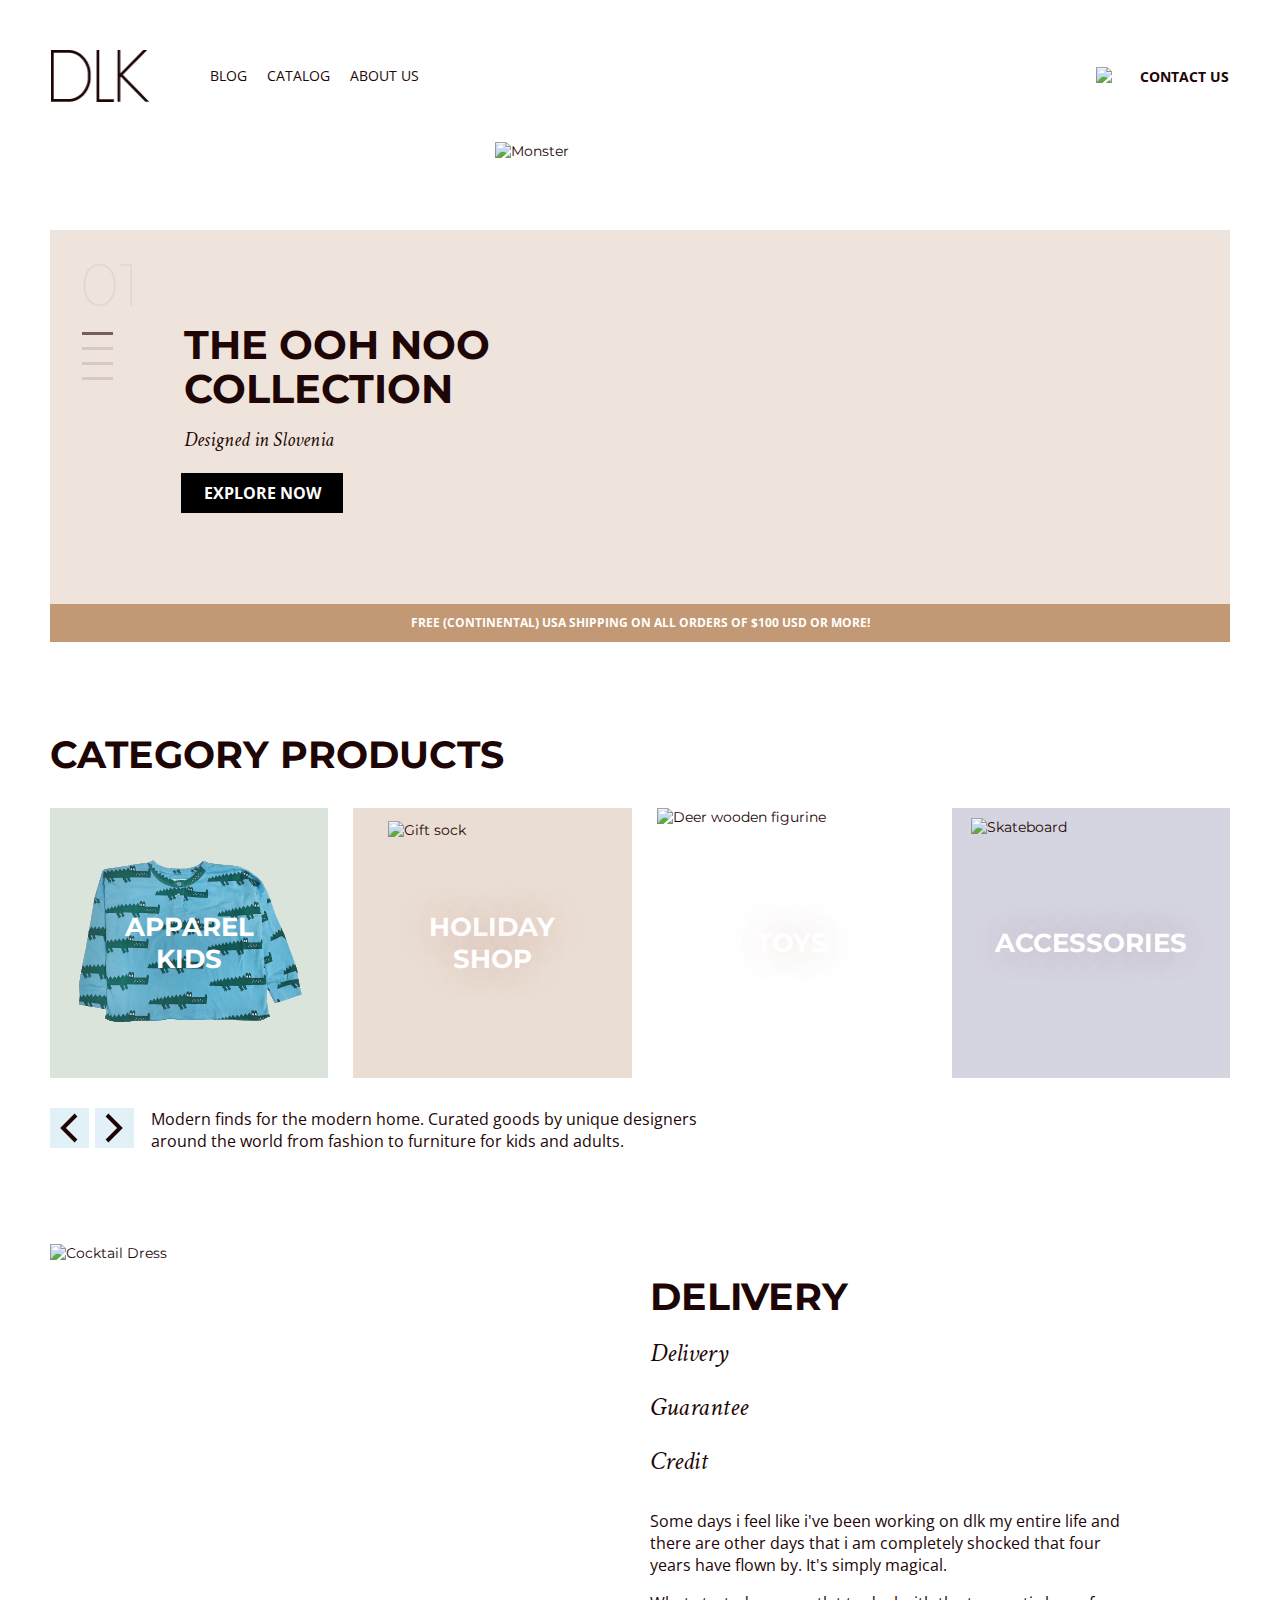
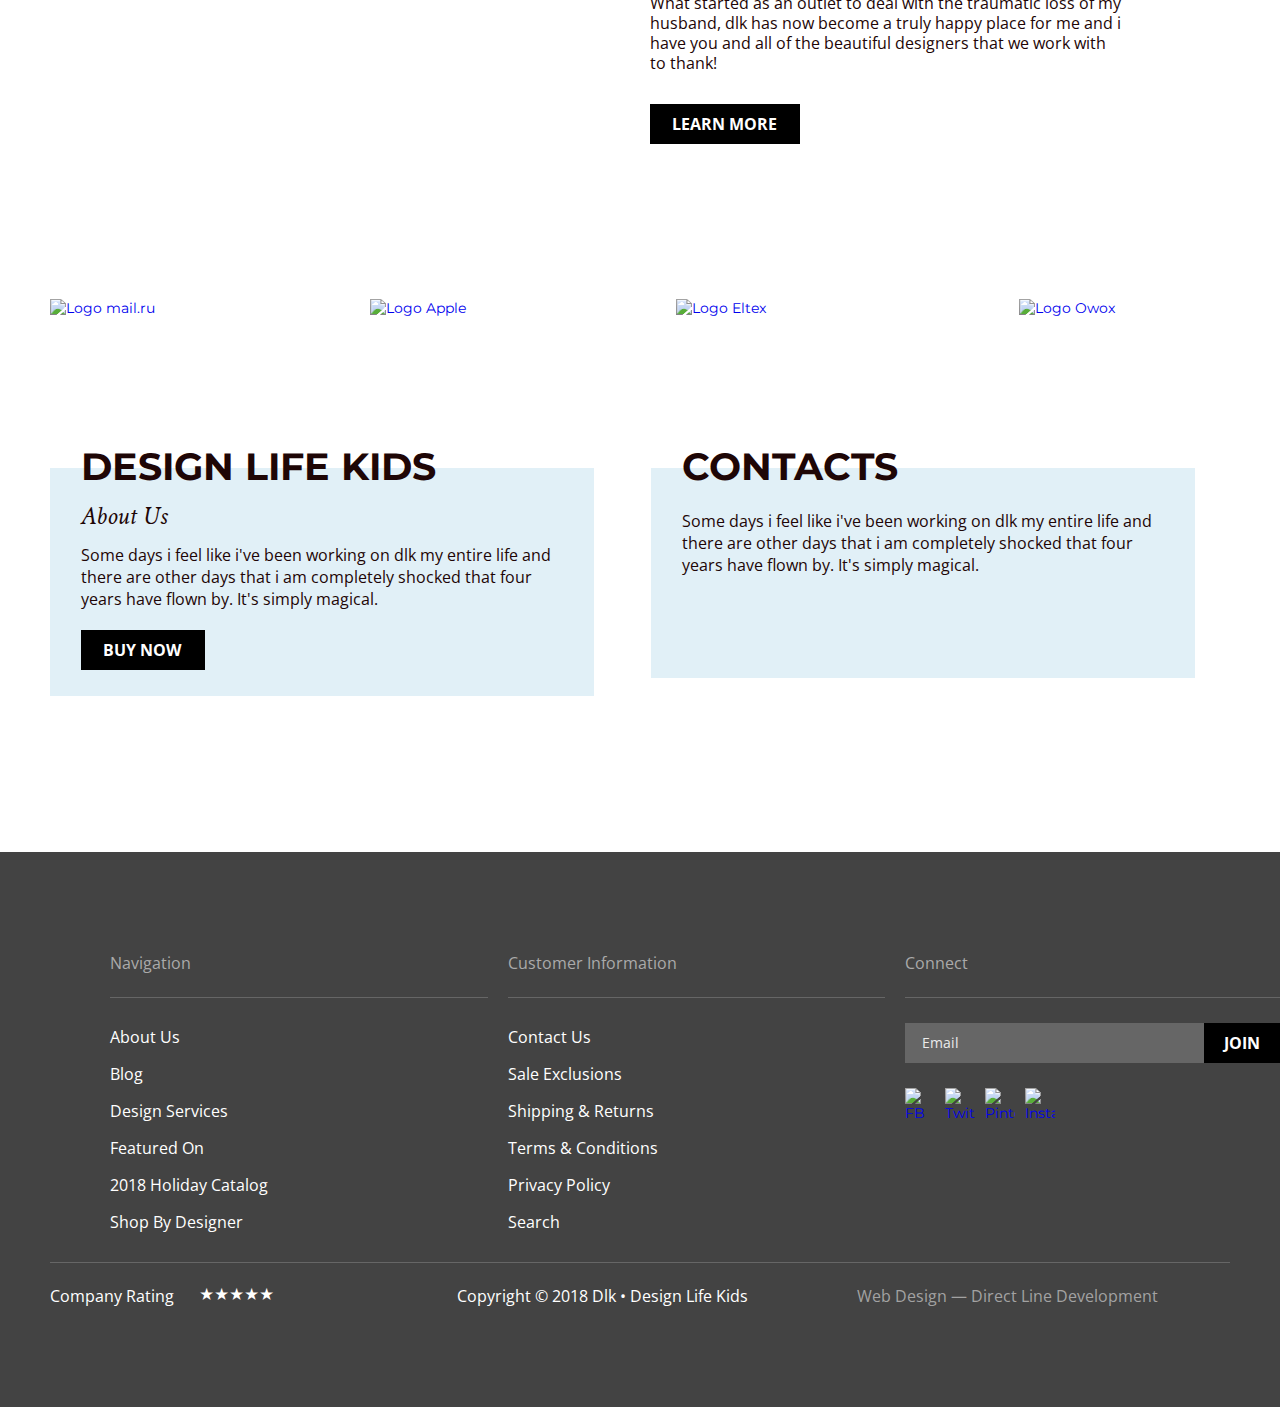
==== commit 343faedb: "Merge dd2598467790768cfddf4b2fcf992d859cf66474 into f519d50f7ddcebd043201fcf43e25648fa3f0517" ====
--- a/index.html
+++ b/index.html
@@ -31,13 +31,9 @@
                 </li>
                 <li>
                     <a href="/pages/catalog.html" class="header__list-link">CATALOG</a>
-                    <a href="/blog.html" class="header__list-link">BLOG</a>
-                </li>
-                <li>
-                    <a href="/catalog.html" class="header__list-link">CATALOG</a>
-                </li>
-                <li>
-                    <a href="/about-us.html" class="header__list-link">ABOUT US</a>
+                </li>
+                <li>
+                    <a href="#" class="header__list-link">ABOUT US</a>
                 </li>
             </ul> 
         </nav>    
@@ -46,7 +42,7 @@
                     <a href="#"><img class="search" src="./img/icon/search.svg" alt="Search" width="17" height="18"></a>
                 </li>
                 <li>
-                    <a href="/contact.html" class="header__list-link">CONTACT US</a>
+                    <a href="/pages/contact.html" class="header__list-contact">CONTACT US</a>
                 </li>
             </ul> 
     </header>
@@ -120,14 +116,14 @@
             </ul>
             <p class="text__font text_one">Some days i feel like i've been working on dlk my entire life and there are other days that i am completely shocked that four years have flown by. It's simply magical.</p>
             <p class="text__two">What started as an outlet to deal  with the traumatic loss of my husband, dlk has now become a truly happy place for me and i have you and all of the beautiful designers that we work with to thank!</p>
-            <a href="#" class="link__info place__link">LEARN MORE</a>
+            <a href="#" class="link__delivery place__link">LEARN MORE</a>
         </div> 
         </section>
     </main>
-    <div class="container ">
+    <div class="container">
         <ul class="partner_logo">
             <li>
-                <a href="https://mail.ru/"><img src="./img/mail.png" alt="Logo mail.ru" width="194" height="60"></a>
+                <a href="https://mail.ru/"><img src="./img/mail.png" alt="Logo mail.ru" width="193" height="60"></a>
             </li>
             <li>
                 <a href="https://www.apple.com/"><img src="./img/apple.png" alt="Logo Apple" width="179" height="61"></a>
@@ -136,57 +132,6 @@
                 <a href="https://eltex-co.com/"><img src="./img/eltex.png" alt="Logo Eltex" width="216" height="46"></a>
             </li>
             <li>
-            <!-- <h2>Category Products</h2>
-            <ul class="category__list">
-                <li">
-                    <a href="#">APPAREL KIDS</a><img src="./img/sweater.png" alt="Сhildrens sweater" width="244" height="177">
-                </li>
-                <li">
-                    <a href="#">HOLIDEY SHOP</a><img src="./img/sock.png" alt="Gift sock" width="208" height="244">
-                </li>
-                <li">
-                    <a href="/toys.html">TOYS</a><img src="./img/deer.jpg" alt="Deer wooden figurine" width="270" height="270">
-                </li>
-
-                <li">
-                    <a href="#">ACCESSORIES</a><img src="./img/skateboard.png" alt="Skateboard" width="240" height="250">
-                </li>
-            </ul> 
-            <button type="button">Left</button>
-            <button type="button">Right</button>
-            <p>Modern finds for the modern home. Curated goods by unique designers around the world from fashion to furniture for kids and adults.</p>         
-        </section>
-        <section class="container">
-            <img src="./img/dress.jpg" alt="Cocktail Dress" width="480" height="559">
-            <h2>Delivery</h2>
-            <ul>
-                <li">
-                    <a href="#">Delivery</a>
-                </li>
-                <li">
-                    <a href="#">Guarantee</a>
-                </li>
-                <li">
-                    <a href="#">Credit</a>
-                </li>
-            </ul>
-            <p>Some days i feel like i've been working on dlk my entire life and there are other days that i am completely shocked that four years have flown by. It's simply magical.</p>
-            <p>What started as an outlet to deal  with the traumatic loss of my husband, dlk has now become a truly happy place for me and i have you and all of the beautiful designers that we work with to thank!</p>
-            <a href="#" class="link__info">LEARN MORE</a> -->
-        </section>
-    </main>
-    <div class="container">
-        <ul>
-            <li">
-                <a href="https://mail.ru/"><img src="./img/mail.png" alt="Logo mail.ru" width="193" height="60"></a>
-            </li>
-            <li">
-                <a href="https://www.apple.com/"><img src="./img/apple.png" alt="Logo Apple" width="179" height="61"></a>
-            </li>
-            <li">
-                <a href="https://eltex-co.com/"><img src="./img/eltex.png" alt="Logo Eltex" width="216" height="46"></a>
-            </li>
-            <li">
                 <a href="https://www.owox.com/"><img src="./img/owox.png" alt="Logo Owox" width="211" height="40"></a>
             </li>
         </ul>
@@ -205,139 +150,85 @@
     </div>
     </section>
     <footer class="footer__style">
-    <div class="container footer__block">
-            <nav class="menu__list">
-                <div class="navigation_list">
-                    <ul>
-                        <li><p class="menu__header position__nav">Navigation</p></li>
-                        <li class="menu__nav"><a href="/about-us.html" class="nav_link">About Us</a></li>
-                        <li class="menu__nav"><a href="/pages/blog.html" class="nav_link">Blog</a></li>
-                        <li class="menu__nav"><a href="#" class="nav_link">Design Services</a></li>
-                        <li class="menu__nav"><a href="#" class="nav_link">Featured On</a></li>
-                        <li class="menu__nav"><a href="#" class="nav_link">2018 Holiday Catalog</a></li>
-                        <li class="menu__nav"><a href="#" class="nav_link">Shop By Designer</a></li>
-                    </ul>
+        <div class="container footer__block">
+                <nav class="menu__list">
+                    <div class="navigation_list">
+                        <ul>
+                            <li><p class="menu__header position__nav">Navigation</p></li>
+                            <li class="menu__nav"><a href="/about-us.html" class="nav_link">About Us</a></li>
+                            <li class="menu__nav"><a href="/pages/blog.html" class="nav_link">Blog</a></li>
+                            <li class="menu__nav"><a href="#" class="nav_link">Design Services</a></li>
+                            <li class="menu__nav"><a href="#" class="nav_link">Featured On</a></li>
+                            <li class="menu__nav"><a href="#" class="nav_link">2018 Holiday Catalog</a></li>
+                            <li class="menu__nav"><a href="#" class="nav_link">Shop By Designer</a></li>
+                        </ul>
+                    </div>
+                    <div class="position__info">
+                        <ul>
+                            <li>
+                                <p class="menu__header position__customer">Customer Information</p>
+                            </li>              
+                            <li class="menu__nav">
+                                <a href="/pages/contact.html" class="nav_link">Contact Us</a>
+                            </li>
+                            <li class="menu__nav">
+                                <a href="#" class="nav_link">Sale Exclusions</a>
+                            </li>
+                            <li class="menu__nav">
+                                <a href="#" class="nav_link">Shipping & Returns</a>
+                            </li>
+                            <li class="menu__nav">
+                                <a href="#" class="nav_link">Terms & Conditions</a>
+                            </li>
+                            <li class="menu__nav">
+                                <a href="#" class="nav_link">Privacy Policy</a>
+                            </li>
+                            <li class="menu__nav">
+                                <a href="#" class="nav_link">Search</a>
+                            </li>
+                        </ul>
+                    </div>
+                    <div>
+                        <ul>
+                            <li><p class="menu__header position__connect">Connect</p></li>            
+                        </ul> 
+                        <div class="mail__block">  
+                            <input class="mail__input" type="text" name="text" placeholder="Email">  
+                            <button class="input__btn" type="submit">JOIN</button>  
+                        </div> 
+                        <ul class="connect_block">
+                            <li><a href="https://www.facebook.com/"><img src="../img/icon/facebook.svg" alt="FB" width="30" height="30"></a></li>
+                            <li><a href="https://twimg.com/"><img src="../img/icon/twitter.svg" alt="Twitter" width="30" height="30"></a></li>
+                            <li><a href="https://pinterest.com/"><img src="../img/icon/pinterest.svg" alt="Pinterest" width="30" height="30"></a></li>
+                            <li><a href="http://instagram.com/"><img src="../img/icon/instagram.svg" alt="Instagram" width="30" height="30"></a></li>
+                        </ul>
+                    </div>
+                </nav> 
+            <div class="container finish">
+                <div class="form__item">
+                    <div class="form__label">Company Rating</div>
+                    <div class="simple__rating">
+                        <div class="simple-rating__items">
+                            <input id="simple-rating-5" type="radio" class="simple-rating__item" name="simple-rating" value="5">
+                            <label for="simple-rating-5" class="simple-rating__label"></label>
+                            <input id="simple-rating-4" type="radio" class="simple-rating__item" name="simple-rating" value="4">
+                            <label for="simple-rating-4" class="simple-rating__label"></label>
+                            <input id="simple-rating-3" type="radio" class="simple-rating__item" name="simple-rating" value="3">
+                            <label for="simple-rating-3" class="simple-rating__label"></label>
+                            <input id="simple-rating-2" type="radio" class="simple-rating__item" name="simple-rating" value="2">
+                            <label for="simple-rating-2" class="simple-rating__label"></label>
+                            <input id="simple-rating-1" type="radio" class="simple-rating__item" name="simple-rating" value="1">
+                            <label for="simple-rating-1" class="simple-rating__label"></label>
+                        </div>
+                    </div>
                 </div>
-                <div class="position__info">
-                    <ul>
-                        <li>
-                            <p class="menu__header position__customer">Customer Information</p>
-                        </li>              
-                        <li class="menu__nav">
-                            <a href="/pages/contact.html" class="nav_link">Contact Us</a>
-                        </li>
-                        <li class="menu__nav">
-                            <a href="#" class="nav_link">Sale Exclusions</a>
-                        </li>
-                        <li class="menu__nav">
-                            <a href="#" class="nav_link">Shipping & Returns</a>
-                        </li>
-                        <li class="menu__nav">
-                            <a href="#" class="nav_link">Terms & Conditions</a>
-                        </li>
-                        <li class="menu__nav">
-                            <a href="#" class="nav_link">Privacy Policy</a>
-                        </li>
-                        <li class="menu__nav">
-                            <a href="#" class="nav_link">Search</a>
-                        </li>
-                    </ul>
-                </div>
-                <div>
-                    <ul>
-                        <li><p class="menu__header position__connect">Connect</p></li>            
-                    </ul> 
-                    <div class="mail__block">  
-                        <input class="mail__input" type="text" name="text" placeholder="Email">  
-                        <button class="input__btn" type="submit">JOIN</button>  
-                    </div> 
-                    <ul class="connect_block">
-                        <li><a href="https://www.facebook.com/"><img src="./img/icon/facebook.svg" alt="FB" width="30" height="30"></a></li>
-                        <li><a href="https://twimg.com/"><img src="./img/icon/twitter.svg" alt="Twitter" width="30" height="30"></a></li>
-                        <li><a href="https://pinterest.com/"><img src="./img/icon/pinterest.svg" alt="Pinterest" width="30" height="30"></a></li>
-                        <li><a href="http://instagram.com/"><img src="./img/icon/instagram.svg" alt="Instagram" width="30" height="30"></a></li>
-                    </ul>
-                </div>
-            </nav> 
-        <div class="container finish">
-            <div class="form__item">
-                <div class="form__label">Company Rating</div>
-                <div class="simple__rating">
-                    <div class="simple-rating__items">
-                        <input id="simple-rating-5" type="radio" class="simple-rating__item" name="simple-rating" value="5">
-                        <label for="simple-rating-5" class="simple-rating__label"></label>
-                        <input id="simple-rating-4" type="radio" class="simple-rating__item" name="simple-rating" value="4">
-                        <label for="simple-rating-4" class="simple-rating__label"></label>
-                        <input id="simple-rating-3" type="radio" class="simple-rating__item" name="simple-rating" value="3">
-                        <label for="simple-rating-3" class="simple-rating__label"></label>
-                        <input id="simple-rating-2" type="radio" class="simple-rating__item" name="simple-rating" value="2">
-                        <label for="simple-rating-2" class="simple-rating__label"></label>
-                        <input id="simple-rating-1" type="radio" class="simple-rating__item" name="simple-rating" value="1">
-                        <label for="simple-rating-1" class="simple-rating__label"></label>
-                    </div>
-                </div>
+                <ul class="li__list">
+                    <li class="text_copyr">Copyright © 2018 Dlk • Design Life Kids</li>
+                    <li class="text__web-d text_margin">Web Design — <a href="https://directlinedev.com/" class="text__web-d">Direct Line Development</a></li>
+                </ul>
             </div>
-            <ul class="li__list">
-                <li class="text_copyr">Copyright © 2018 Dlk • Design Life Kids</li>
-                <li class="text__web-d text_margin">Web Design — <a href="https://directlinedev.com/" class="text__web-d">Direct Line Development</a></li>
-            </ul>
         </div>
-    </div>
-    <section class="container">
-        <h2>Design Life Kids</h2>
-        <p>About Us</p>
-        <p>Some days i feel like i've been working on dlk my entire life and there are other days that i am completely shocked that four years have flown by. It's simply magical.  </p>
-        <a href="/catalog.html" class="link__info">BUY NOW</a>
-    </section>
-    <section class="container">
-        <h2>Contacts</h2>
-        <p>Some days i feel like i've been working on dlk my entire life and there are other days that i am completely shocked that four years have flown by. It's simply magical.</p>
-        <iframe src="https://www.google.com/maps/embed?pb=!1m18!1m12!1m3!1d2372.6849235898358!2d49.28748761565532!3d53.50982357015485!2m3!1f0!2f0!3f0!3m2!1i1024!2i768!4f13.1!3m3!1m2!1s0x4168797f9a8510e9%3A0x5af0ee3dab85a41c!2sProspekt%20Stepana%20Razina%2C%2044%2C%20Tolyatti%2C%20Samarskaya%20oblast&#39;%2C%20445027!5e0!3m2!1sen!2sru!4v1668965937280!5m2!1sen!2sru" width="493" height="186" style="border:0;" allowfullscreen="" loading="lazy" referrerpolicy="no-referrer-when-downgrade"></iframe>
-    </section>
-    <!-- <footer class="container">
-        <nav>
-            <ul>
-                <li">Navigation</li>
-                <li"><a href="/about-us.html">About Us</a></li>
-                <li"><a href="/blog.html">Blog</a></li>
-                <li"><a href="#">Design Services</a></li>
-                <li"><a href="#">Featured On</a></li>
-                <li"><a href="#">2018 Holiday Catalog</a></li>
-                <li"><a href="#">Shop By Designer</a></li>
-            </ul>
-            <ul>
-                <li">Customer Information</li>              
-                <li"><a href="/contact.html">Contact Us</a></li>
-                <li"><a href="#">Sale Exclusions</a></li>
-                <li"><a href="#">Shipping & Returns</a></li>
-                <li"><a href="#">Terms & Conditions</a></li>
-                <li"><a href="#">Privacy Policy</a></li>
-                <li"><a href="#">Search</a></li>
-            </ul>
-        </nav>
-        <ul>
-            <li"><p>Connect</p></li>            
-        </ul>   
-        <input type="text" name="text" placeholder="Email">  
-        <button type="submit">JOIN</button>   
-        <ul>
-            <li"><a href="https://www.facebook.com/"><img src="./img/icon/facebook.svg" alt="FB" width="30" height="30"></a></li>
-            <li"><a href="https://twimg.com/"><img src="./img/icon/twitter.svg" alt="Twitter" width="30" height="30"></a></li>
-            <li><a href="https://pinterest.com/"><img src="./img/icon/pinterest.svg" alt="Pinterest" width="30" height="30"></a></li>
-            <li><a href="http://instagram.com/"><img src="./img/icon/instagram.svg" alt="Instagram" width="30" height="30"></a></li>
-        </ul>
-        <hr>
-        <ul>
-            <li><a href="#">Company Rating</a></li>
-            <li><img src="./img/icon/Star.svg" alt="Star 1" width="17" height="16"></li><!--попробовала подгрузить во всех форматах, не отражается на странице
-            <li><img src="" alt="Star 2"></li>
-            <li><img src="" alt="Star 3"></li>
-            <li><img src="" alt="Star 4"></li>
-            <li><img src="" alt="Star 5"></li>
-            <li>Copyright © 2018 Dlk • Design Life Kids</li>
-            <li>Web Design — <a href="https://directlinedev.com/">Direct Line Development</a></li>
-        </ul>
-    </footer> -->
+    </footer>
     <div class="popup">
         <div class="popup__wr">
             <form method="post" action="#" class="contact__form">
@@ -376,33 +267,5 @@
     <script src="./js/script.js"></script>
 </body>
 </html>
-<form method="post" action="#">
-    <div class="container">
-        <label for="Name">Name</label>
-        <input type="text">       
-    </div>
-    <div class="container">
-        <div>
-            <label for="Phone">Phone</label>
-            <input type="text">       
-        </div>
-        <div class="container">
-            <label for="Email">Email</label>
-            <input type="text">       
-        </div>
-    </div>
-    <div class="container">
-        <ul>
-            <li>
-                <label for="Message">Message</label>
-                <textarea name="Message" id="" cols="30" rows="10"></textarea>
-            </li>
-            <li>
-                <input type="checkbox">
-                <label for="">By clicking on the button, you consent to the processing of your personal data</label>
-            </li>
-        </ul>
-        <button type="submit">SUBMIT</button>    
-    </div> 
-</form>
 
+
--- a/css/common.css
+++ b/css/common.css
@@ -94,7 +94,7 @@
     align-items: center;
     text-transform: uppercase;
     color: #1E0606;
-    margin-right: 24px;
+    margin-right: 1px;
 }
 
 .link__info {
@@ -106,7 +106,6 @@
     line-height: 22px;
     color: #fff;
     width: 150px;
-    width: 123px;
     height: 40px;
     left: 140px;
     top: 2230px;
@@ -154,7 +153,7 @@
     font-family: 'Crimson Text';
     font-style: italic;
     font-weight: 400;
-    font-size: 20px;
+    font-size: 18px;
     line-height: 26px;
     text-transform: capitalize;
     color: #1E0606;
@@ -171,7 +170,7 @@
     display: flex;
     gap: 457px;
     margin-top: 48px;
-    margin-bottom: 59px;
+    margin-bottom: 56px;
 }
 
 .list__pagination {
@@ -265,7 +264,7 @@
 .footer__block {
     height: 555px;
     max-width: 1400px;
-    padding-top: 97px;
+    padding-top: 100px;
 }
 
 .menu__list {
--- a/css/style.css
+++ b/css/style.css
@@ -19,10 +19,6 @@
     margin-top: 93px;
 }
 
-.banner__inner {
-    padding-left: 132px;
-}
-
 .title {
     padding-bottom: 20px;
     font-family: 'Montserrat';
@@ -32,10 +28,6 @@
     line-height: 110%;
     color: #1E0606;
     width: 308px;
-}
-
-.notion {
-    margin-top: -11px;
 }
 
 .notion {
@@ -46,6 +38,7 @@
     font-size: 20px;
     line-height: 26px;
     color: #1E0606;
+    margin-top: -31px;
 }
 
 .btn_window {
@@ -60,7 +53,7 @@
     background: #000;
     max-width: 162px;
     height: 40px;
-    margin-top: 20px;
+    margin-left: -3px;
     margin-bottom: 91px;
 }
 
@@ -79,7 +72,7 @@
 .img_banner {
     position: absolute;
     left: 445px;
-    top: -87px;
+    top: -88px;
 }
 
 .utp {
@@ -93,6 +86,7 @@
     text-align: center;
     text-transform: uppercase;
     color: #FFFFFF;
+    margin-top: -7px;
 }
 
 .btn__column{
@@ -107,8 +101,8 @@
 }
 
 .p__one {
-    padding-top: 16px;
-    padding-left: 28px;
+    padding-top: 1px;
+    padding-left: 2px;
     font-family: 'Montserrat';
     font-style: normal;
     font-weight: 200;
@@ -131,8 +125,8 @@
 }
 
 .btn__block{
-    padding-top: 10px;
-    padding-left: 32px;
+    padding-top: 4px;
+    padding-left: 1px;
 }
 
 .btn__line {
@@ -237,28 +231,28 @@
 }
 
 .btn__selector {
+    width: 55px;
+    height: 40px;
     background: rgba(112, 187, 220, 0.2);
+    background-image: url('../img/icon/selectone.svg');
+    background-position: center;
     background-repeat: no-repeat;
-    border: none;
-    background-image: url("../img/icon/left.svg");
+    padding: 5px 6px 12px 12px;
+}
+
+.btn__selectortwo {
+    width: 55px;
+    height: 40px;
+    background: rgba(112, 187, 220, 0.2);
+    background-image: url('../img/icon/selecttwo.svg');
     background-position: center;
-    width: 60px;
-    height: 38px;
-}
-
-.btn__selectortwo {
-    background: rgba(112, 187, 220, 0.2);
     background-repeat: no-repeat;
-    border: none;
-    background-image: url("../img/icon/right.svg");
-    background-position: center;
-    width: 60px;
-    height: 38px;
+    padding: 5px 6px 12px 12px;
 }
 
 
 .selector_text {
-    padding-left: 20px;
+    padding-left: 11px;
     padding-right: 500px;
     font-family: 'Open Sans';
     font-style: normal;
@@ -271,7 +265,7 @@
 .delivery {
     display: flex;
     position: relative;
-    top: 90px;
+    top: 92px;
 }
 
 .delivery__list {
@@ -290,6 +284,8 @@
 }
 
 .menu__one {
+    width: 480px;
+    height: 66px;
     font-family: 'Crimson Text';
     font-style: italic;
     font-weight: 400;
@@ -337,7 +333,7 @@
 }
 
 .place__link {
-    margin-top: 30px;
+    margin-top: 31px;
 }
 
 .text__font {
@@ -351,7 +347,7 @@
 }
 
 .text_one {
-    margin-top: 50px;
+    margin-top: 48px;
     width: 470px;    
 }
 
@@ -366,6 +362,21 @@
     width: 500px;
 }
 
+.link__delivery {
+    padding: 9px 22px 9px 22px;
+    font-family: 'Open Sans';
+    font-style: normal;
+    font-weight: 700;
+    font-size: 16px;
+    line-height: 22px;
+    color: #fff;
+    width: 150px;
+    height: 40px;
+    left: 140px;
+    top: 2230px;
+    background: #000000;
+}
+
 .partner_logo {
     display: flex;
     justify-content: space-between;
@@ -384,7 +395,7 @@
     flex-direction: column;
     position: relative;
     padding-left: 31px;
-    top: 22px;
+    top: 24px;
     width: 544px;
     height: 228px;
     background: #E1F0F7;
@@ -396,7 +407,7 @@
     flex-direction: column;
     position: relative;
     padding-left: 31px;
-    top: 22px;
+    top: 24px;
     width: 544px;
     height: 210px;
     background: #E1F0F7;
--- a/css/style.css
+++ b/css/style.css
@@ -19,10 +19,6 @@
     margin-top: 93px;
 }
 
-.banner__inner {
-    padding-left: 132px;
-}
-
 .title {
     padding-bottom: 20px;
     font-family: 'Montserrat';
@@ -32,10 +28,6 @@
     line-height: 110%;
     color: #1E0606;
     width: 308px;
-}
-
-.notion {
-    margin-top: -11px;
 }
 
 .notion {
@@ -46,6 +38,7 @@
     font-size: 20px;
     line-height: 26px;
     color: #1E0606;
+    margin-top: -31px;
 }
 
 .btn_window {
@@ -60,7 +53,7 @@
     background: #000;
     max-width: 162px;
     height: 40px;
-    margin-top: 20px;
+    margin-left: -3px;
     margin-bottom: 91px;
 }
 
@@ -79,7 +72,7 @@
 .img_banner {
     position: absolute;
     left: 445px;
-    top: -87px;
+    top: -88px;
 }
 
 .utp {
@@ -93,6 +86,7 @@
     text-align: center;
     text-transform: uppercase;
     color: #FFFFFF;
+    margin-top: -7px;
 }
 
 .btn__column{
@@ -107,8 +101,8 @@
 }
 
 .p__one {
-    padding-top: 16px;
-    padding-left: 28px;
+    padding-top: 1px;
+    padding-left: 2px;
     font-family: 'Montserrat';
     font-style: normal;
     font-weight: 200;
@@ -131,8 +125,8 @@
 }
 
 .btn__block{
-    padding-top: 10px;
-    padding-left: 32px;
+    padding-top: 4px;
+    padding-left: 1px;
 }
 
 .btn__line {
@@ -237,28 +231,28 @@
 }
 
 .btn__selector {
+    width: 55px;
+    height: 40px;
     background: rgba(112, 187, 220, 0.2);
+    background-image: url('../img/icon/selectone.svg');
+    background-position: center;
     background-repeat: no-repeat;
-    border: none;
-    background-image: url("../img/icon/left.svg");
+    padding: 5px 6px 12px 12px;
+}
+
+.btn__selectortwo {
+    width: 55px;
+    height: 40px;
+    background: rgba(112, 187, 220, 0.2);
+    background-image: url('../img/icon/selecttwo.svg');
     background-position: center;
-    width: 60px;
-    height: 38px;
-}
-
-.btn__selectortwo {
-    background: rgba(112, 187, 220, 0.2);
     background-repeat: no-repeat;
-    border: none;
-    background-image: url("../img/icon/right.svg");
-    background-position: center;
-    width: 60px;
-    height: 38px;
+    padding: 5px 6px 12px 12px;
 }
 
 
 .selector_text {
-    padding-left: 20px;
+    padding-left: 11px;
     padding-right: 500px;
     font-family: 'Open Sans';
     font-style: normal;
@@ -271,7 +265,7 @@
 .delivery {
     display: flex;
     position: relative;
-    top: 90px;
+    top: 92px;
 }
 
 .delivery__list {
@@ -290,6 +284,8 @@
 }
 
 .menu__one {
+    width: 480px;
+    height: 66px;
     font-family: 'Crimson Text';
     font-style: italic;
     font-weight: 400;
@@ -337,7 +333,7 @@
 }
 
 .place__link {
-    margin-top: 30px;
+    margin-top: 31px;
 }
 
 .text__font {
@@ -351,7 +347,7 @@
 }
 
 .text_one {
-    margin-top: 50px;
+    margin-top: 48px;
     width: 470px;    
 }
 
@@ -366,6 +362,21 @@
     width: 500px;
 }
 
+.link__delivery {
+    padding: 9px 22px 9px 22px;
+    font-family: 'Open Sans';
+    font-style: normal;
+    font-weight: 700;
+    font-size: 16px;
+    line-height: 22px;
+    color: #fff;
+    width: 150px;
+    height: 40px;
+    left: 140px;
+    top: 2230px;
+    background: #000000;
+}
+
 .partner_logo {
     display: flex;
     justify-content: space-between;
@@ -384,7 +395,7 @@
     flex-direction: column;
     position: relative;
     padding-left: 31px;
-    top: 22px;
+    top: 24px;
     width: 544px;
     height: 228px;
     background: #E1F0F7;
@@ -396,7 +407,7 @@
     flex-direction: column;
     position: relative;
     padding-left: 31px;
-    top: 22px;
+    top: 24px;
     width: 544px;
     height: 210px;
     background: #E1F0F7;
